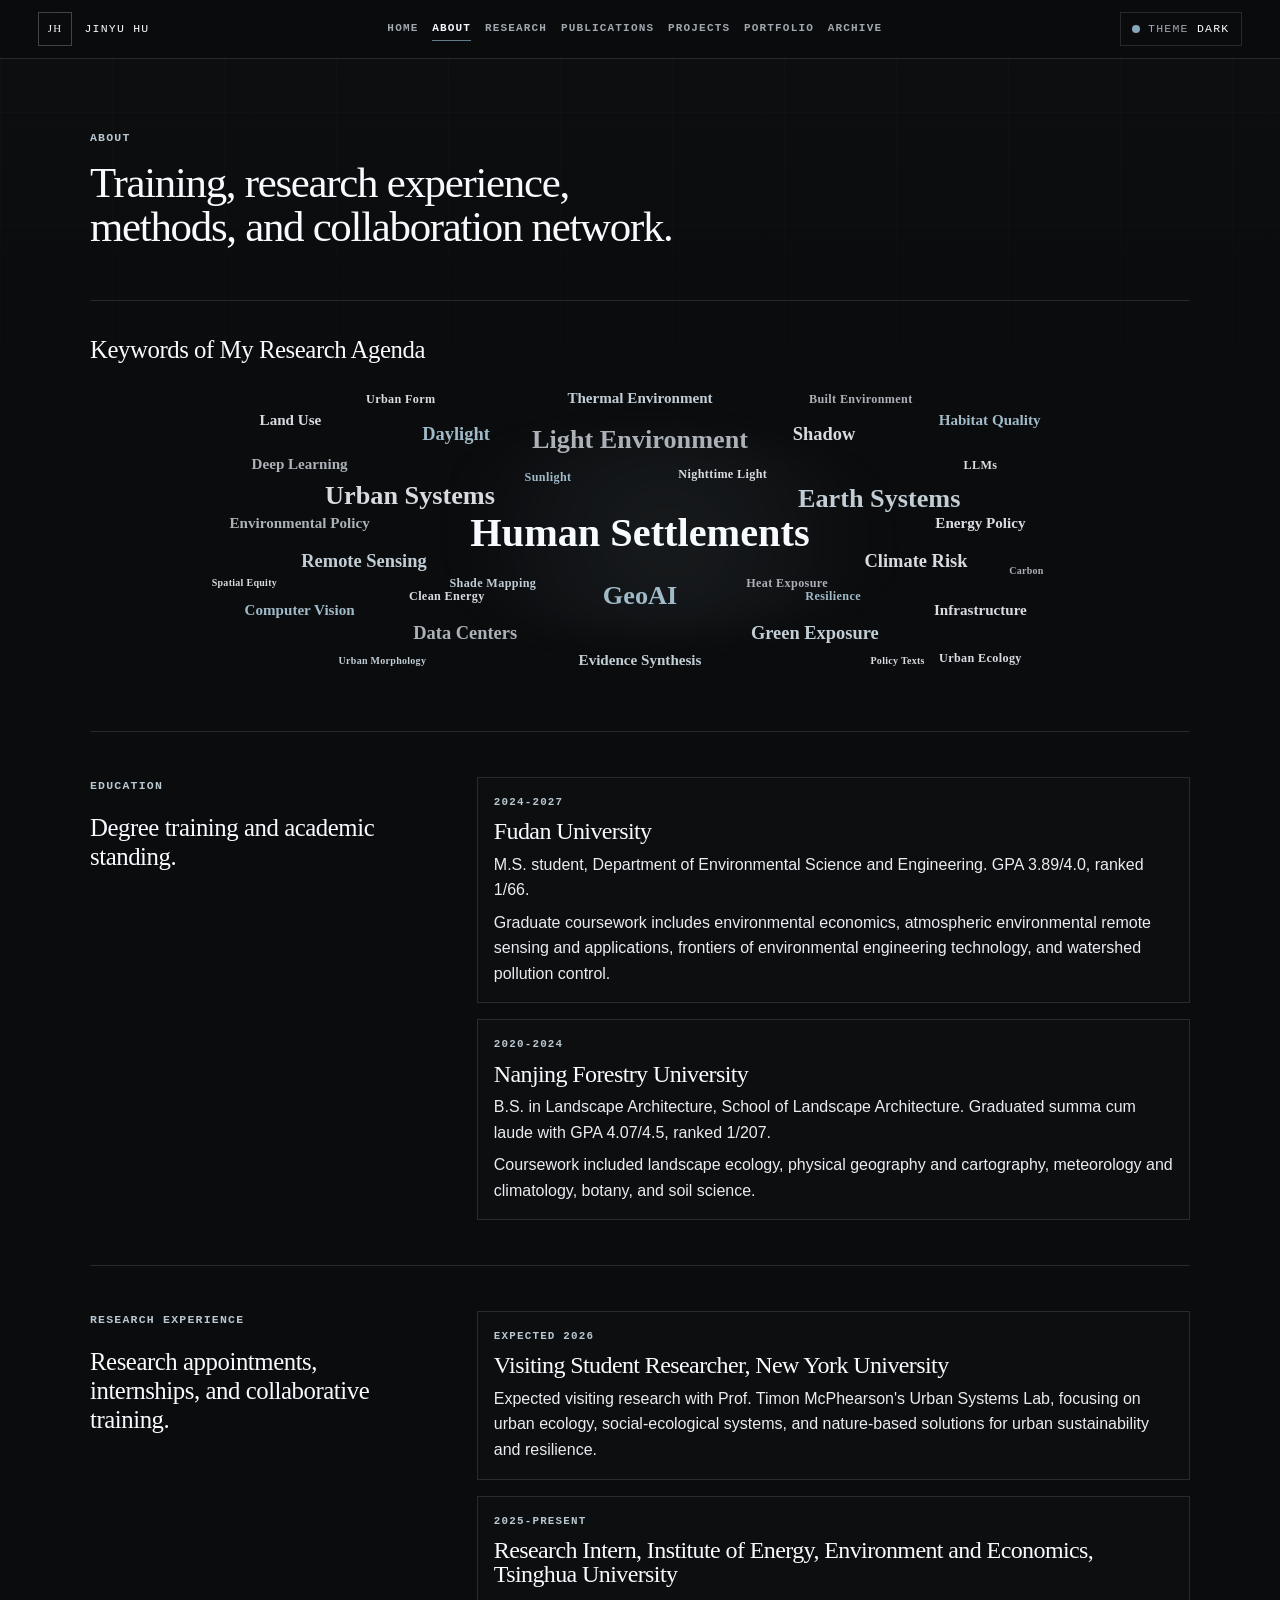
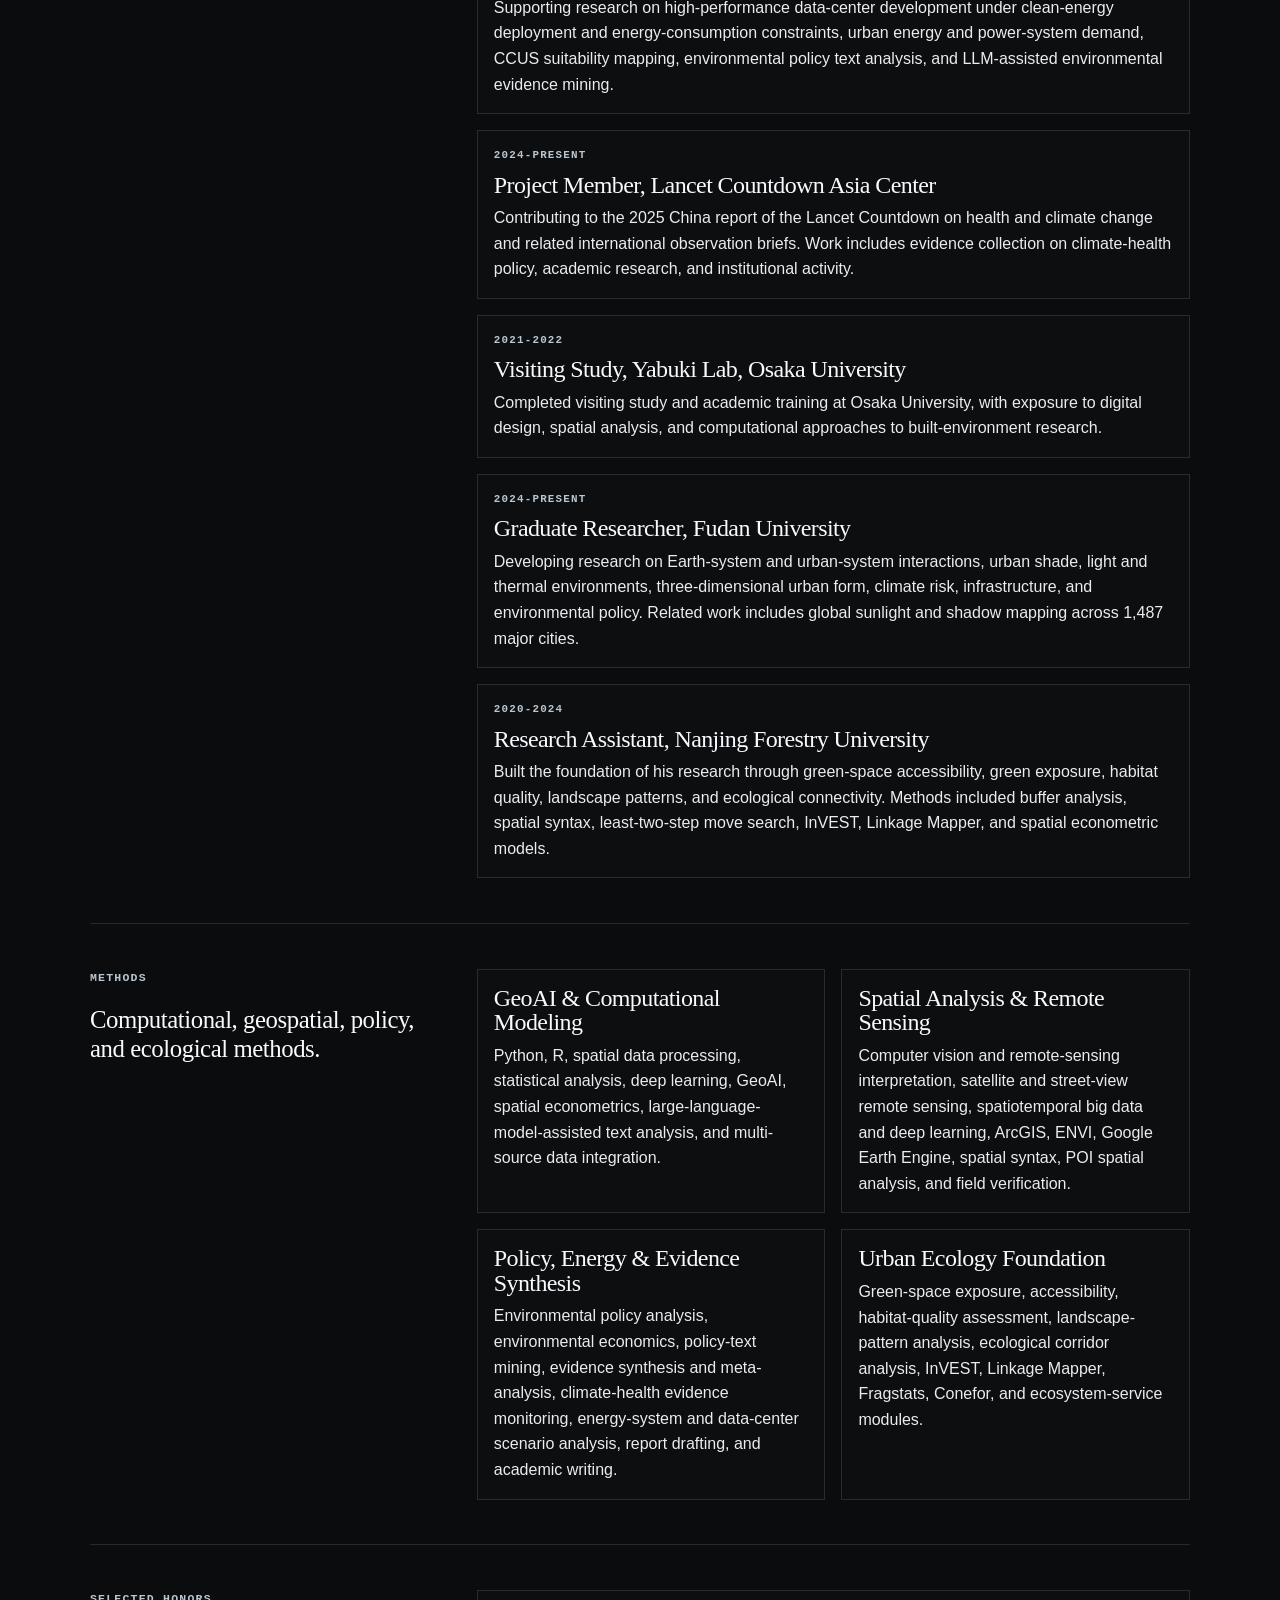
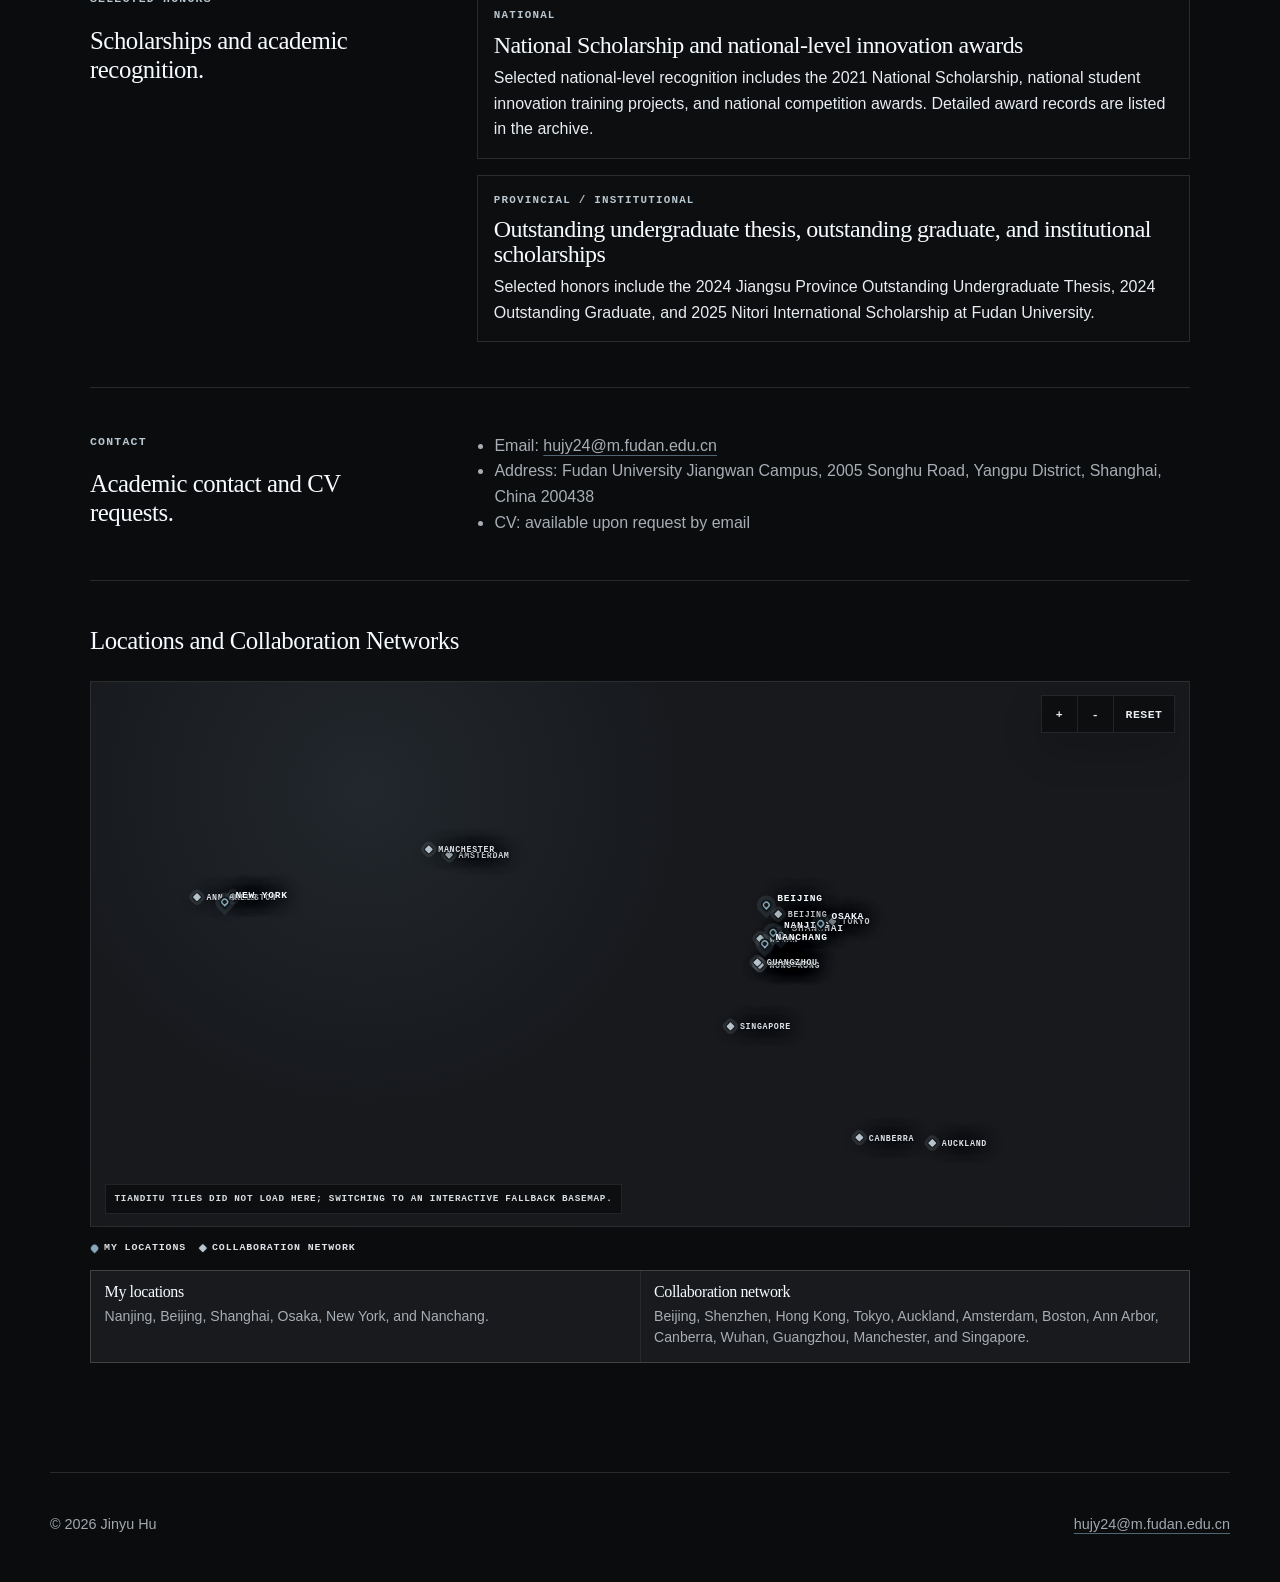
==== about.html @ 228aaa57 "Differentiate map marker shapes" ====
<!doctype html>
<html lang="en">
<head>
  <meta charset="utf-8">
  <meta name="viewport" content="width=device-width, initial-scale=1">
  <title>About | Jinyu Hu</title>
  <meta name="description" content="Education, research experience, methods, honors, and collaboration network for Jinyu Hu.">
  <script>
    (function () {
      try {
        var savedTheme = localStorage.getItem("theme");
        document.documentElement.dataset.theme = savedTheme || "dark";
      } catch (error) {
        document.documentElement.dataset.theme = "dark";
      }
    })();
  </script>
  <link rel="stylesheet" href="styles.css?v=nav-uniform-20260603">
</head>
<body>
  <header class="site-header">
    <a class="brand" href="index.html" aria-label="Home"><span class="brand-mark">JH</span><span class="brand-text">Jinyu Hu</span></a>
    <nav class="nav" aria-label="Main navigation">
      <a href="index.html">Home</a>
      <a class="active" href="about.html">About</a>
      <a href="research.html">Research</a>
      <a href="publications.html">Publications</a>
      <a href="projects.html">Projects</a>
      <a href="portfolio.html">Portfolio</a>
      <a href="archive.html">Archive</a>
    </nav>
    <button class="theme-toggle" type="button" aria-label="Switch to light mode" aria-pressed="true">
      <span class="theme-toggle__label">Theme</span>
      <span class="theme-toggle__state">Dark</span>
    </button>
  </header>

  <main class="page-shell about-page">
    <section class="page-title about-title">
      <p class="eyebrow">About</p>
      <h1>Training, research experience, methods, and collaboration network.</h1>
    </section>

    <section class="about-wordcloud-section" aria-labelledby="about-fields-heading">
      <div class="about-section__heading">
        <h2 id="about-fields-heading">Keywords of My Research Agenda</h2>
      </div>
      <div class="about-section__body">
        <div class="about-word-cloud" aria-label="Research keyword word cloud">
          <span class="word-cloud__term word-cloud__term--xxl" style="--x: 50%; --y: 50%;">Human Settlements</span>
          <span class="word-cloud__term word-cloud__term--xl" style="--x: 25%; --y: 38%;">Urban Systems</span>
          <span class="word-cloud__term word-cloud__term--xl" style="--x: 76%; --y: 39%;">Earth Systems</span>
          <span class="word-cloud__term word-cloud__term--xl" style="--x: 50%; --y: 20%;">Light Environment</span>
          <span class="word-cloud__term word-cloud__term--xl" style="--x: 50%; --y: 70%;">GeoAI</span>
          <span class="word-cloud__term word-cloud__term--lg" style="--x: 20%; --y: 59%;">Remote Sensing</span>
          <span class="word-cloud__term word-cloud__term--lg" style="--x: 80%; --y: 59%;">Climate Risk</span>
          <span class="word-cloud__term word-cloud__term--lg" style="--x: 31%; --y: 82%;">Data Centers</span>
          <span class="word-cloud__term word-cloud__term--lg" style="--x: 69%; --y: 82%;">Green Exposure</span>
          <span class="word-cloud__term word-cloud__term--lg" style="--x: 30%; --y: 18%;">Daylight</span>
          <span class="word-cloud__term word-cloud__term--lg" style="--x: 70%; --y: 18%;">Shadow</span>
          <span class="word-cloud__term word-cloud__term--md" style="--x: 13%; --y: 47%;">Environmental Policy</span>
          <span class="word-cloud__term word-cloud__term--md" style="--x: 87%; --y: 47%;">Energy Policy</span>
          <span class="word-cloud__term word-cloud__term--md" style="--x: 87%; --y: 75%;">Infrastructure</span>
          <span class="word-cloud__term word-cloud__term--md" style="--x: 13%; --y: 75%;">Computer Vision</span>
          <span class="word-cloud__term word-cloud__term--md" style="--x: 13%; --y: 28%;">Deep Learning</span>
          <span class="word-cloud__term word-cloud__term--sm" style="--x: 87%; --y: 28%;">LLMs</span>
          <span class="word-cloud__term word-cloud__term--md" style="--x: 50%; --y: 91%;">Evidence Synthesis</span>
          <span class="word-cloud__term word-cloud__term--md" style="--x: 12%; --y: 14%;">Land Use</span>
          <span class="word-cloud__term word-cloud__term--md" style="--x: 88%; --y: 14%;">Habitat Quality</span>
          <span class="word-cloud__term word-cloud__term--md" style="--x: 50%; --y: 7%;">Thermal Environment</span>
          <span class="word-cloud__term word-cloud__term--sm" style="--x: 87%; --y: 90%;">Urban Ecology</span>
          <span class="word-cloud__term word-cloud__term--sm" style="--x: 24%; --y: 7%;">Urban Form</span>
          <span class="word-cloud__term word-cloud__term--sm" style="--x: 74%; --y: 7%;">Built Environment</span>
          <span class="word-cloud__term word-cloud__term--sm" style="--x: 40%; --y: 32%;">Sunlight</span>
          <span class="word-cloud__term word-cloud__term--sm" style="--x: 59%; --y: 31%;">Nighttime Light</span>
          <span class="word-cloud__term word-cloud__term--sm" style="--x: 34%; --y: 66%;">Shade Mapping</span>
          <span class="word-cloud__term word-cloud__term--sm" style="--x: 66%; --y: 66%;">Heat Exposure</span>
          <span class="word-cloud__term word-cloud__term--sm" style="--x: 29%; --y: 70%;">Clean Energy</span>
          <span class="word-cloud__term word-cloud__term--sm" style="--x: 71%; --y: 70%;">Resilience</span>
          <span class="word-cloud__term word-cloud__term--xs" style="--x: 7%; --y: 66%;">Spatial Equity</span>
          <span class="word-cloud__term word-cloud__term--xs" style="--x: 92%; --y: 62%;">Carbon</span>
          <span class="word-cloud__term word-cloud__term--xs" style="--x: 22%; --y: 91%;">Urban Morphology</span>
          <span class="word-cloud__term word-cloud__term--xs" style="--x: 78%; --y: 91%;">Policy Texts</span>
        </div>
      </div>
    </section>

    <section class="about-section" aria-labelledby="about-education-heading">
      <div class="about-section__heading">
        <p class="eyebrow">Education</p>
        <h2 id="about-education-heading">Degree training and academic standing.</h2>
      </div>
      <div class="about-section__body">
        <div class="timeline-list about-timeline">
          <article>
            <span>2024-2027</span>
            <h3>Fudan University</h3>
            <p>M.S. student, Department of Environmental Science and Engineering. GPA 3.89/4.0, ranked 1/66.</p>
            <p>Graduate coursework includes environmental economics, atmospheric environmental remote sensing and applications, frontiers of environmental engineering technology, and watershed pollution control.</p>
          </article>
          <article>
            <span>2020-2024</span>
            <h3>Nanjing Forestry University</h3>
            <p>B.S. in Landscape Architecture, School of Landscape Architecture. Graduated summa cum laude with GPA 4.07/4.5, ranked 1/207.</p>
            <p>Coursework included landscape ecology, physical geography and cartography, meteorology and climatology, botany, and soil science.</p>
          </article>
        </div>
      </div>
    </section>

    <section class="about-section" aria-labelledby="about-experience-heading">
      <div class="about-section__heading">
        <p class="eyebrow">Research Experience</p>
        <h2 id="about-experience-heading">Research appointments, internships, and collaborative training.</h2>
      </div>
      <div class="about-section__body">
        <div class="timeline-list about-timeline">
          <article>
            <span>Expected 2026</span>
            <h3>Visiting Student Researcher, New York University</h3>
            <p>Expected visiting research with Prof. Timon McPhearson's Urban Systems Lab, focusing on urban ecology, social-ecological systems, and nature-based solutions for urban sustainability and resilience.</p>
          </article>
          <article>
            <span>2025-Present</span>
            <h3>Research Intern, Institute of Energy, Environment and Economics, Tsinghua University</h3>
            <p>Supporting research on high-performance data-center development under clean-energy deployment and energy-consumption constraints, urban energy and power-system demand, CCUS suitability mapping, environmental policy text analysis, and LLM-assisted environmental evidence mining.</p>
          </article>
          <article>
            <span>2024-Present</span>
            <h3>Project Member, Lancet Countdown Asia Center</h3>
            <p>Contributing to the 2025 China report of the Lancet Countdown on health and climate change and related international observation briefs. Work includes evidence collection on climate-health policy, academic research, and institutional activity.</p>
          </article>
          <article>
            <span>2021-2022</span>
            <h3>Visiting Study, Yabuki Lab, Osaka University</h3>
            <p>Completed visiting study and academic training at Osaka University, with exposure to digital design, spatial analysis, and computational approaches to built-environment research.</p>
          </article>
          <article>
            <span>2024-Present</span>
            <h3>Graduate Researcher, Fudan University</h3>
            <p>Developing research on Earth-system and urban-system interactions, urban shade, light and thermal environments, three-dimensional urban form, climate risk, infrastructure, and environmental policy. Related work includes global sunlight and shadow mapping across 1,487 major cities.</p>
          </article>
          <article>
            <span>2020-2024</span>
            <h3>Research Assistant, Nanjing Forestry University</h3>
            <p>Built the foundation of his research through green-space accessibility, green exposure, habitat quality, landscape patterns, and ecological connectivity. Methods included buffer analysis, spatial syntax, least-two-step move search, InVEST, Linkage Mapper, and spatial econometric models.</p>
          </article>
        </div>
      </div>
    </section>

    <section class="about-section" aria-labelledby="about-methods-heading">
      <div class="about-section__heading">
        <p class="eyebrow">Methods</p>
        <h2 id="about-methods-heading">Computational, geospatial, policy, and ecological methods.</h2>
      </div>
      <div class="about-section__body">
        <div class="skill-grid about-skill-grid">
          <section>
            <h3>GeoAI &amp; Computational Modeling</h3>
            <p>Python, R, spatial data processing, statistical analysis, deep learning, GeoAI, spatial econometrics, large-language-model-assisted text analysis, and multi-source data integration.</p>
          </section>
          <section>
            <h3>Spatial Analysis &amp; Remote Sensing</h3>
            <p>Computer vision and remote-sensing interpretation, satellite and street-view remote sensing, spatiotemporal big data and deep learning, ArcGIS, ENVI, Google Earth Engine, spatial syntax, POI spatial analysis, and field verification.</p>
          </section>
          <section>
            <h3>Policy, Energy &amp; Evidence Synthesis</h3>
            <p>Environmental policy analysis, environmental economics, policy-text mining, evidence synthesis and meta-analysis, climate-health evidence monitoring, energy-system and data-center scenario analysis, report drafting, and academic writing.</p>
          </section>
          <section>
            <h3>Urban Ecology Foundation</h3>
            <p>Green-space exposure, accessibility, habitat-quality assessment, landscape-pattern analysis, ecological corridor analysis, InVEST, Linkage Mapper, Fragstats, Conefor, and ecosystem-service modules.</p>
          </section>
        </div>
      </div>
    </section>

    <section class="about-section" aria-labelledby="about-honors-heading">
      <div class="about-section__heading">
        <p class="eyebrow">Selected Honors</p>
        <h2 id="about-honors-heading">Scholarships and academic recognition.</h2>
      </div>
      <div class="about-section__body">
        <div class="timeline-list about-timeline">
          <article>
            <span>National</span>
            <h3>National Scholarship and national-level innovation awards</h3>
            <p>Selected national-level recognition includes the 2021 National Scholarship, national student innovation training projects, and national competition awards. Detailed award records are listed in the archive.</p>
          </article>
          <article>
            <span>Provincial / Institutional</span>
            <h3>Outstanding undergraduate thesis, outstanding graduate, and institutional scholarships</h3>
            <p>Selected honors include the 2024 Jiangsu Province Outstanding Undergraduate Thesis, 2024 Outstanding Graduate, and 2025 Nitori International Scholarship at Fudan University.</p>
          </article>
        </div>
      </div>
    </section>

    <section class="about-section about-section--contact" aria-labelledby="about-contact-heading">
      <div class="about-section__heading">
        <p class="eyebrow">Contact</p>
        <h2 id="about-contact-heading">Academic contact and CV requests.</h2>
      </div>
      <div class="about-section__body">
        <ul class="link-list">
          <li>Email: <a href="mailto:hujy24@m.fudan.edu.cn">hujy24@m.fudan.edu.cn</a></li>
          <li>Address: Fudan University Jiangwan Campus, 2005 Songhu Road, Yangpu District, Shanghai, China 200438</li>
          <li>CV: available upon request by email</li>
        </ul>
      </div>
    </section>

    <section class="about-section about-section--map" aria-labelledby="about-map-heading">
      <div class="about-section__heading">
        <h2 id="about-map-heading">Locations and Collaboration Networks</h2>
      </div>
      <div class="about-section__body">
        <div class="about-map">
          <div class="about-webgis" data-webgis-map data-tdt-token="75f0434f240669f4a2df6359275146d2" aria-label="Interactive map of academic locations and collaboration networks">
            <div class="about-webgis__viewport">
              <div class="about-webgis__tiles" data-webgis-tiles></div>
              <div class="about-webgis__markers" data-webgis-markers></div>
              <div class="about-webgis__controls" aria-label="Map controls">
                <button type="button" data-map-zoom-in aria-label="Zoom in">+</button>
                <button type="button" data-map-zoom-out aria-label="Zoom out">-</button>
                <button type="button" data-map-reset aria-label="Reset map view">Reset</button>
              </div>
            </div>
            <p class="about-webgis__status" data-webgis-status>Loading Tianditu English basemap...</p>
          </div>
          <div class="about-map__meta">
            <div class="about-map__legend" aria-label="Map layers">
              <span><i class="about-map__dot about-map__dot--primary"></i> My locations</span>
              <span><i class="about-map__dot about-map__dot--network"></i> Collaboration network</span>
            </div>
          </div>
          <div class="about-map__lists">
            <section>
              <h3>My locations</h3>
              <p>Nanjing, Beijing, Shanghai, Osaka, New York, and Nanchang.</p>
            </section>
            <section>
              <h3>Collaboration network</h3>
              <p>Beijing, Shenzhen, Hong Kong, Tokyo, Auckland, Amsterdam, Boston, Ann Arbor, Canberra, Wuhan, Guangzhou, Manchester, and Singapore.</p>
            </section>
          </div>
        </div>
      </div>
    </section>
  </main>

  <footer class="site-footer">
    <p>&copy; <span id="year"></span> Jinyu Hu</p>
    <p><a href="mailto:hujy24@m.fudan.edu.cn">hujy24@m.fudan.edu.cn</a></p>
  </footer>
  <script src="script.js?v=marker-shapes-20260603"></script>
</body>
</html>
---- styles.css ----
:root {
  color-scheme: dark light;
  --paper: #0b0c0e;
  --paper-2: #121417;
  --paper-3: #1a1d21;
  --ink: #e9edf1;
  --ink-strong: #f8fbff;
  --muted: #a1a7ae;
  --muted-2: #747c84;
  --line: rgba(230, 235, 240, 0.15);
  --line-strong: rgba(230, 235, 240, 0.30);
  --panel: rgba(15, 17, 20, 0.76);
  --panel-solid: #121417;
  --accent: #86a8ba;
  --accent-2: #b9c7d0;
  --accent-wash: rgba(116, 142, 157, 0.10);
  --shadow: 0 28px 80px rgba(0, 0, 0, 0.42);
  --serif: "Cormorant Garamond", "Baskerville", "Libre Baskerville", Georgia, serif;
  --sans: "Avenir Next", Optima, "Gill Sans", "Trebuchet MS", sans-serif;
  --mono: "Cascadia Mono", "SFMono-Regular", Consolas, monospace;
}

html[data-theme="light"] {
  color-scheme: light dark;
  --paper: #f3eee5;
  --paper-2: #fffaf1;
  --paper-3: #e9e0d3;
  --ink: #171512;
  --ink-strong: #0c0b09;
  --muted: #655f55;
  --muted-2: #8d8274;
  --line: rgba(23, 21, 18, 0.16);
  --line-strong: rgba(23, 21, 18, 0.32);
  --panel: rgba(255, 250, 241, 0.76);
  --panel-solid: #fffaf1;
  --accent: #9b4f2e;
  --accent-2: #5b756d;
  --accent-wash: rgba(155, 79, 46, 0.13);
  --shadow: 0 26px 70px rgba(51, 43, 34, 0.12);
}

* {
  box-sizing: border-box;
}

html {
  scroll-behavior: smooth;
}

body {
  margin: 0;
  overflow-x: hidden;
  min-height: 100vh;
  color: var(--ink);
  background:
    radial-gradient(circle at 78% 8%, rgba(230, 201, 158, 0.16), transparent 28rem),
    radial-gradient(circle at 12% 24%, var(--accent-wash), transparent 34rem),
    linear-gradient(135deg, rgba(255, 255, 255, 0.05) 0, transparent 36%),
    var(--paper);
  font-family: var(--sans);
  line-height: 1.6;
  transition: background-color 240ms ease, color 240ms ease;
}

body::before,
body::after {
  content: "";
  position: fixed;
  inset: 0;
  pointer-events: none;
  z-index: -1;
}

body::before {
  background:
    linear-gradient(90deg, rgba(244, 239, 228, 0.045) 1px, transparent 1px) 0 0 / 88px 88px,
    linear-gradient(180deg, rgba(244, 239, 228, 0.035) 1px, transparent 1px) 0 0 / 88px 88px;
  mask-image: linear-gradient(180deg, black, transparent 86%);
}

html[data-theme="light"] body::before {
  background:
    linear-gradient(90deg, rgba(23, 21, 18, 0.045) 1px, transparent 1px) 0 0 / 88px 88px,
    linear-gradient(180deg, rgba(23, 21, 18, 0.035) 1px, transparent 1px) 0 0 / 88px 88px;
}

body::after {
  background:
    repeating-radial-gradient(circle at 0 0, rgba(232, 236, 240, 0.026) 0 1px, transparent 1px 5px),
    linear-gradient(120deg, transparent 0 54%, rgba(126, 145, 156, 0.045) 54% 54.4%, transparent 54.4% 100%);
  opacity: 0.58;
  mix-blend-mode: screen;
}

html[data-theme="light"] body::after {
  background:
    repeating-radial-gradient(circle at 0 0, rgba(255, 255, 255, 0.035) 0 1px, transparent 1px 5px),
    linear-gradient(120deg, transparent 0 54%, rgba(201, 129, 76, 0.08) 54% 54.4%, transparent 54.4% 100%);
  opacity: 0.28;
  mix-blend-mode: multiply;
}

a {
  color: inherit;
  text-decoration-color: color-mix(in srgb, var(--accent) 58%, transparent);
  text-underline-offset: 0.25em;
}

a:hover {
  color: var(--accent-2);
}

.site-header {
  position: sticky;
  top: 0;
  z-index: 10;
  display: grid;
  grid-template-columns: auto minmax(0, 1fr) auto;
  align-items: center;
  gap: clamp(1rem, 2.5vw, 2.2rem);
  padding: 1rem clamp(1rem, 3vw, 3rem);
  border-bottom: 1px solid var(--line);
  background: color-mix(in srgb, var(--paper) 82%, transparent);
  backdrop-filter: blur(22px) saturate(1.12);
}

.brand {
  display: inline-flex;
  align-items: center;
  gap: 0.78rem;
  text-decoration: none;
}

.brand-mark {
  position: relative;
  display: grid;
  place-items: center;
  width: 2.5rem;
  height: 2.5rem;
  border: 1px solid var(--line-strong);
  color: var(--ink-strong);
  font-family: var(--serif);
  font-size: 0.78rem;
  letter-spacing: 0.12em;
  background: linear-gradient(145deg, var(--panel), color-mix(in srgb, var(--accent) 12%, transparent));
  box-shadow: inset 0 0 0 1px rgba(255, 255, 255, 0.04);
}

.brand-mark::after {
  content: "";
  position: absolute;
  inset: 0.36rem -0.36rem -0.36rem 0.36rem;
  border-right: 1px solid var(--accent);
  border-bottom: 1px solid var(--accent);
  opacity: 0.72;
}

.brand-text,
.nav,
.theme-toggle,
.button,
.eyebrow,
.section-kicker,
.card-number,
.research-block span,
.archive-item span,
.pub-meta {
  font-family: var(--mono);
  font-size: 0.72rem;
  letter-spacing: 0.13em;
  text-transform: uppercase;
}

.brand-text {
  color: var(--ink-strong);
}

.nav {
  display: flex;
  flex-wrap: wrap;
  justify-content: center;
  gap: 0.72rem 1.1rem;
  min-width: 0;
}

.nav a {
  position: relative;
  display: inline-flex;
  align-items: center;
  min-height: 1rem;
  color: var(--muted);
  font-size: 0.69rem;
  font-weight: 700;
  line-height: 1;
  letter-spacing: 0.105em;
  text-decoration: none;
}

.nav a::after {
  content: "";
  position: absolute;
  left: 0;
  right: 0;
  bottom: -0.34rem;
  height: 1px;
  background: var(--accent);
  transform: scaleX(0);
  transform-origin: left;
  transition: transform 180ms ease;
}

.nav a.active,
.nav a:hover {
  color: var(--ink-strong);
}

.nav a.active::after,
.nav a:hover::after {
  transform: scaleX(1);
}

.theme-toggle {
  position: relative;
  display: inline-flex;
  align-items: center;
  gap: 0.52rem;
  min-height: 2.35rem;
  padding: 0 0.82rem;
  color: var(--ink);
  border: 1px solid var(--line-strong);
  background: var(--panel);
  cursor: pointer;
  box-shadow: var(--shadow);
}

.theme-toggle::before {
  content: "";
  width: 0.58rem;
  height: 0.58rem;
  border-radius: 999px;
  background: var(--accent);
  box-shadow: 0 0 22px var(--accent);
}

.theme-toggle__label {
  color: var(--muted);
}

.theme-toggle__state {
  color: var(--ink-strong);
}

main {
  width: min(1180px, calc(100% - 2rem));
  margin: 0 auto;
}

.home-main {
  width: min(1240px, calc(100% - 2rem));
}

.home-dashboard {
  min-height: auto;
  display: grid;
  grid-template-columns: minmax(0, 1.35fr) minmax(290px, 0.65fr);
  grid-template-rows: auto auto;
  gap: clamp(0.9rem, 2vw, 1.35rem);
  padding: clamp(1.3rem, 3vh, 2.2rem) 0;
}

.profile-panel,
.info-card,
.home-strip {
  border: 1px solid var(--line);
  background:
    linear-gradient(145deg, color-mix(in srgb, var(--panel) 92%, transparent), color-mix(in srgb, var(--paper-2) 86%, transparent));
  box-shadow: var(--shadow);
}

.profile-panel {
  position: relative;
  overflow: hidden;
  display: flex;
  flex-direction: column;
  justify-content: flex-start;
  padding: clamp(1.4rem, 4vw, 3rem);
}

.profile-panel::before,
.profile-panel::after {
  content: "";
  position: absolute;
  pointer-events: none;
}

.profile-panel::before {
  inset: 0;
  background:
    linear-gradient(90deg, var(--line) 1px, transparent 1px) 0 0 / 42px 42px,
    linear-gradient(180deg, var(--line) 1px, transparent 1px) 0 0 / 42px 42px;
  opacity: 0.28;
  mask-image: linear-gradient(90deg, black, transparent 78%);
}

.profile-panel::after {
  right: clamp(1rem, 4vw, 3.5rem);
  top: clamp(1rem, 4vw, 3rem);
  width: min(30vw, 280px);
  aspect-ratio: 1;
  border: 1px solid var(--accent);
  transform: rotate(10deg);
  opacity: 0.28;
}

.profile-panel > * {
  position: relative;
  z-index: 1;
}

.identity-line {
  display: flex;
  flex-wrap: wrap;
  gap: 0.45rem;
  margin-bottom: clamp(1.25rem, 4vh, 2rem);
}

.identity-line span,
.tag-list span {
  display: inline-flex;
  align-items: center;
  min-height: 1.85rem;
  padding: 0 0.62rem;
  color: color-mix(in srgb, var(--ink) 76%, var(--muted));
  border: 1px solid var(--line);
  background: color-mix(in srgb, var(--paper-2) 64%, transparent);
  font-family: var(--mono);
  font-size: 0.68rem;
  letter-spacing: 0.08em;
  text-transform: uppercase;
}

.profile-panel h1 {
  max-width: 760px;
  font-size: clamp(4.3rem, 10vw, 8.4rem);
  letter-spacing: -0.082em;
}

.profile-title {
  max-width: 780px;
  margin: 0.8rem 0 0;
  color: var(--ink-strong);
  font-family: var(--serif);
  font-size: clamp(1.45rem, 2.6vw, 2.35rem);
  line-height: 1.18;
}

.profile-summary {
  max-width: 720px;
  margin: 1rem 0 0;
  color: var(--muted);
  font-size: clamp(0.98rem, 1.25vw, 1.08rem);
}

.profile-actions {
  display: flex;
  flex-wrap: wrap;
  gap: 0.62rem;
  margin-top: clamp(1.25rem, 3vh, 1.8rem);
}

.home-aside {
  display: grid;
  gap: clamp(0.75rem, 1.7vw, 1rem);
  min-height: 0;
}

.info-card {
  padding: clamp(1rem, 2vw, 1.35rem);
}

.info-card p {
  margin: 0;
  color: var(--muted);
}

.status-card p:last-child {
  color: color-mix(in srgb, var(--ink) 84%, var(--muted));
  font-family: var(--serif);
  font-size: clamp(1.2rem, 2vw, 1.72rem);
  line-height: 1.18;
}

.card-label {
  margin-bottom: 0.8rem !important;
  color: var(--accent-2) !important;
  font-family: var(--mono);
  font-size: 0.68rem;
  font-weight: 700;
  letter-spacing: 0.13em;
  text-transform: uppercase;
}

.tag-list {
  display: flex;
  flex-wrap: wrap;
  gap: 0.45rem;
}

.quick-card {
  display: grid;
  align-content: start;
  gap: 0.48rem;
}

.quick-card a {
  display: flex;
  justify-content: space-between;
  align-items: center;
  min-height: 2.25rem;
  color: var(--ink);
  border-bottom: 1px solid var(--line);
  text-decoration: none;
}

.quick-card a::after {
  content: "->";
  color: var(--accent);
}

.home-strip {
  grid-column: 1 / -1;
  display: grid;
  grid-template-columns: repeat(4, minmax(0, 1fr));
  gap: 1px;
  overflow: hidden;
  background: var(--line);
}

.home-strip a {
  display: grid;
  gap: 0.25rem;
  min-height: 5.5rem;
  padding: 1rem;
  background: color-mix(in srgb, var(--panel-solid) 88%, transparent);
  text-decoration: none;
}

.home-strip span {
  color: var(--accent-2);
  font-family: var(--mono);
  font-size: 0.68rem;
  letter-spacing: 0.12em;
}

.home-strip strong {
  color: var(--ink-strong);
  font-family: var(--serif);
  font-size: 1.35rem;
  font-weight: 500;
}

.home-strip em {
  color: var(--muted);
  font-size: 0.88rem;
  font-style: normal;
  line-height: 1.35;
}

.home-notes {
  display: grid;
  grid-template-columns: minmax(0, 0.9fr) minmax(280px, 1.1fr);
  gap: clamp(1.4rem, 5vw, 4rem);
  padding-top: clamp(2.6rem, 5vw, 4.5rem);
}

.home-notes h2 {
  font-size: clamp(1.9rem, 3.5vw, 3.3rem);
}

.hero {
  min-height: calc(100vh - 5rem);
  display: flex;
  flex-direction: column;
  justify-content: center;
  padding: clamp(5rem, 9vw, 9rem) 0;
}

.grid-frame {
  position: relative;
}

.grid-frame::before,
.grid-frame::after {
  content: "";
  position: absolute;
  pointer-events: none;
}

.grid-frame::before {
  right: clamp(0rem, 4vw, 4rem);
  top: 18%;
  width: min(32vw, 355px);
  height: min(32vw, 355px);
  border: 1px solid var(--line);
  background:
    linear-gradient(135deg, transparent 0 49.6%, var(--line) 49.6% 50.2%, transparent 50.2% 100%),
    radial-gradient(circle at 78% 24%, var(--accent-wash), transparent 48%),
    color-mix(in srgb, var(--panel) 72%, transparent);
  transform: rotate(9deg);
  opacity: 0.74;
}

.grid-frame::after {
  right: clamp(2rem, 9vw, 8rem);
  top: 28%;
  width: min(20vw, 220px);
  height: min(20vw, 220px);
  border: 1px solid var(--accent);
  transform: rotate(-12deg);
  opacity: 0.48;
}

.eyebrow,
.section-kicker {
  margin: 0 0 1.1rem;
  color: var(--accent-2);
  font-weight: 700;
}

h1,
h2,
h3 {
  margin: 0;
  color: var(--ink-strong);
  font-family: var(--serif);
  font-weight: 500;
  line-height: 1.02;
}

h1 {
  position: relative;
  z-index: 1;
  max-width: 1010px;
  font-size: clamp(3.25rem, 8.5vw, 8.6rem);
  letter-spacing: -0.072em;
}

h2 {
  font-size: clamp(2rem, 4vw, 4rem);
  letter-spacing: -0.045em;
}

h3 {
  font-size: 1.6rem;
  letter-spacing: -0.025em;
}

.lead {
  position: relative;
  z-index: 1;
  max-width: 760px;
  margin: 2rem 0 0;
  color: color-mix(in srgb, var(--ink) 88%, var(--muted));
  font-family: var(--serif);
  font-size: clamp(1.35rem, 2.2vw, 2.05rem);
  line-height: 1.35;
}

.hero-actions {
  position: relative;
  z-index: 1;
  display: flex;
  flex-wrap: wrap;
  gap: 0.8rem;
  margin-top: 2.15rem;
}

.button {
  display: inline-flex;
  align-items: center;
  min-height: 2.8rem;
  padding: 0 1.08rem;
  border: 1px solid var(--line-strong);
  background: color-mix(in srgb, var(--panel) 88%, transparent);
  color: var(--ink);
  text-decoration: none;
  font-weight: 700;
  transition: transform 180ms ease, border-color 180ms ease, background 180ms ease;
}

.button.primary,
.button:hover {
  border-color: var(--accent);
  background: var(--accent);
  color: #130f0b;
  transform: translateY(-2px);
}

html[data-theme="light"] .button.primary,
html[data-theme="light"] .button:hover {
  color: #fffaf1;
}

.section,
.page-title,
.content-grid,
.research-map,
.pub-list,
.portfolio-grid,
.archive-list {
  padding: clamp(4rem, 8vw, 7rem) 0;
  border-top: 1px solid var(--line);
}

.two-column,
.content-grid {
  display: grid;
  grid-template-columns: minmax(0, 0.86fr) minmax(280px, 1.14fr);
  gap: clamp(2rem, 6vw, 6rem);
}

.prose {
  color: color-mix(in srgb, var(--ink) 82%, var(--muted));
  font-size: 1.08rem;
}

.large-prose {
  font-size: 1.15rem;
}

.prose h2 {
  margin: 0 0 1rem;
  font-size: clamp(1.8rem, 3vw, 3rem);
}

.prose h2:not(:first-child) {
  margin-top: 3rem;
}

.section-heading {
  display: flex;
  justify-content: space-between;
  align-items: end;
  gap: 2rem;
  margin-bottom: 1.5rem;
}

.card-grid {
  display: grid;
  grid-template-columns: repeat(4, minmax(0, 1fr));
  gap: 1px;
  background: var(--line);
  border: 1px solid var(--line);
  box-shadow: var(--shadow);
}

.card {
  position: relative;
  min-height: 280px;
  padding: 1.35rem;
  overflow: hidden;
  background: linear-gradient(160deg, var(--panel), color-mix(in srgb, var(--paper-2) 86%, transparent));
  text-decoration: none;
  transition: transform 200ms ease, background 200ms ease;
}

.card::after {
  content: "";
  position: absolute;
  right: -2.8rem;
  bottom: -2.8rem;
  width: 8rem;
  height: 8rem;
  border: 1px solid var(--line-strong);
  transform: rotate(14deg);
  opacity: 0.42;
}

.card:hover {
  transform: translateY(-7px);
  background: linear-gradient(160deg, color-mix(in srgb, var(--panel) 74%, var(--accent-wash)), var(--paper-2));
}

.card-number,
.research-block span,
.archive-item span,
.pub-meta {
  grid-area: meta;
  color: var(--muted);
}

.card h3 {
  margin: 4.6rem 0 1rem;
}

.card p,
.research-block p,
.publication-item p,
.project-content p,
.archive-item p {
  color: var(--muted);
}

.page-shell {
  padding-top: 3rem;
}

.page-title h1 {
  max-width: 980px;
  font-size: clamp(3rem, 7vw, 7rem);
}

.side-note {
  color: var(--muted);
  font-family: var(--serif);
  font-size: 1.25rem;
  line-height: 1.35;
}

.link-list {
  padding-left: 1.1rem;
}

.research-map {
  display: grid;
  grid-template-columns: repeat(2, minmax(0, 1fr));
  gap: 1px;
  background: var(--line);
}

.research-block {
  min-height: 292px;
  padding: clamp(1.25rem, 3vw, 2rem);
  background:
    linear-gradient(160deg, var(--panel), color-mix(in srgb, var(--paper-2) 84%, transparent));
}

.research-block h2 {
  margin: 4rem 0 1rem;
  font-size: clamp(2rem, 3.6vw, 3.6rem);
}

.pub-group {
  display: grid;
  gap: 0.95rem;
  padding: clamp(1.65rem, 3vw, 2.6rem) 0;
  border-top: 1px solid var(--line);
}

.pub-group + .pub-group {
  margin-top: 0.7rem;
}

.pub-group__header {
  display: grid;
  gap: 0.35rem;
  padding: 0 0 clamp(0.9rem, 2vw, 1.25rem);
  border-bottom: 2px solid color-mix(in srgb, var(--accent) 44%, var(--line));
}

.pub-group--primary {
  padding-top: clamp(2rem, 4vw, 3.2rem);
  border-top: 3px solid color-mix(in srgb, var(--accent) 56%, var(--line));
}

.pub-group__label {
  margin: 0 0 0.25rem;
  color: var(--accent-2);
  font-family: var(--mono);
  font-size: 0.68rem;
  font-weight: 700;
  letter-spacing: 0.13em;
  text-transform: uppercase;
}

.pub-group h2 {
  margin: 0;
  font-size: clamp(1.7rem, 3.2vw, 2.85rem);
  line-height: 1.05;
}

.publication-summary {
  max-width: 700px;
  margin: 0.75rem 0 0;
  padding-left: 0.85rem;
  border-left: 3px solid color-mix(in srgb, var(--accent) 64%, var(--line));
  color: var(--muted);
  font-size: 0.95rem;
  line-height: 1.55;
}

.publication-summary a {
  color: var(--ink);
}

.publication-item {
  display: grid;
  grid-template-columns: minmax(0, 1fr) minmax(190px, 27%);
  grid-template-areas:
    "meta figure"
    "title figure"
    "authors figure"
    "venue figure"
    "links figure";
  column-gap: clamp(1rem, 2vw, 1.6rem);
  align-items: center;
  padding: clamp(0.95rem, 2vw, 1.25rem);
  background:
    linear-gradient(135deg, color-mix(in srgb, var(--panel) 96%, transparent), color-mix(in srgb, var(--paper-2) 56%, transparent));
  border: 1px solid var(--line);
  box-shadow: none;
}

.publication-item--text {
  grid-template-columns: 1fr;
  grid-template-areas:
    "meta"
    "title"
    "authors"
    "venue"
    "links";
}

.publication-item h3 {
  grid-area: title;
  max-width: 960px;
  margin: 0.32rem 0 0;
  font-size: clamp(1.08rem, 1.55vw, 1.34rem);
  line-height: 1.25;
  letter-spacing: 0;
}

.publication-item p {
  max-width: 960px;
  margin: 0.42rem 0 0;
  line-height: 1.52;
}

.publication-authors {
  grid-area: authors;
  overflow: hidden;
  color: color-mix(in srgb, var(--ink) 82%, var(--muted));
  font-size: 0.92rem;
  text-overflow: ellipsis;
  white-space: nowrap;
}

.publication-authors strong {
  color: var(--ink-strong);
  text-decoration-line: underline;
  text-decoration-thickness: 1px;
  text-underline-offset: 0.16em;
}

.publication-venue {
  grid-area: venue;
  color: var(--muted);
  font-size: 0.95rem;
}

.publication-figure {
  grid-area: figure;
  align-self: center;
  aspect-ratio: 16 / 9;
  min-height: 0;
  margin: 0;
  overflow: hidden;
  border: 1px solid color-mix(in srgb, var(--line) 78%, transparent);
  background: #fff;
}

.publication-figure img {
  display: block;
  width: 100%;
  height: 100%;
  object-fit: cover;
}

.pub-badge {
  display: inline-flex;
  align-items: center;
  min-height: 1.35rem;
  margin-right: 0.35rem;
  padding: 0 0.38rem;
  border: 1px solid color-mix(in srgb, var(--accent) 58%, var(--line));
  color: var(--accent-2);
  font-family: var(--mono);
  font-size: 0.64rem;
  font-style: normal;
  font-weight: 700;
  letter-spacing: 0.08em;
  text-transform: uppercase;
}

.publication-links {
  grid-area: links;
  display: flex;
  flex-wrap: wrap;
  gap: 0.45rem;
  margin-top: 0.65rem;
}

.publication-links a {
  display: inline-flex;
  align-items: center;
  min-height: 1.85rem;
  padding: 0 0.62rem;
  border: 1px solid var(--line);
  background: color-mix(in srgb, var(--paper-2) 64%, transparent);
  color: color-mix(in srgb, var(--ink) 86%, var(--muted));
  font-family: var(--mono);
  font-size: 0.66rem;
  font-weight: 700;
  letter-spacing: 0.08em;
  text-decoration: none;
  text-transform: uppercase;
}

.publication-links a:hover {
  border-color: color-mix(in srgb, var(--accent) 70%, var(--line));
  color: var(--accent-2);
}

.muted-item {
  background: color-mix(in srgb, var(--panel) 62%, transparent);
}

.portfolio-grid {
  display: grid;
  gap: 1.2rem;
}

.project-card {
  display: grid;
  grid-template-columns: minmax(240px, 0.95fr) minmax(0, 1.05fr);
  gap: 0;
  overflow: hidden;
  border: 1px solid var(--line);
  background: var(--panel);
  box-shadow: var(--shadow);
}

.project-image {
  min-height: 380px;
}

.placeholder-image {
  display: grid;
  place-items: center;
  color: color-mix(in srgb, var(--ink) 62%, var(--muted));
  background:
    linear-gradient(135deg, var(--accent-wash), transparent 35%),
    linear-gradient(90deg, var(--line) 1px, transparent 1px) 0 0 / 28px 28px,
    linear-gradient(180deg, var(--line) 1px, transparent 1px) 0 0 / 28px 28px,
    color-mix(in srgb, var(--paper-3) 82%, var(--paper));
  font-family: var(--mono);
  font-size: 0.72rem;
  font-weight: 700;
  letter-spacing: 0.16em;
  text-transform: uppercase;
}

.project-content {
  padding: clamp(1.4rem, 4vw, 3rem);
}

.project-content h2 {
  margin: 0.6rem 0 1rem;
}

.archive-list {
  display: grid;
  gap: 1rem;
}

.archive-item {
  padding: 1.45rem;
  border: 1px solid var(--line);
  background: var(--panel);
}

.archive-item h2 {
  margin: 0.8rem 0;
  font-size: clamp(1.7rem, 3vw, 3rem);
}

.site-footer {
  width: min(1180px, calc(100% - 2rem));
  margin: 4rem auto 0;
  padding: 1.6rem 0 2rem;
  display: flex;
  justify-content: space-between;
  gap: 1rem;
  border-top: 1px solid var(--line);
  color: var(--muted);
  font-size: 0.9rem;
}

@media (prefers-reduced-motion: no-preference) {
  .hero .eyebrow,
  .hero h1,
  .hero .lead,
  .hero-actions,
  .profile-panel,
  .info-card,
  .home-strip,
  .card,
  .research-block,
  .project-card,
  .publication-item,
  .archive-item {
    animation: rise-in 620ms ease both;
  }

  .hero h1 { animation-delay: 80ms; }
  .hero .lead { animation-delay: 150ms; }
  .hero-actions { animation-delay: 220ms; }
  .card:nth-child(2),
  .research-block:nth-child(2) { animation-delay: 80ms; }
  .card:nth-child(3),
  .research-block:nth-child(3) { animation-delay: 140ms; }
  .card:nth-child(4),
  .research-block:nth-child(4) { animation-delay: 200ms; }

  @keyframes rise-in {
    from {
      opacity: 0;
      transform: translateY(18px);
    }
    to {
      opacity: 1;
      transform: translateY(0);
    }
  }
}

@media (max-width: 980px) {
  .site-header {
    grid-template-columns: auto auto;
    align-items: start;
  }

  .home-dashboard {
    min-height: auto;
    grid-template-columns: 1fr;
  }

  .home-strip {
    grid-template-columns: 1fr 1fr;
  }

  .home-notes {
    grid-template-columns: 1fr;
  }

  .nav {
    grid-column: 1 / -1;
    grid-row: 2;
    justify-content: start;
  }

  .theme-toggle {
    justify-self: end;
  }

  .two-column,
  .content-grid,
  .pub-group,
  .project-card,
  .research-positioning,
  .method-integration {
    grid-template-columns: 1fr;
  }

  .card-grid,
  .research-map {
    grid-template-columns: 1fr 1fr;
  }

  .research-theme {
    grid-template-columns: 1fr;
    gap: 1rem;
  }

  .research-theme__meta {
    position: static;
  }

  .research-theme__meta p {
    max-width: 100%;
  }

  .research-theme__grid {
    grid-template-columns: 1fr;
  }

  .publication-item {
    grid-template-columns: minmax(0, 1fr) minmax(160px, 30%);
  }
}

@media (max-width: 640px) {
  main,
  .site-footer {
    width: min(100% - 1.2rem, 1180px);
  }

  .site-header {
    padding: 0.85rem 0.7rem;
  }

  .brand-text,
  .theme-toggle__label {
    display: none;
  }

  .theme-toggle {
    min-height: 2.25rem;
    padding: 0 0.7rem;
  }

  .nav {
    gap: 0.62rem 0.82rem;
    font-size: 0.66rem;
  }

  h1,
  .page-title h1 {
    font-size: clamp(2.7rem, 16vw, 4.7rem);
  }

  .lead {
    font-size: 1.25rem;
  }

  .home-main {
    width: min(100% - 1.2rem, 1240px);
  }

  .publication-item,
  .publication-item--text {
    grid-template-columns: 1fr;
    grid-template-areas:
      "meta"
      "title"
      "figure"
      "authors"
      "venue"
      "links";
  }

  .publication-authors {
    white-space: normal;
  }

  .publication-figure {
    min-height: 0;
    margin-top: 0.8rem;
  }

  .home-dashboard {
    padding: 1rem 0;
  }

  .profile-panel {
    padding: 1.1rem;
  }

  .profile-panel h1 {
    font-size: clamp(3.6rem, 18vw, 5.6rem);
  }

  .identity-line span,
  .tag-list span {
    font-size: 0.62rem;
  }

  .home-strip {
    grid-template-columns: 1fr;
  }

  .grid-frame::before,
  .grid-frame::after {
    display: none;
  }

  .card-grid,
  .research-map,
  .method-grid {
    grid-template-columns: 1fr;
  }

  .card {
    min-height: 220px;
  }

  .site-footer {
    display: block;
  }
}

/* Academic profile refinement: quieter, text-led, and resume-like. */
body {
  background:
    radial-gradient(circle at 14% 0%, color-mix(in srgb, var(--accent-wash) 42%, transparent), transparent 28rem),
    var(--paper);
}

body::before {
  opacity: 0.32;
}

body::after {
  display: none;
}

.site-header {
  border-bottom-color: var(--line);
  box-shadow: none;
}

.brand-mark {
  background: transparent;
  box-shadow: none;
}

.brand-mark::after {
  display: none;
}

.theme-toggle {
  min-height: 2.1rem;
  padding: 0 0.7rem;
  box-shadow: none;
  background: transparent;
}

.theme-toggle::before {
  width: 0.46rem;
  height: 0.46rem;
  box-shadow: none;
}

.nav {
  gap: 0.65rem 1rem;
}

.button {
  min-height: 2.2rem;
  padding: 0 0.75rem;
  background: transparent;
  box-shadow: none;
}

.button.primary,
.button:hover {
  transform: none;
}

.home-main {
  width: min(1080px, calc(100% - 2rem));
}

.academic-home {
  padding-top: clamp(1.3rem, 3vw, 2.5rem);
}

.academic-profile {
  display: grid;
  grid-template-columns: minmax(230px, 0.34fr) minmax(0, 0.66fr);
  gap: clamp(1.8rem, 5vw, 4.8rem);
  align-items: start;
  min-height: auto;
  padding: clamp(1.5rem, 3.6vw, 3rem) 0 clamp(2rem, 4vw, 3.5rem);
  border-bottom: 1px solid var(--line);
}

.academic-sidebar {
  position: sticky;
  top: 6rem;
  padding-right: clamp(1rem, 3vw, 2rem);
  border-right: 1px solid var(--line);
}

.academic-sidebar .eyebrow {
  margin-bottom: 1rem;
}

.academic-sidebar h1 {
  max-width: 20rem;
  font-size: clamp(2.05rem, 3.6vw, 3.15rem);
  letter-spacing: -0.035em;
}

.academic-sidebar .profile-title {
  max-width: 19rem;
  margin-top: 0.75rem;
  color: color-mix(in srgb, var(--ink) 86%, var(--muted));
  font-family: var(--serif);
  font-size: clamp(1.05rem, 1.6vw, 1.28rem);
  line-height: 1.35;
}

.profile-meta {
  display: grid;
  gap: 0.8rem;
  margin: 1.5rem 0 0;
}

.profile-meta div {
  padding-top: 0.72rem;
  border-top: 1px solid var(--line);
}

.profile-meta dt {
  margin-bottom: 0.18rem;
  color: var(--accent-2);
  font-family: var(--mono);
  font-size: 0.66rem;
  font-weight: 700;
  letter-spacing: 0.12em;
  text-transform: uppercase;
}

.profile-meta dd {
  margin: 0;
  color: var(--muted);
  font-size: 0.94rem;
  line-height: 1.45;
}

.academic-sidebar .profile-actions {
  margin-top: 1.3rem;
}

.academic-intro {
  max-width: 720px;
}

.academic-intro h2,
.home-supplement h2 {
  font-family: var(--serif);
  font-size: clamp(1.65rem, 2.5vw, 2.35rem);
  letter-spacing: -0.025em;
}

.intro-lead {
  margin: 0.75rem 0 1rem;
  color: var(--ink-strong);
  font-family: var(--serif);
  font-size: clamp(1.2rem, 2vw, 1.55rem);
  line-height: 1.42;
}

.academic-intro p {
  color: color-mix(in srgb, var(--ink) 82%, var(--muted));
  font-size: 1rem;
  line-height: 1.72;
}

.academic-columns {
  display: grid;
  grid-template-columns: minmax(0, 1fr) minmax(180px, 0.72fr);
  gap: clamp(1.2rem, 4vw, 3rem);
  margin-top: 1.8rem;
  padding-top: 1.5rem;
  border-top: 1px solid var(--line);
}

.academic-columns h3 {
  margin-bottom: 0.7rem;
  font-family: var(--mono);
  font-size: 0.72rem;
  font-weight: 700;
  letter-spacing: 0.12em;
  text-transform: uppercase;
}

.academic-columns ul {
  margin: 0;
  padding-left: 1.1rem;
  color: var(--muted);
}

.academic-columns li {
  margin: 0.28rem 0;
}

.compact-links {
  list-style: none;
  padding-left: 0 !important;
}

.home-supplement {
  display: grid;
  grid-template-columns: repeat(2, minmax(0, 1fr));
  gap: clamp(1.3rem, 4vw, 4rem);
  padding: clamp(2rem, 5vw, 3.8rem) 0;
  border-bottom: 1px solid var(--line);
}

.home-supplement > div {
  padding-top: 1rem;
  border-top: 1px solid var(--line);
}

.home-supplement p {
  color: var(--muted);
  line-height: 1.65;
}

.page-shell {
  padding-top: 1.6rem;
}

.page-title,
.content-grid,
.research-map,
.pub-list,
.portfolio-grid,
.archive-list,
.section {
  padding: clamp(1.6rem, 3.5vw, 2.8rem) 0;
}

.page-title h1 {
  max-width: 720px;
  font-size: clamp(1.9rem, 3.2vw, 3rem);
  letter-spacing: -0.03em;
}

.page-title .eyebrow {
  margin-bottom: 0.85rem;
}

h2 {
  font-size: clamp(1.6rem, 3vw, 2.7rem);
}

.prose h2,
.pub-group h2,
.research-block h2,
.project-content h2,
.archive-item h2 {
  font-size: clamp(1.35rem, 2.4vw, 2.15rem);
  letter-spacing: -0.025em;
}

.research-block {
  min-height: 220px;
}

.research-block h2 {
  margin-top: 2.2rem;
}

.card,
.publication-item,
.project-card,
.archive-item,
.research-block {
  box-shadow: none;
}

@media (max-width: 900px) {
  .academic-profile,
  .academic-columns,
  .home-supplement {
    grid-template-columns: 1fr;
  }

  .academic-sidebar {
    position: static;
    padding-right: 0;
    padding-bottom: 1.5rem;
    border-right: 0;
    border-bottom: 1px solid var(--line);
  }

  .academic-sidebar h1 {
    max-width: none;
  }
}

@media (max-width: 640px) {
  .academic-home {
    padding-top: 0.8rem;
  }

  .academic-profile {
    gap: 1.2rem;
  }

  .academic-sidebar h1 {
    font-size: clamp(2.15rem, 10vw, 3rem);
  }

  .page-title h1 {
    font-size: clamp(2rem, 10vw, 3.1rem);
  }
}

/* Final personal-site polish: editorial, quiet, and text-first. */
:root {
  --paper: #0b0c0e;
  --paper-2: #121416;
  --paper-3: #1b1f23;
  --ink: #e9edf1;
  --ink-strong: #f7fbff;
  --muted: #a1a7ae;
  --muted-2: #747c84;
  --line: rgba(230, 235, 240, 0.13);
  --line-strong: rgba(230, 235, 240, 0.25);
  --panel: rgba(14, 16, 19, 0.76);
  --panel-solid: #101215;
  --accent: #86a8ba;
  --accent-2: #b9c7d0;
  --accent-wash: rgba(116, 142, 157, 0.10);
  --shadow: none;
}

html[data-theme="light"] {
  --paper: #f5f0e7;
  --paper-2: #fffbf3;
  --paper-3: #e9dfd0;
  --ink: #1b1813;
  --ink-strong: #11100d;
  --muted: #625a4d;
  --muted-2: #8a8071;
  --line: rgba(27, 24, 19, 0.13);
  --line-strong: rgba(27, 24, 19, 0.25);
  --panel: rgba(255, 251, 243, 0.68);
  --panel-solid: #fffbf3;
  --accent: #9c5530;
  --accent-2: #657560;
  --accent-wash: rgba(156, 85, 48, 0.10);
}

html {
  font-size: 16px;
}

body {
  background:
    linear-gradient(180deg, color-mix(in srgb, var(--paper-2) 34%, transparent), transparent 18rem),
    radial-gradient(circle at 85% -10%, color-mix(in srgb, var(--accent-wash) 72%, transparent), transparent 22rem),
    var(--paper);
  font-feature-settings: "kern" 1, "liga" 1, "calt" 1;
  text-rendering: optimizeLegibility;
}

body::before {
  background:
    linear-gradient(90deg, var(--line) 1px, transparent 1px) 0 0 / 112px 112px,
    linear-gradient(180deg, var(--line) 1px, transparent 1px) 0 0 / 112px 112px;
  opacity: 0.18;
}

html[data-theme="dark"] body::after {
  background:
    repeating-radial-gradient(circle at 0 0, rgba(232, 236, 240, 0.026) 0 1px, transparent 1px 5px),
    linear-gradient(120deg, transparent 0 54%, rgba(126, 145, 156, 0.045) 54% 54.4%, transparent 54.4% 100%);
  opacity: 0.48;
  mix-blend-mode: screen;
}

.site-header {
  grid-template-columns: auto minmax(0, 1fr) auto;
  padding-block: 0.8rem;
  background: color-mix(in srgb, var(--paper) 90%, transparent);
}

.brand-mark {
  width: 2.1rem;
  height: 2.1rem;
  border-color: var(--line-strong);
  font-size: 0.68rem;
}

.brand-text,
.nav,
.theme-toggle,
.button,
.eyebrow,
.section-kicker,
.card-number,
.research-block span,
.archive-item span,
.pub-meta,
.pub-group__label,
.profile-meta dt,
.academic-columns h3 {
  letter-spacing: 0.105em;
}

.nav a {
  padding-bottom: 0.1rem;
}

.nav a::after {
  bottom: -0.28rem;
  background: color-mix(in srgb, var(--accent) 72%, transparent);
}

.theme-toggle {
  border-color: var(--line);
  color: var(--muted);
}

.home-main {
  width: min(1060px, calc(100% - 2.25rem));
}

.academic-profile {
  grid-template-columns: minmax(240px, 0.32fr) minmax(0, 0.68fr);
  gap: clamp(2rem, 6vw, 5.6rem);
  padding-top: clamp(2rem, 5vw, 4.2rem);
  padding-bottom: clamp(2.5rem, 6vw, 4.6rem);
}

.academic-sidebar {
  border-right-color: color-mix(in srgb, var(--line) 72%, transparent);
}

.academic-sidebar .eyebrow {
  color: var(--muted-2);
}

.academic-sidebar h1 {
  margin-top: 0.35rem;
  color: var(--ink-strong);
  font-size: clamp(2rem, 3.25vw, 2.85rem);
  line-height: 1.03;
}

.academic-sidebar .profile-title {
  margin-top: 1rem;
  color: color-mix(in srgb, var(--ink) 88%, var(--muted));
  font-size: clamp(1.02rem, 1.45vw, 1.18rem);
}

.profile-meta {
  gap: 0.7rem;
  margin-top: 1.65rem;
}

.profile-meta div {
  padding-top: 0.65rem;
}

.profile-meta dd,
.academic-intro p,
.home-supplement p {
  color: color-mix(in srgb, var(--muted) 92%, var(--ink));
}

.academic-sidebar .profile-actions {
  gap: 0.46rem;
  margin-top: 1.45rem;
}

.button.primary {
  background: color-mix(in srgb, var(--accent) 88%, var(--ink-strong));
  border-color: color-mix(in srgb, var(--accent) 92%, transparent);
}

.button:not(.primary):hover {
  background: color-mix(in srgb, var(--accent-wash) 58%, transparent);
  color: var(--ink-strong);
}

.academic-intro {
  max-width: 700px;
}

.academic-intro h2,
.home-supplement h2,
.page-title h1 {
  font-weight: 500;
}

.academic-intro h2 {
  position: relative;
  display: inline-block;
}

.academic-intro h2::after {
  content: "";
  position: absolute;
  left: calc(100% + 0.8rem);
  top: 56%;
  width: min(12vw, 5rem);
  height: 1px;
  background: var(--line-strong);
}

.intro-lead {
  max-width: 660px;
  margin-top: 0.9rem;
  color: color-mix(in srgb, var(--ink-strong) 96%, var(--accent-2));
  font-size: clamp(1.18rem, 1.85vw, 1.45rem);
}

.academic-intro p {
  max-width: 680px;
  margin: 0.95rem 0;
  line-height: 1.78;
}

.academic-columns {
  gap: clamp(1.6rem, 4vw, 3.6rem);
  margin-top: 2rem;
}

.academic-columns li {
  padding-left: 0.1rem;
  line-height: 1.55;
}

.compact-links a {
  text-decoration-thickness: 1px;
}

.home-supplement {
  grid-template-columns: 1fr 1fr;
  gap: clamp(1.6rem, 5vw, 5rem);
  padding-top: clamp(2.4rem, 5vw, 4.2rem);
}

.home-supplement h2 {
  font-size: clamp(1.18rem, 2vw, 1.55rem);
}

.home-supplement p {
  max-width: 32rem;
  font-size: 0.96rem;
}

.page-shell {
  width: min(1060px, calc(100% - 2.25rem));
}

.page-title {
  border-top: 0;
  border-bottom: 1px solid var(--line);
}

.page-title h1 {
  max-width: 660px;
  font-size: clamp(1.85rem, 2.9vw, 2.65rem);
  line-height: 1.08;
}

.content-grid,
.research-map,
.pub-list,
.portfolio-grid,
.archive-list {
  padding-top: clamp(1.8rem, 4vw, 3.1rem);
}

.research-map,
.card-grid {
  border-color: var(--line);
  background: var(--line);
}

.research-block,
.card,
.publication-item,
.project-card,
.archive-item,
.info-card {
  background: color-mix(in srgb, var(--panel) 82%, transparent);
  border-color: var(--line);
}

.project-card {
  box-shadow: none;
}

.placeholder-image {
  background:
    linear-gradient(135deg, color-mix(in srgb, var(--accent-wash) 64%, transparent), transparent 38%),
    linear-gradient(90deg, var(--line) 1px, transparent 1px) 0 0 / 34px 34px,
    linear-gradient(180deg, var(--line) 1px, transparent 1px) 0 0 / 34px 34px,
    color-mix(in srgb, var(--paper-3) 82%, var(--paper));
}

@media (prefers-reduced-motion: no-preference) {
  .hero .eyebrow,
  .hero h1,
  .hero .lead,
  .hero-actions,
  .profile-panel,
  .info-card,
  .home-strip,
  .card,
  .research-block,
  .project-card,
  .publication-item,
  .archive-item {
    animation: none;
  }

  .academic-sidebar,
  .academic-intro,
  .home-supplement > div {
    animation: soft-in 520ms ease both;
  }

  .academic-intro { animation-delay: 80ms; }
  .home-supplement > div:nth-child(2) { animation-delay: 120ms; }

  @keyframes soft-in {
    from {
      opacity: 0;
      transform: translateY(8px);
    }
    to {
      opacity: 1;
      transform: translateY(0);
    }
  }
}

@media (max-width: 900px) {
  .home-main,
  .page-shell {
    width: min(100% - 1.4rem, 1060px);
  }

  .academic-profile {
    gap: 1.5rem;
  }

  .academic-sidebar {
    top: auto;
  }

  .home-supplement {
    grid-template-columns: 1fr;
  }
}

@media (max-width: 640px) {
  .site-header {
    padding-block: 0.72rem;
  }

  .academic-profile {
    padding-top: 1.4rem;
  }

  .academic-intro h2::after {
    width: 3rem;
  }

  .academic-sidebar .profile-actions {
    gap: 0.4rem;
  }
}

/* Projects page and final edge polish. */
:root {
  --measure: 68ch;
  --profile-media-width: 10.85rem;
}

.site-header {
  column-gap: clamp(0.8rem, 2vw, 1.6rem);
}

.nav {
  gap: 0.58rem 0.86rem;
}

.academic-intro p,
.prose,
.publication-item p,
.project-body p,
.archive-item p {
  max-width: var(--measure);
}

.profile-meta dd a,
.compact-links a,
.quick-card a,
.site-footer a {
  text-decoration-style: solid;
  text-decoration-thickness: 1px;
}

.project-list {
  display: grid;
  gap: 1.2rem;
  padding: clamp(1.8rem, 4vw, 3.1rem) 0;
  border-top: 1px solid var(--line);
}

.project-section-heading {
  padding: clamp(1rem, 2.5vw, 1.45rem) 0 0.25rem;
  border-top: 2px solid color-mix(in srgb, var(--accent) 42%, var(--line));
}

.project-section-heading:first-child {
  padding-top: 0;
  border-top: 0;
}

.project-section-heading .eyebrow {
  margin-bottom: 0.45rem;
}

.project-section-heading h2 {
  max-width: 720px;
  font-size: clamp(1.28rem, 2.2vw, 1.85rem);
  line-height: 1.16;
  letter-spacing: -0.025em;
}

.project-entry {
  display: grid;
  grid-template-columns: minmax(170px, 0.28fr) minmax(0, 0.72fr);
  gap: clamp(1.2rem, 4vw, 3rem);
  padding: clamp(1.2rem, 3vw, 2rem) 0;
  border-bottom: 1px solid var(--line);
}

.project-meta {
  display: grid;
  align-content: start;
  gap: 0.5rem;
  color: var(--muted-2);
  font-family: var(--mono);
  font-size: 0.68rem;
  letter-spacing: 0.105em;
  text-transform: uppercase;
}

.project-body h2 {
  font-size: clamp(1.45rem, 2.4vw, 2.1rem);
  letter-spacing: -0.025em;
}

.project-body p {
  color: color-mix(in srgb, var(--muted) 92%, var(--ink));
  line-height: 1.72;
}

.project-body dl {
  display: grid;
  gap: 0.55rem;
  margin: 1.2rem 0 0;
}

.project-body dl div {
  display: grid;
  grid-template-columns: minmax(90px, 0.22fr) minmax(0, 0.78fr);
  gap: 1rem;
  padding-top: 0.55rem;
  border-top: 1px solid color-mix(in srgb, var(--line) 72%, transparent);
}

.project-body dt {
  color: var(--accent-2);
  font-family: var(--mono);
  font-size: 0.66rem;
  font-weight: 700;
  letter-spacing: 0.105em;
  text-transform: uppercase;
}

.project-body dd {
  margin: 0;
  color: var(--muted);
}

.muted-project {
  opacity: 0.86;
}

.page-title {
  padding-bottom: clamp(1.35rem, 3vw, 2.25rem);
}

.page-title h1 {
  text-wrap: balance;
}

@supports (text-wrap: pretty) {
  .academic-intro p,
  .project-body p,
  .home-supplement p,
  .prose p {
    text-wrap: pretty;
  }
}

@media (max-width: 980px) {
  .site-header {
    grid-template-columns: auto auto;
  }

  .nav {
    font-size: 0.68rem;
  }
}

@media (max-width: 760px) {
  .project-entry,
  .project-body dl div {
    grid-template-columns: 1fr;
  }

  .project-meta {
    display: flex;
    flex-wrap: wrap;
  }
}

/* Image-ready slots: reserved spaces for user-owned photos, figures, and project visuals. */
.media-frame {
  position: relative;
  display: grid;
  overflow: hidden;
  border: 1px solid var(--line);
  background:
    linear-gradient(135deg, color-mix(in srgb, var(--accent-wash) 62%, transparent), transparent 42%),
    linear-gradient(90deg, color-mix(in srgb, var(--line) 68%, transparent) 1px, transparent 1px) 0 0 / 30px 30px,
    linear-gradient(180deg, color-mix(in srgb, var(--line) 68%, transparent) 1px, transparent 1px) 0 0 / 30px 30px,
    color-mix(in srgb, var(--paper-2) 82%, var(--paper));
}

.media-frame img {
  display: block;
  width: 100%;
  height: 100%;
  object-fit: cover;
}

.media-placeholder {
  min-height: 100%;
  display: grid;
  place-items: center;
  padding: 1.2rem;
  color: color-mix(in srgb, var(--muted) 78%, transparent);
  font-family: var(--mono);
  font-size: 0.66rem;
  letter-spacing: 0.12em;
  text-align: center;
  text-transform: uppercase;
}

.media-frame figcaption {
  border-top: 1px solid color-mix(in srgb, var(--line) 74%, transparent);
  padding: 0.58rem 0.7rem;
  color: var(--muted-2);
  background: color-mix(in srgb, var(--paper) 54%, transparent);
  font-size: 0.78rem;
  line-height: 1.4;
}

.media-frame code {
  color: color-mix(in srgb, var(--ink) 84%, var(--accent-2));
  font-family: var(--mono);
  font-size: 0.72em;
}

.portrait-frame {
  width: min(100%, var(--profile-media-width));
  aspect-ratio: 4 / 5;
  margin: 1rem 0 1.05rem;
}

.portrait-frame .media-placeholder {
  min-height: 13rem;
}

.side-media {
  margin-top: 1.2rem;
  min-height: 15rem;
}

.side-facts {
  display: grid;
  gap: 0.8rem;
  margin: 1.35rem 0 0;
  font-family: var(--sans);
  font-size: 0.94rem;
  line-height: 1.45;
}

.side-facts div {
  padding-top: 0.72rem;
  border-top: 1px solid color-mix(in srgb, var(--line) 76%, transparent);
}

.side-facts dt {
  margin-bottom: 0.18rem;
  color: var(--accent-2);
  font-family: var(--mono);
  font-size: 0.66rem;
  font-weight: 700;
  letter-spacing: 0.11em;
  text-transform: uppercase;
}

.side-facts dd {
  margin: 0;
  color: color-mix(in srgb, var(--muted) 90%, var(--ink));
}

.about-page {
  width: min(1100px, calc(100% - 2.25rem));
}

.about-title {
  padding-bottom: clamp(2rem, 4vw, 3.4rem);
}

.about-title h1 {
  max-width: 780px;
  font-size: clamp(1.85rem, 3.35vw, 3.15rem);
  line-height: 1.02;
}

.about-wordcloud-section {
  display: block;
  padding: clamp(1.2rem, 3vw, 2.1rem) 0 clamp(1.5rem, 3.6vw, 2.6rem);
  border-bottom: 1px solid var(--line);
}

.about-wordcloud-section .about-section__heading h2 {
  max-width: none;
}

.about-overview {
  display: grid;
  grid-template-columns: minmax(0, 1.55fr) minmax(260px, 0.75fr);
  gap: clamp(1.6rem, 5vw, 4rem);
  padding: clamp(1.8rem, 4vw, 3.1rem) 0;
  border-bottom: 1px solid var(--line);
}

.about-overview--trajectory {
  grid-template-columns: minmax(0, 0.95fr) minmax(320px, 1.05fr);
  gap: clamp(1.4rem, 3.8vw, 3rem);
  align-items: stretch;
}

.about-overview__bio {
  min-width: 0;
}

.about-overview__bio h2 {
  max-width: 720px;
  margin-bottom: 1rem;
  font-size: clamp(1.75rem, 3.1vw, 2.7rem);
  line-height: 1.08;
}

.about-overview__bio p:not(.eyebrow) {
  max-width: 760px;
  color: color-mix(in srgb, var(--muted) 90%, var(--ink));
  font-size: clamp(1rem, 1.25vw, 1.08rem);
  line-height: 1.76;
}

.about-overview--trajectory .about-overview__bio h2 {
  max-width: 640px;
  font-size: clamp(1.65rem, 2.8vw, 2.35rem);
}

.about-overview--trajectory .about-overview__bio p:not(.eyebrow) {
  max-width: 680px;
  font-size: 0.98rem;
  line-height: 1.68;
}

.about-keyword-panel {
  display: flex;
  flex-direction: column;
  justify-content: space-between;
  min-height: 100%;
  padding: clamp(1rem, 2.3vw, 1.35rem);
  border: 1px solid var(--line);
  background:
    linear-gradient(135deg, color-mix(in srgb, var(--panel) 78%, transparent), color-mix(in srgb, var(--paper-2) 84%, transparent));
}

.keyword-orbit {
  display: flex;
  flex-wrap: wrap;
  align-content: center;
  gap: 0.45rem;
  min-height: 15rem;
  margin-top: 1rem;
}

.keyword-orbit span {
  display: inline-flex;
  align-items: center;
  min-height: 2.05rem;
  padding: 0 0.68rem;
  border: 1px solid color-mix(in srgb, var(--line) 88%, transparent);
  color: color-mix(in srgb, var(--ink) 82%, var(--muted));
  background: color-mix(in srgb, var(--panel) 68%, transparent);
  font-family: var(--mono);
  font-size: 0.68rem;
  font-weight: 700;
  letter-spacing: 0.08em;
  text-transform: uppercase;
}

.keyword-orbit .keyword-orbit__core {
  min-height: 2.7rem;
  border-color: color-mix(in srgb, var(--accent) 54%, var(--line));
  color: var(--accent-2);
  font-size: 0.82rem;
}

.about-word-cloud {
  position: relative;
  min-height: clamp(15.5rem, 28vw, 19.5rem);
  max-width: 920px;
  margin: clamp(0.35rem, 1.4vw, 0.85rem) auto 0;
  overflow: hidden;
}

.about-word-cloud::before {
  content: "";
  position: absolute;
  inset: 18% 16%;
  border-radius: 50%;
  background:
    radial-gradient(circle, color-mix(in srgb, var(--accent) 9%, transparent), transparent 64%),
    radial-gradient(circle at 58% 58%, color-mix(in srgb, var(--accent-2) 9%, transparent), transparent 58%);
  filter: blur(18px);
  opacity: 0.55;
  pointer-events: none;
}

.word-cloud__term {
  position: absolute;
  left: var(--x);
  top: var(--y);
  z-index: 1;
  display: inline-block;
  translate: -50% -50%;
  color: color-mix(in srgb, var(--ink) 76%, var(--muted));
  font-family: var(--serif);
  font-weight: 600;
  line-height: 1;
  white-space: nowrap;
}

.word-cloud__term:nth-child(3n) {
  color: color-mix(in srgb, var(--accent-2) 82%, var(--ink));
}

.word-cloud__term:nth-child(4n) {
  color: color-mix(in srgb, var(--muted) 86%, var(--ink));
}

.word-cloud__term:nth-child(5n) {
  color: color-mix(in srgb, var(--accent) 74%, var(--ink));
}

.word-cloud__term--xxl {
  font-size: clamp(1.55rem, 3.15vw, 2.72rem);
  color: var(--ink-strong);
}

.word-cloud__term--xl {
  font-size: clamp(1.08rem, 2.05vw, 1.75rem);
}

.word-cloud__term--lg {
  font-size: clamp(0.88rem, 1.44vw, 1.2rem);
}

.word-cloud__term--md {
  font-size: clamp(0.76rem, 1.18vw, 0.98rem);
}

.word-cloud__term--sm {
  font-size: clamp(0.66rem, 0.95vw, 0.8rem);
  letter-spacing: 0.03em;
}

.word-cloud__term--xs {
  font-size: clamp(0.58rem, 0.78vw, 0.7rem);
  letter-spacing: 0.03em;
}

.about-overview__facts {
  align-self: start;
  padding: clamp(1rem, 2.5vw, 1.35rem);
  border: 1px solid var(--line);
  background: color-mix(in srgb, var(--panel) 76%, transparent);
}

.about-overview__facts dl {
  display: grid;
  gap: 0.86rem;
  margin: 0;
}

.about-overview__facts div {
  padding-top: 0.75rem;
  border-top: 1px solid color-mix(in srgb, var(--line) 76%, transparent);
}

.about-overview__facts div:first-child {
  padding-top: 0;
  border-top: 0;
}

.about-overview__facts dt,
.about-section__heading .eyebrow {
  color: var(--accent-2);
}

.about-overview__facts dt {
  margin-bottom: 0.2rem;
  font-family: var(--mono);
  font-size: 0.66rem;
  font-weight: 700;
  letter-spacing: 0.11em;
  text-transform: uppercase;
}

.about-overview__facts dd {
  margin: 0;
  color: color-mix(in srgb, var(--muted) 90%, var(--ink));
  font-size: 0.92rem;
  line-height: 1.5;
}

.about-section {
  display: grid;
  grid-template-columns: minmax(210px, 0.32fr) minmax(0, 0.68fr);
  gap: clamp(1.4rem, 4vw, 3.2rem);
  padding: clamp(1.65rem, 3.8vw, 2.8rem) 0;
  border-bottom: 1px solid var(--line);
}

.about-section__heading {
  align-self: start;
}

.about-section__heading h2 {
  max-width: 330px;
  font-size: clamp(1.18rem, 2vw, 1.55rem);
  line-height: 1.18;
  letter-spacing: -0.018em;
}

.about-section__body {
  min-width: 0;
}

.about-timeline {
  gap: 0.85rem;
}

.about-timeline article,
.about-skill-grid section {
  background: color-mix(in srgb, var(--panel) 70%, transparent);
}

.about-section--contact .link-list {
  margin: 0;
  color: color-mix(in srgb, var(--muted) 90%, var(--ink));
}

.about-section--map {
  display: block;
  border-bottom: 0;
}

.about-section--map .about-section__heading h2 {
  max-width: none;
}

.about-section--map .about-section__body {
  margin-top: clamp(1rem, 2.6vw, 1.6rem);
}

.about-map {
  display: grid;
  gap: 0.85rem;
}

.about-webgis {
  position: relative;
  overflow: hidden;
  border: 1px solid var(--line);
  background:
    linear-gradient(135deg, color-mix(in srgb, var(--panel) 82%, transparent), color-mix(in srgb, var(--paper-2) 88%, transparent));
}

.about-webgis__viewport {
  position: relative;
  height: clamp(21rem, 50vw, 34rem);
  min-height: 21rem;
  overflow: hidden;
  background:
    radial-gradient(circle at 25% 20%, color-mix(in srgb, var(--accent) 10%, transparent), transparent 34%),
    color-mix(in srgb, var(--paper-3) 68%, var(--panel));
  cursor: grab;
  touch-action: none;
  user-select: none;
}

.about-webgis__viewport.is-dragging {
  cursor: grabbing;
}

.about-webgis__tiles,
.about-webgis__markers {
  position: absolute;
  inset: 0;
}

.about-webgis__tiles {
  pointer-events: none;
}

.about-webgis__markers {
  pointer-events: none;
}

.about-webgis__tile {
  position: absolute;
  width: 256px;
  height: 256px;
  max-width: none;
  user-select: none;
  -webkit-user-drag: none;
}

html[data-theme="dark"] .about-webgis__tile {
  filter: saturate(0.86) contrast(0.92) brightness(0.72);
}

.about-webgis__marker {
  position: absolute;
  left: 0;
  top: 0;
  z-index: 2;
  width: max-content;
  display: inline-flex;
  align-items: center;
  gap: 0.34rem;
  min-width: 0;
  padding: 0;
  border: 0;
  color: var(--ink-strong);
  background: transparent;
  font-family: var(--mono);
  font-size: 0.6rem;
  font-weight: 800;
  letter-spacing: 0.08em;
  text-transform: uppercase;
  white-space: nowrap;
  translate: -0.34rem calc(-100% + 0.24rem);
  text-shadow:
    0 1px 0 var(--paper),
    0 0 9px var(--paper),
    0 0 18px var(--paper);
  cursor: default;
  pointer-events: auto;
}

.about-webgis__symbol {
  position: relative;
  flex: 0 0 auto;
  width: 0.68rem;
  height: 0.68rem;
  border: 2px solid color-mix(in srgb, var(--paper) 92%, transparent);
  border-radius: 50% 50% 50% 0;
  background: var(--accent);
  transform: rotate(-45deg);
  box-shadow:
    0 0 0 0.25rem color-mix(in srgb, var(--accent) 14%, transparent),
    0 4px 14px color-mix(in srgb, #000 24%, transparent);
}

.about-webgis__symbol::after {
  content: "";
  position: absolute;
  left: 50%;
  top: 50%;
  width: 0.2rem;
  height: 0.2rem;
  border-radius: 50%;
  background: color-mix(in srgb, var(--paper) 92%, transparent);
  transform: translate(-50%, -50%);
}

.about-webgis__label {
  display: inline-block;
  transform: translateY(-0.42rem);
}

.about-webgis__marker[data-type="network"] {
  z-index: 1;
  color: color-mix(in srgb, var(--ink) 82%, var(--muted));
  font-size: 0.52rem;
  font-weight: 700;
  translate: -0.25rem -50%;
}

.about-webgis__marker[data-type="network"] .about-webgis__symbol {
  width: 0.5rem;
  height: 0.5rem;
  border-width: 1px;
  border-radius: 0.12rem;
  background: var(--accent-2);
  transform: rotate(45deg);
  box-shadow:
    0 0 0 0.18rem color-mix(in srgb, var(--accent-2) 13%, transparent),
    0 4px 12px color-mix(in srgb, #000 20%, transparent);
}

.about-webgis__marker[data-type="network"] .about-webgis__symbol::after {
  display: none;
}

.about-webgis__marker[data-type="network"] .about-webgis__label {
  transform: translateY(0);
}

.about-webgis__controls {
  position: absolute;
  right: 0.85rem;
  top: 0.85rem;
  z-index: 5;
  display: flex;
  overflow: hidden;
  border: 1px solid color-mix(in srgb, var(--line) 82%, transparent);
  background: color-mix(in srgb, var(--paper) 86%, transparent);
  box-shadow: 0 16px 40px color-mix(in srgb, #000 18%, transparent);
}

.about-webgis__controls button {
  min-width: 2.25rem;
  height: 2.25rem;
  border: 0;
  border-right: 1px solid color-mix(in srgb, var(--line) 82%, transparent);
  color: var(--ink);
  background: transparent;
  font-family: var(--mono);
  font-size: 0.72rem;
  font-weight: 800;
  cursor: pointer;
}

.about-webgis__controls button:last-child {
  min-width: 3.8rem;
  border-right: 0;
  letter-spacing: 0.04em;
  text-transform: uppercase;
}

.about-webgis__controls button:hover {
  background: color-mix(in srgb, var(--accent) 12%, transparent);
}

.about-webgis__status {
  position: absolute;
  left: 0.85rem;
  bottom: 0.72rem;
  z-index: 5;
  max-width: min(34rem, calc(100% - 1.7rem));
  margin: 0;
  padding: 0.42rem 0.56rem;
  border: 1px solid color-mix(in srgb, var(--line) 74%, transparent);
  color: color-mix(in srgb, var(--ink) 78%, var(--muted));
  background: color-mix(in srgb, var(--paper) 84%, transparent);
  font-family: var(--mono);
  font-size: 0.58rem;
  font-weight: 700;
  letter-spacing: 0.08em;
  text-transform: uppercase;
}

.about-map__meta {
  display: grid;
  grid-template-columns: minmax(0, auto) minmax(0, 1fr);
  align-items: center;
  gap: 0.8rem 1rem;
  color: color-mix(in srgb, var(--muted) 88%, var(--ink));
  font-size: 0.84rem;
}

.about-map__legend {
  display: flex;
  flex-wrap: wrap;
  gap: 0.48rem 0.8rem;
  color: color-mix(in srgb, var(--ink) 86%, var(--muted));
  font-family: var(--mono);
  font-size: 0.62rem;
  font-weight: 700;
  letter-spacing: 0.09em;
  text-transform: uppercase;
}

.about-map__legend span {
  display: inline-flex;
  align-items: center;
  gap: 0.34rem;
}

.about-map__dot {
  display: inline-block;
  width: 0.54rem;
  height: 0.54rem;
  border: 1px solid color-mix(in srgb, var(--paper) 88%, transparent);
  border-radius: 50% 50% 50% 0;
  background: var(--accent);
  transform: rotate(-45deg);
}

.about-map__dot--network {
  width: 0.48rem;
  height: 0.48rem;
  border-radius: 0.12rem;
  background: var(--accent-2);
  transform: rotate(45deg);
}

.about-map__lists {
  display: grid;
  grid-template-columns: repeat(2, minmax(0, 1fr));
  gap: 1px;
  background: var(--line);
  border: 1px solid var(--line);
}

.about-map__lists section {
  padding: 0.85rem;
  background: color-mix(in srgb, var(--panel) 72%, transparent);
}

.about-map__lists h3 {
  margin: 0 0 0.35rem;
  font-size: 1rem;
}

.about-map__lists p {
  margin: 0;
  color: color-mix(in srgb, var(--muted) 90%, var(--ink));
  font-size: 0.88rem;
  line-height: 1.5;
}

.timeline-list {
  display: grid;
  gap: 1rem;
}

.timeline-list article,
.skill-grid section,
.research-detail article {
  padding: 1rem;
  border: 1px solid var(--line);
  background: color-mix(in srgb, var(--panel) 76%, transparent);
}

.timeline-list span {
  display: block;
  margin-bottom: 0.5rem;
  color: var(--accent-2);
  font-family: var(--mono);
  font-size: 0.68rem;
  font-weight: 700;
  letter-spacing: 0.11em;
  text-transform: uppercase;
}

.timeline-list h3,
.skill-grid h3 {
  margin-bottom: 0.5rem;
  font-size: clamp(1.18rem, 2vw, 1.5rem);
}

.timeline-list p,
.skill-grid p {
  margin: 0.42rem 0 0;
}

.skill-grid,
.research-detail {
  display: grid;
  grid-template-columns: repeat(2, minmax(0, 1fr));
  gap: 1rem;
}

.research-detail {
  padding: clamp(1.8rem, 4vw, 3.1rem) 0;
  border-top: 1px solid var(--line);
}

.research-detail h2 {
  margin-bottom: 0.8rem;
  font-size: clamp(1.45rem, 2.4vw, 2.1rem);
}

.research-detail ul {
  margin: 0;
  padding-left: 1.1rem;
  color: color-mix(in srgb, var(--muted) 92%, var(--ink));
}

.research-detail li {
  margin: 0.48rem 0;
  line-height: 1.62;
}

.wide-media {
  min-height: clamp(13rem, 28vw, 21rem);
}

.visual-note {
  padding: clamp(1.4rem, 3.5vw, 2.4rem) 0;
  border-top: 1px solid var(--line);
}

.research-visual + .research-map {
  border-top: 0;
}

.research-title {
  padding: clamp(2.4rem, 5vw, 4rem) 0 clamp(1.8rem, 4vw, 3rem);
}

.research-title h1 {
  max-width: 900px;
  font-size: clamp(2.35rem, 4.4vw, 4.25rem);
  line-height: 0.98;
}

.page-lead {
  max-width: 760px;
  margin: 1rem 0 0;
  color: color-mix(in srgb, var(--ink) 76%, var(--muted));
  font-family: var(--serif);
  font-size: clamp(1.02rem, 1.7vw, 1.28rem);
  line-height: 1.42;
}

.research-positioning {
  display: grid;
  grid-template-columns: minmax(0, 1.1fr) minmax(260px, 0.9fr);
  gap: clamp(1rem, 2.6vw, 2rem);
  padding: clamp(1.9rem, 4vw, 3rem) 0;
  border-top: 1px solid var(--line);
}

.research-positioning__main h2,
.method-integration__intro h2 {
  max-width: 780px;
  margin: 0 0 0.75rem;
  font-size: clamp(1.6rem, 3vw, 3rem);
  line-height: 1.03;
}

.research-positioning__main p,
.research-positioning__aside p,
.research-theme__body p,
.method-integration__intro p,
  .method-grid p {
  color: color-mix(in srgb, var(--muted) 90%, var(--ink));
  line-height: 1.58;
}

.research-positioning__main p {
  max-width: 800px;
  margin: 0.75rem 0 0;
  font-size: 0.98rem;
}

.research-positioning__aside {
  padding: clamp(0.9rem, 1.8vw, 1.25rem);
  border: 1px solid var(--line);
  background: color-mix(in srgb, var(--panel) 72%, transparent);
}

.research-positioning__aside h2 {
  margin: 0 0 0.55rem;
  font-size: clamp(1.18rem, 1.8vw, 1.55rem);
}

.research-positioning__aside p {
  margin: 0;
  font-size: 0.93rem;
}

.research-positioning__aside dl {
  display: grid;
  grid-template-columns: repeat(3, minmax(0, 1fr));
  gap: 1px;
  margin: 0.9rem 0 0;
  background: var(--line);
  border: 1px solid var(--line);
}

.research-positioning__aside div {
  padding: 0.65rem;
  border-top: 0;
  background: color-mix(in srgb, var(--panel) 80%, transparent);
}

.research-positioning__aside dt {
  margin-bottom: 0.25rem;
  color: var(--accent-2);
  font-family: var(--mono);
  font-size: 0.68rem;
  font-weight: 700;
  letter-spacing: 0.11em;
  text-transform: uppercase;
}

.research-positioning__aside dd {
  margin: 0;
  color: color-mix(in srgb, var(--ink) 84%, var(--muted));
  font-size: 0.86rem;
  line-height: 1.35;
}

.research-theme-list {
  display: grid;
  grid-template-columns: repeat(2, minmax(0, 1fr));
  gap: 1px;
  padding: clamp(1.4rem, 3.4vw, 2.5rem) 0;
  background: var(--line);
  border-top: 1px solid var(--line);
  border-bottom: 1px solid var(--line);
}

.research-theme {
  display: grid;
  grid-template-columns: 1fr;
  gap: 1rem;
  min-height: 100%;
  padding: clamp(1rem, 2vw, 1.35rem);
  border-bottom: 0;
  background: color-mix(in srgb, var(--panel) 74%, transparent);
}

.research-theme--primary,
.research-theme--wide {
  grid-column: 1 / -1;
  grid-template-columns: minmax(140px, 0.22fr) minmax(0, 1fr);
  padding: clamp(1.15rem, 2.5vw, 1.7rem);
}

.research-theme__meta {
  position: static;
  align-self: start;
}

.research-theme__meta span {
  display: inline-flex;
  align-items: center;
  min-height: 2rem;
  padding: 0 0.55rem;
  border: 1px solid color-mix(in srgb, var(--accent) 48%, var(--line));
  color: var(--accent-2);
  font-family: var(--mono);
  font-size: 0.68rem;
  font-weight: 700;
  letter-spacing: 0.1em;
  text-transform: uppercase;
}

.research-theme__meta p {
  max-width: 13.5rem;
  margin: 0.6rem 0 0;
  color: var(--muted);
  font-size: 0.8rem;
  line-height: 1.45;
}

.research-theme__body h2 {
  max-width: 820px;
  margin: 0 0 0.7rem;
  font-size: clamp(1.35rem, 2.3vw, 2.25rem);
  line-height: 1.08;
}

.research-theme--primary .research-theme__body h2 {
  font-size: clamp(1.65rem, 3vw, 2.85rem);
}

.research-theme--wide .research-theme__body h2 {
  font-size: clamp(1.45rem, 2.6vw, 2.55rem);
}

.research-theme__body > p {
  max-width: 780px;
  margin: 0.55rem 0 0;
  font-size: 0.94rem;
}

.research-theme__grid {
  display: grid;
  grid-template-columns: repeat(3, minmax(0, 1fr));
  gap: 1px;
  margin-top: 1rem;
  background: var(--line);
  border: 1px solid var(--line);
}

.research-theme__grid section {
  min-height: 126px;
  padding: 0.75rem;
  background: color-mix(in srgb, var(--panel) 72%, transparent);
}

.research-theme__grid h3,
.method-grid h3 {
  margin: 0 0 0.6rem;
  font-size: clamp(1.05rem, 1.8vw, 1.35rem);
}

.research-theme__grid p {
  margin: 0;
  font-size: 0.84rem;
  line-height: 1.5;
}

.method-integration {
  display: grid;
  grid-template-columns: minmax(0, 0.72fr) minmax(0, 1.28fr);
  gap: clamp(1rem, 2.8vw, 2rem);
  padding: clamp(1.9rem, 4vw, 3rem) 0;
  border-bottom: 1px solid var(--line);
}

.method-integration__intro p {
  max-width: 640px;
  margin: 0.7rem 0 0;
  font-size: 0.94rem;
}

.method-grid {
  display: grid;
  grid-template-columns: repeat(2, minmax(0, 1fr));
  gap: 1px;
  align-self: start;
  background: var(--line);
  border: 1px solid var(--line);
}

.method-grid article {
  min-height: 132px;
  padding: 0.8rem;
  background: color-mix(in srgb, var(--panel) 72%, transparent);
}

.method-grid p {
  margin: 0;
  font-size: 0.84rem;
  line-height: 1.5;
}

@media (max-width: 980px) {
  .research-positioning,
  .method-integration {
    grid-template-columns: 1fr;
  }

  .research-theme,
  .research-theme--primary,
  .research-theme--wide {
    grid-template-columns: 1fr;
    gap: 1rem;
  }

  .research-theme__meta {
    position: static;
  }

  .research-theme__meta p {
    max-width: 100%;
  }

  .research-theme__grid {
    grid-template-columns: 1fr;
  }

  .research-positioning__aside dl,
  .research-theme-list {
    grid-template-columns: 1fr;
  }
}

@media (max-width: 640px) {
  .method-grid {
    grid-template-columns: 1fr;
  }

  .research-positioning,
  .method-integration,
  .research-theme {
    padding-block: clamp(2rem, 9vw, 3.2rem);
  }
}

.project-inline-media {
  min-height: clamp(11rem, 24vw, 17rem);
  margin: 0.9rem 0 1rem;
}

.portfolio-media {
  margin: 0;
  min-height: 360px;
  border: 0;
}

.portfolio-media figcaption {
  border-top-color: var(--line);
}

.archive-media-grid {
  display: grid;
  grid-template-columns: repeat(2, minmax(0, 1fr));
  gap: 1rem;
  padding: clamp(1.4rem, 3.5vw, 2.4rem) 0;
  border-top: 1px solid var(--line);
}

.archive-media {
  min-height: 13rem;
}

@media (max-width: 760px) {
  .archive-media-grid {
    grid-template-columns: 1fr;
  }

  .about-wordcloud-section,
  .about-overview,
  .about-section {
    grid-template-columns: 1fr;
  }

  .about-section__heading h2 {
    max-width: none;
  }

  .keyword-orbit {
    min-height: 0;
  }

  .about-word-cloud {
    display: flex;
    flex-wrap: wrap;
    align-content: center;
    justify-content: center;
    gap: 0.28rem 0.72rem;
    min-height: 0;
    padding-block: 0.55rem;
  }

  .about-word-cloud::before {
    inset: 8% 6%;
  }

  .word-cloud__term {
    position: relative;
    left: auto;
    top: auto;
    translate: none;
  }

  .about-map__meta,
  .about-map__lists {
    grid-template-columns: 1fr;
  }

  .about-webgis__viewport {
    height: clamp(18rem, 82vw, 24rem);
    min-height: 18rem;
  }

  .about-webgis__marker {
    gap: 0;
  }

  .about-webgis__label {
    display: none;
  }

  .skill-grid,
  .research-detail {
    grid-template-columns: 1fr;
  }

  :root {
    --profile-media-width: 16rem;
  }
}

/* Viewport refinement: keep the homepage readable on shorter laptops and calm on mobile. */
.site-header {
  padding-block: clamp(0.62rem, 1.2vw, 0.76rem);
}

.home-main {
  width: min(1040px, calc(100% - 2rem));
}

.academic-home {
  padding-top: clamp(0.65rem, 1.8vw, 1.45rem);
}

.academic-profile {
  grid-template-columns: minmax(220px, 0.31fr) minmax(0, 0.69fr);
  gap: clamp(1.65rem, 4.8vw, 4.6rem);
  padding-top: clamp(0.9rem, 2.2vw, 1.85rem);
}

.academic-sidebar {
  top: 4.8rem;
}

.academic-sidebar .eyebrow {
  margin-bottom: 0.72rem;
}

.academic-sidebar h1 {
  margin-top: 0.18rem;
  font-size: clamp(1.86rem, 2.8vw, 2.52rem);
}

.portrait-frame {
  margin: 0.72rem 0 0.78rem;
}

.portrait-frame figcaption {
  display: none;
}

.portrait-frame .media-placeholder {
  min-height: 11rem;
  padding: 0.85rem;
}

.academic-sidebar .profile-title {
  margin-top: 0.72rem;
  font-size: clamp(0.98rem, 1.25vw, 1.1rem);
}

.profile-meta {
  gap: 0.56rem;
  margin-top: 1.05rem;
}

.profile-meta div {
  padding-top: 0.5rem;
}

.profile-meta dd {
  font-size: 0.9rem;
  line-height: 1.38;
}

.academic-sidebar .profile-actions {
  gap: 0.42rem;
  margin-top: 1.05rem;
}

.academic-sidebar .button {
  min-height: 2.04rem;
  padding-inline: 0.68rem;
}

.academic-intro h2 {
  font-size: clamp(1.48rem, 2.1vw, 2.05rem);
}

.intro-lead {
  margin-top: 0.7rem;
  font-size: clamp(1.12rem, 1.58vw, 1.32rem);
}

.academic-intro p {
  margin: 0.78rem 0;
  line-height: 1.68;
}

.academic-columns {
  margin-top: 1.45rem;
  padding-top: 1.15rem;
}

@media (min-width: 901px) and (max-height: 800px) {
  .site-header {
    padding-block: 0.55rem;
  }

  .brand-mark {
    width: 1.9rem;
    height: 1.9rem;
  }

  .academic-home {
    padding-top: 0.45rem;
  }

  .academic-profile {
    gap: clamp(1.4rem, 4vw, 3.8rem);
    padding-top: 0.72rem;
    padding-bottom: 1.8rem;
  }

  .academic-sidebar h1 {
    font-size: clamp(1.78rem, 2.45vw, 2.28rem);
  }

  :root {
    --profile-media-width: 9.6rem;
  }

  .portrait-frame {
    margin-block: 0.55rem 0.62rem;
  }

  .portrait-frame .media-placeholder {
    min-height: 9.8rem;
  }

  .academic-sidebar .profile-title {
    margin-top: 0.58rem;
    line-height: 1.28;
  }

  .profile-meta {
    gap: 0.42rem;
    margin-top: 0.82rem;
  }

  .profile-meta div {
    padding-top: 0.38rem;
  }

  .profile-meta dt {
    margin-bottom: 0.1rem;
  }

  .profile-meta dd {
    line-height: 1.3;
  }

  .academic-sidebar .profile-actions {
    margin-top: 0.82rem;
  }

  .academic-intro p {
    line-height: 1.6;
  }

  .academic-columns {
    margin-top: 1.1rem;
    padding-top: 0.95rem;
  }
}

@media (min-width: 901px) and (max-height: 700px) {
  .site-header {
    padding-block: 0.48rem;
  }

  .academic-profile {
    padding-top: 0.55rem;
  }

  .academic-sidebar .eyebrow {
    margin-bottom: 0.58rem;
  }

  .academic-sidebar h1 {
    font-size: clamp(1.68rem, 2.25vw, 2.12rem);
  }

  :root {
    --profile-media-width: 8.9rem;
  }

  .portrait-frame {
    margin-block: 0.45rem 0.52rem;
  }

  .portrait-frame .media-placeholder {
    min-height: 8.9rem;
  }

  .academic-sidebar .profile-title {
    margin-top: 0.45rem;
    font-size: 0.95rem;
    line-height: 1.22;
  }

  .profile-meta {
    gap: 0.34rem;
    margin-top: 0.66rem;
  }

  .profile-meta div {
    padding-top: 0.3rem;
  }

  .profile-meta dt {
    font-size: 0.62rem;
  }

  .profile-meta dd {
    font-size: 0.86rem;
    line-height: 1.24;
  }

  .academic-sidebar .profile-actions {
    margin-top: 0.62rem;
  }

  .academic-sidebar .button {
    min-height: 1.92rem;
  }
}

@media (max-width: 900px) {
  .academic-home {
    padding-top: 0.75rem;
  }

  .academic-profile {
    grid-template-columns: 1fr;
    gap: 1.35rem;
    padding-top: 1rem;
  }

  .academic-sidebar {
    position: static;
  }

  :root {
    --profile-media-width: 12.5rem;
  }
}

@media (max-width: 760px) {
  .site-header {
    align-items: center;
  }

  .nav {
    flex-wrap: nowrap;
    justify-content: start;
    overflow-x: auto;
    padding-bottom: 0.22rem;
    scrollbar-width: none;
  }

  .nav::-webkit-scrollbar {
    display: none;
  }

  .nav a {
    flex: 0 0 auto;
  }

  :root {
    --profile-media-width: 11.25rem;
  }
}

@media (max-width: 520px) {
  .home-main,
  .page-shell {
    width: min(100% - 1.1rem, 1060px);
  }

  .academic-profile {
    padding-top: 0.75rem;
  }

  .academic-sidebar h1 {
    font-size: clamp(1.9rem, 11vw, 2.6rem);
  }

  .academic-columns {
    gap: 1rem;
  }
}

.profile-photo-image {
  grid-area: 1 / 1;
}

.portrait-frame.has-profile-photo .media-placeholder {
  display: none;
}

.profile-link-panel {
  display: grid;
  gap: 0.58rem;
  width: min(100%, var(--profile-media-width));
  margin: 0.15rem 0 0.88rem;
}

.profile-social-links {
  display: grid;
  grid-template-columns: repeat(4, minmax(0, 1fr));
  gap: 0.42rem;
  width: 100%;
}

.profile-social-link,
.profile-email-link {
  color: var(--ink);
  text-decoration: none;
}

.profile-social-link {
  display: inline-grid;
  place-items: center;
  width: 100%;
  height: 2.2rem;
  border: 1px solid var(--line);
  background: color-mix(in srgb, var(--panel-solid) 78%, transparent);
  transition: border-color 180ms ease, background 180ms ease, color 180ms ease, transform 180ms ease;
}

.profile-social-link:hover,
.profile-email-link:hover {
  color: var(--accent-2);
}

.profile-social-link:hover {
  border-color: color-mix(in srgb, var(--accent) 70%, var(--line));
  background: color-mix(in srgb, var(--accent-wash) 78%, var(--panel-solid));
  transform: translateY(-1px);
}

.profile-social-link svg {
  width: 1.08rem;
  height: 1.08rem;
  fill: currentColor;
}

.profile-social-link--text {
  font-family: var(--mono);
  font-size: 0.68rem;
  font-weight: 700;
  letter-spacing: 0.02em;
}

.profile-social-link--pending {
  cursor: default;
  opacity: 0.72;
}

.profile-social-link--pending:hover {
  border-color: var(--line);
  background: color-mix(in srgb, var(--panel-solid) 78%, transparent);
  color: var(--ink);
  transform: none;
}

.profile-email-link {
  display: inline-flex;
  align-items: center;
  gap: 0.48rem;
  width: fit-content;
  max-width: 100%;
  color: var(--muted);
  font-family: var(--mono);
  font-size: clamp(0.66rem, 1.6vw, 0.72rem);
  letter-spacing: 0.04em;
  white-space: nowrap;
}

.profile-email-link svg {
  flex: 0 0 auto;
  width: 1rem;
  height: 1rem;
  fill: currentColor;
}

.profile-email-link span {
  overflow: hidden;
  text-overflow: ellipsis;
}

.photo-tool-shell {
  width: min(1160px, calc(100% - 2rem));
}

.photo-tool {
  display: grid;
  grid-template-columns: minmax(320px, 0.65fr) minmax(260px, 0.35fr);
  gap: clamp(1.2rem, 4vw, 3rem);
  align-items: start;
  padding: clamp(1rem, 3vw, 2.4rem) 0 clamp(2.4rem, 5vw, 4rem);
  border-top: 1px solid var(--line);
}

.crop-panel,
.crop-controls {
  min-width: 0;
}

.crop-stage {
  position: relative;
  width: min(100%, 32rem);
  aspect-ratio: 4 / 5;
  overflow: hidden;
  border: 1px solid var(--line-strong);
  background:
    linear-gradient(135deg, color-mix(in srgb, var(--accent-wash) 72%, transparent), transparent 42%),
    color-mix(in srgb, var(--paper-2) 84%, var(--paper));
  cursor: grab;
  box-shadow: var(--shadow);
}

.crop-stage:active {
  cursor: grabbing;
}

.crop-canvas {
  display: block;
  width: 100%;
  height: 100%;
}

.crop-grid {
  position: absolute;
  inset: 0;
  pointer-events: none;
  border: 2px solid color-mix(in srgb, var(--accent-2) 78%, transparent);
  box-shadow: inset 0 0 0 1px color-mix(in srgb, var(--paper) 50%, transparent);
}

.crop-grid::before,
.crop-grid::after {
  content: "";
  position: absolute;
  inset: 0;
}

.crop-grid::before {
  background:
    linear-gradient(90deg, transparent 33.333%, color-mix(in srgb, var(--accent-2) 48%, transparent) 33.333% calc(33.333% + 1px), transparent calc(33.333% + 1px) 66.666%, color-mix(in srgb, var(--accent-2) 48%, transparent) 66.666% calc(66.666% + 1px), transparent calc(66.666% + 1px)),
    linear-gradient(180deg, transparent 33.333%, color-mix(in srgb, var(--accent-2) 48%, transparent) 33.333% calc(33.333% + 1px), transparent calc(33.333% + 1px) 66.666%, color-mix(in srgb, var(--accent-2) 48%, transparent) 66.666% calc(66.666% + 1px), transparent calc(66.666% + 1px));
}

.crop-grid::after {
  background: radial-gradient(circle at 50% 39%, transparent 0 5.5rem, rgba(0, 0, 0, 0.12) 5.55rem, transparent 5.65rem);
  opacity: 0.55;
}

.crop-empty {
  position: absolute;
  inset: 0;
  display: grid;
  place-items: center;
  color: color-mix(in srgb, var(--muted) 78%, transparent);
  font-family: var(--mono);
  font-size: 0.72rem;
  letter-spacing: 0.13em;
  text-transform: uppercase;
}

.crop-empty[hidden] {
  display: none;
}

.crop-status {
  width: min(100%, 32rem);
  margin: 0.85rem 0 0;
  color: var(--muted);
  font-family: var(--mono);
  font-size: 0.72rem;
  letter-spacing: 0.08em;
  text-transform: uppercase;
}

.crop-controls {
  display: grid;
  gap: 1rem;
}

.file-button {
  justify-content: center;
  cursor: pointer;
}

.file-button input {
  position: absolute;
  width: 1px;
  height: 1px;
  opacity: 0;
  pointer-events: none;
}

.crop-control {
  display: grid;
  gap: 0.55rem;
  padding-top: 0.9rem;
  border-top: 1px solid var(--line);
  color: var(--muted);
  font-family: var(--mono);
  font-size: 0.72rem;
  font-weight: 700;
  letter-spacing: 0.12em;
  text-transform: uppercase;
}

.crop-control input[type="range"] {
  accent-color: var(--accent);
}

.crop-actions {
  display: grid;
  grid-template-columns: repeat(2, minmax(0, 1fr));
  gap: 0.6rem;
}

.crop-actions .button,
.crop-controls .button {
  width: 100%;
}

.crop-actions .button:disabled,
.crop-control input:disabled {
  cursor: not-allowed;
  opacity: 0.46;
}

.crop-preview-frame {
  width: min(100%, 10.85rem);
  margin: 0.4rem 0 0;
}

.crop-preview-frame img {
  grid-area: 1 / 1;
}

.crop-note {
  padding-top: 1rem;
  border-top: 1px solid var(--line);
}

.crop-note h2 {
  margin-bottom: 0.5rem;
  font-family: var(--mono);
  font-size: 0.72rem;
  letter-spacing: 0.12em;
  text-transform: uppercase;
}

.crop-note p {
  margin: 0;
  color: var(--muted);
  font-size: 0.92rem;
  line-height: 1.62;
}

@media (max-width: 860px) {
  .photo-tool {
    grid-template-columns: 1fr;
  }

  .crop-stage,
  .crop-status {
    width: min(100%, 24rem);
  }
}

@media (max-width: 520px) {
  .photo-tool-shell {
    width: min(100% - 1.1rem, 1160px);
  }

  .crop-actions {
    grid-template-columns: 1fr;
  }
}

/* Portfolio page: web-first presentation of design boards and spatial visual work. */
.portfolio-page {
  width: min(1140px, calc(100% - 2.25rem));
  overflow-x: hidden;
}

.portfolio-title {
  display: grid;
  gap: 0.85rem;
}

.portfolio-lead {
  max-width: 780px;
  margin: 0;
  color: color-mix(in srgb, var(--muted) 92%, var(--ink));
  font-size: clamp(1rem, 1.4vw, 1.12rem);
  line-height: 1.72;
  overflow-wrap: anywhere;
}

.portfolio-overview {
  display: grid;
  grid-template-columns: repeat(4, minmax(0, 1fr));
  gap: 1px;
  margin: clamp(1.35rem, 3vw, 2rem) 0 0;
  border: 1px solid var(--line);
  background: var(--line);
}

.portfolio-overview div {
  min-height: 7rem;
  padding: 1rem;
  background: color-mix(in srgb, var(--panel) 80%, transparent);
}

.portfolio-overview span {
  display: block;
  margin-bottom: 0.45rem;
  color: var(--accent-2);
  font-family: var(--serif);
  font-size: clamp(1.6rem, 3vw, 2.35rem);
  line-height: 1;
}

.portfolio-overview p {
  margin: 0;
  color: var(--muted);
  font-family: var(--mono);
  font-size: 0.66rem;
  letter-spacing: 0.1em;
  line-height: 1.45;
  text-transform: uppercase;
}

.portfolio-projects {
  display: grid;
  gap: clamp(1.35rem, 3vw, 2rem);
  padding: clamp(1.8rem, 4vw, 3rem) 0;
  border-top: 1px solid var(--line);
}

.portfolio-project {
  display: grid;
  grid-template-columns: minmax(270px, 0.38fr) minmax(0, 0.62fr);
  gap: clamp(1rem, 2.6vw, 1.8rem);
  align-items: start;
  padding: clamp(1rem, 2.5vw, 1.45rem);
  border: 1px solid var(--line);
  background: color-mix(in srgb, var(--panel) 78%, transparent);
}

.portfolio-project--featured {
  border-color: color-mix(in srgb, var(--accent) 40%, var(--line));
  background:
    linear-gradient(135deg, color-mix(in srgb, var(--accent-wash) 42%, transparent), transparent 42%),
    color-mix(in srgb, var(--panel) 80%, transparent);
}

.portfolio-project__text {
  min-width: 0;
}

.portfolio-project__text h2 {
  margin: 0.45rem 0 0;
  font-size: clamp(1.7rem, 3.1vw, 2.55rem);
  letter-spacing: -0.035em;
}

.portfolio-project__subtitle {
  margin: 0.45rem 0 1rem;
  color: var(--accent-2);
  font-family: var(--serif);
  font-size: clamp(1.02rem, 1.35vw, 1.18rem);
  line-height: 1.35;
  overflow-wrap: anywhere;
}

.portfolio-project__text > p:not(.pub-meta):not(.portfolio-project__subtitle) {
  max-width: 36rem;
  margin: 1rem 0 0;
  color: color-mix(in srgb, var(--muted) 92%, var(--ink));
  line-height: 1.7;
  overflow-wrap: anywhere;
}

.portfolio-facts {
  display: grid;
  gap: 0.58rem;
  margin: 1.25rem 0 0;
}

.portfolio-facts div {
  display: grid;
  grid-template-columns: minmax(4.5rem, 0.24fr) minmax(0, 0.76fr);
  gap: 0.8rem;
  padding-top: 0.55rem;
  border-top: 1px solid color-mix(in srgb, var(--line) 76%, transparent);
}

.portfolio-facts dt {
  color: var(--accent-2);
  font-family: var(--mono);
  font-size: 0.64rem;
  font-weight: 700;
  letter-spacing: 0.105em;
  text-transform: uppercase;
}

.portfolio-facts dd {
  margin: 0;
  color: var(--muted);
  font-size: 0.92rem;
  line-height: 1.5;
}

.portfolio-project__media {
  display: grid;
  gap: 0.75rem;
  min-width: 0;
}

.portfolio-hero-image,
.portfolio-gallery figure,
.portfolio-other__grid figure {
  margin: 0;
  overflow: hidden;
  border: 1px solid color-mix(in srgb, var(--line) 86%, transparent);
  background: #fff;
}

.portfolio-hero-image img {
  display: block;
  width: 100%;
  height: auto;
}

.portfolio-gallery {
  display: grid;
  grid-template-columns: repeat(3, minmax(0, 1fr));
  gap: 0.75rem;
}

.portfolio-gallery figure {
  aspect-ratio: 4 / 5;
}

.portfolio-gallery img,
.portfolio-other__grid img {
  display: block;
  width: 100%;
  height: 100%;
  object-fit: cover;
}

.portfolio-other {
  display: grid;
  grid-template-columns: minmax(240px, 0.32fr) minmax(0, 0.68fr);
  gap: clamp(1.3rem, 4vw, 3rem);
  padding: clamp(1.8rem, 4vw, 3rem) 0;
  border-top: 1px solid var(--line);
}

.portfolio-other__heading h2 {
  max-width: 420px;
  font-size: clamp(1.45rem, 2.5vw, 2.05rem);
  letter-spacing: -0.025em;
}

.portfolio-other__heading p:not(.eyebrow) {
  max-width: 34rem;
  color: var(--muted);
  line-height: 1.65;
}

.portfolio-other__grid {
  display: grid;
  grid-template-columns: repeat(3, minmax(0, 1fr));
  gap: 0.75rem;
}

.portfolio-other__grid figure {
  display: grid;
  grid-template-rows: minmax(0, 1fr) auto;
  min-height: 19rem;
}

.portfolio-other__grid figcaption {
  padding: 0.62rem 0.7rem;
  color: var(--muted);
  border-top: 1px solid color-mix(in srgb, var(--line) 76%, transparent);
  background: color-mix(in srgb, var(--paper) 58%, transparent);
  font-size: 0.8rem;
  line-height: 1.35;
}

.portfolio-note {
  padding: 1.1rem 0 0;
  border-top: 1px solid var(--line);
}

.portfolio-note p {
  max-width: 760px;
  margin: 0;
  color: var(--muted-2);
  font-family: var(--mono);
  font-size: 0.72rem;
  letter-spacing: 0.06em;
  line-height: 1.7;
  text-transform: uppercase;
}

@media (max-width: 980px) {
  .portfolio-overview,
  .portfolio-other__grid {
    grid-template-columns: repeat(2, minmax(0, 1fr));
  }

  .portfolio-project,
  .portfolio-other {
    grid-template-columns: 1fr;
  }

  .portfolio-project__text > p:not(.pub-meta):not(.portfolio-project__subtitle) {
    max-width: 48rem;
  }
}

@media (max-width: 640px) {
  .portfolio-page {
    width: min(100% - 1.1rem, 1140px);
  }

  .portfolio-overview,
  .portfolio-gallery,
  .portfolio-other__grid,
  .portfolio-facts div {
    grid-template-columns: 1fr;
  }

  .portfolio-gallery figure {
    aspect-ratio: auto;
  }

  .portfolio-gallery img {
    height: auto;
    object-fit: contain;
  }

  .portfolio-other__grid figure {
    min-height: 0;
  }
}

/* Portfolio board viewer refinement. Kept last so it overrides the earlier card-like layout. */
.portfolio-page--viewer {
  width: min(1200px, calc(100% - 2.25rem));
}

.portfolio-workbench {
  display: grid;
  gap: clamp(1.55rem, 4vw, 2.8rem);
  padding: clamp(1.8rem, 4vw, 3rem) 0;
  border-top: 1px solid var(--line);
}

.portfolio-page--viewer .portfolio-project,
.portfolio-page--viewer .portfolio-other {
  display: grid;
  grid-template-columns: 1fr;
  gap: clamp(0.75rem, 1.8vw, 1.05rem);
  padding: clamp(0.95rem, 2vw, 1.3rem);
  border: 1px solid var(--line);
  background:
    linear-gradient(135deg, color-mix(in srgb, var(--accent-wash) 28%, transparent), transparent 44%),
    color-mix(in srgb, var(--panel) 78%, transparent);
}

.portfolio-page--viewer .portfolio-other {
  margin: 0;
}

.portfolio-info {
  display: grid;
  grid-template-columns: minmax(0, 1fr);
  gap: clamp(0.85rem, 2vw, 1.2rem);
  align-items: start;
  padding-bottom: clamp(0.8rem, 1.8vw, 1rem);
  border-bottom: 1px solid color-mix(in srgb, var(--line) 86%, transparent);
}

.portfolio-info__main {
  min-width: 0;
}

.portfolio-info__main .pub-meta,
.portfolio-info__main .eyebrow {
  margin: 0 0 0.35rem;
}

.portfolio-info__main h2 {
  margin: 0;
  font-size: clamp(1.65rem, 3vw, 2.55rem);
  letter-spacing: -0.035em;
  overflow-wrap: anywhere;
}

.portfolio-info__main .portfolio-project__subtitle {
  margin: 0.35rem 0 0;
  overflow-wrap: anywhere;
}

.portfolio-info__main p:not(.pub-meta):not(.portfolio-project__subtitle):not(.eyebrow) {
  max-width: 820px;
  margin: 0.78rem 0 0;
  color: color-mix(in srgb, var(--muted) 92%, var(--ink));
  line-height: 1.62;
}

.portfolio-page--viewer .portfolio-facts {
  align-self: stretch;
  grid-template-columns: minmax(8rem, 0.16fr) minmax(15rem, 0.25fr) minmax(6rem, 0.12fr) minmax(0, 0.47fr);
  gap: 1px;
  margin: 0;
  border: 1px solid color-mix(in srgb, var(--line) 84%, transparent);
  background: color-mix(in srgb, var(--line) 84%, transparent);
}

.portfolio-page--viewer .portfolio-facts div {
  display: block;
  min-width: 0;
  padding: 0.72rem 0.82rem;
  border-top: 0;
  background: color-mix(in srgb, var(--panel-solid) 72%, transparent);
}

.portfolio-board-frame {
  display: grid;
  gap: 0.65rem;
  padding: clamp(0.72rem, 1.5vw, 0.95rem);
  border: 1px solid color-mix(in srgb, var(--line) 86%, transparent);
  background:
    linear-gradient(90deg, color-mix(in srgb, var(--line) 42%, transparent) 1px, transparent 1px) 0 0 / 34px 34px,
    linear-gradient(180deg, color-mix(in srgb, var(--line) 36%, transparent) 1px, transparent 1px) 0 0 / 34px 34px,
    color-mix(in srgb, var(--paper) 68%, transparent);
}

.portfolio-board-toolbar {
  display: flex;
  align-items: center;
  justify-content: space-between;
  gap: 1rem;
  min-height: 2.25rem;
}

.portfolio-board-toolbar > div:first-child {
  display: flex;
  flex-wrap: wrap;
  align-items: baseline;
  gap: 0.5rem 0.75rem;
  min-width: 0;
}

.portfolio-board-count,
.portfolio-board-open,
.portfolio-board-button,
.portfolio-slide-tabs button {
  font-family: var(--mono);
  font-size: 0.66rem;
  font-weight: 700;
  letter-spacing: 0.1em;
  text-transform: uppercase;
}

.portfolio-board-count {
  color: var(--accent-2);
}

.portfolio-board-toolbar strong {
  color: color-mix(in srgb, var(--ink) 90%, var(--muted));
  font-family: var(--serif);
  font-size: clamp(1rem, 1.4vw, 1.18rem);
  font-weight: 500;
  line-height: 1.2;
}

.portfolio-board-actions {
  display: inline-flex;
  align-items: center;
  gap: 0.45rem;
  flex: 0 0 auto;
}

.portfolio-board-open,
.portfolio-board-button,
.portfolio-slide-tabs button {
  display: inline-grid;
  place-items: center;
  min-height: 2.15rem;
  border: 1px solid var(--line);
  background: color-mix(in srgb, var(--panel-solid) 82%, transparent);
  color: var(--ink);
  cursor: pointer;
  text-decoration: none;
  transition: border-color 180ms ease, color 180ms ease, background 180ms ease, transform 180ms ease;
}

.portfolio-board-open {
  padding: 0 0.65rem;
}

.portfolio-board-button {
  width: 2.15rem;
}

.portfolio-board-open:hover,
.portfolio-board-button:hover,
.portfolio-slide-tabs button:hover,
.portfolio-slide-tabs button.is-active {
  border-color: color-mix(in srgb, var(--accent) 70%, var(--line));
  background: color-mix(in srgb, var(--accent-wash) 78%, var(--panel-solid));
  color: var(--accent-2);
}

.portfolio-board-open:hover,
.portfolio-board-button:hover {
  transform: translateY(-1px);
}

.portfolio-slides {
  display: grid;
  border: 1px solid color-mix(in srgb, var(--line) 88%, transparent);
  background: #fff;
  box-shadow: 0 18px 52px rgba(0, 0, 0, 0.18);
}

.portfolio-slide {
  position: relative;
  margin: 0;
  min-width: 0;
}

.portfolio-slide[hidden] {
  display: none;
}

.portfolio-slide a {
  display: block;
  background: #fff;
}

.portfolio-slide img {
  display: block;
  width: 100%;
  height: auto;
}

.portfolio-slide figcaption {
  padding: 0.65rem 0.85rem;
  color: #5d6268;
  border-top: 1px solid rgba(0, 0, 0, 0.08);
  background: #fff;
  font-size: 0.86rem;
  line-height: 1.45;
}

.portfolio-slide-tabs {
  display: flex;
  flex-wrap: wrap;
  gap: 0.45rem;
  padding-top: 0.1rem;
}

.portfolio-slide-tabs button {
  min-width: 2.4rem;
  padding: 0 0.58rem;
}

@media (max-width: 900px) {
  .portfolio-page--viewer .portfolio-facts {
    grid-template-columns: repeat(2, minmax(0, 1fr));
  }

  .portfolio-page--viewer .portfolio-facts div:last-child {
    grid-column: span 2;
  }
}

@media (max-width: 640px) {
  .portfolio-page,
  .portfolio-page--viewer {
    width: min(100% - 1.1rem, 1200px);
  }

  .portfolio-page--viewer .portfolio-project,
  .portfolio-page--viewer .portfolio-other {
    padding: 0.82rem;
    max-width: 100%;
    min-width: 0;
  }

  .portfolio-page--viewer .portfolio-facts {
    grid-template-columns: 1fr;
  }

  .portfolio-page--viewer .portfolio-facts div:last-child {
    grid-column: auto;
  }

  .portfolio-info,
  .portfolio-board-frame,
  .portfolio-slides,
  .portfolio-slide,
  .portfolio-slide a,
  .portfolio-slide img {
    max-width: 100%;
    min-width: 0;
  }

  .portfolio-lead,
  .portfolio-info__main p,
  .portfolio-board-toolbar strong,
  .portfolio-slide figcaption {
    overflow-wrap: anywhere;
  }

  .portfolio-board-toolbar {
    align-items: stretch;
    flex-direction: column;
  }

  .portfolio-board-actions {
    width: 100%;
  }

  .portfolio-board-open {
    flex: 1 1 auto;
  }

  .portfolio-slide figcaption {
    font-size: 0.78rem;
  }
}

/* Portfolio spread readers. */
.portfolio-page--reader {
  width: min(1040px, calc(100% - 2.25rem));
}

.portfolio-title--compact {
  max-width: 980px;
  padding-bottom: clamp(1rem, 2vw, 1.55rem);
}

.portfolio-title--compact h1 {
  max-width: 980px;
}

.portfolio-title--compact .portfolio-lead {
  max-width: 720px;
}

.portfolio-reader-shell {
  display: grid;
  gap: clamp(0.85rem, 1.8vw, 1.15rem);
}

.portfolio-workbench--readers {
  display: grid;
  gap: clamp(2.3rem, 5vw, 4.3rem);
  padding: clamp(1.25rem, 3.5vw, 2.4rem) 0 0;
  border-top: 0;
}

.portfolio-project-reader {
  display: grid;
  gap: clamp(0.8rem, 1.6vw, 1.05rem);
  padding: clamp(0.85rem, 1.7vw, 1.18rem);
  border: 1px solid var(--line);
  background:
    linear-gradient(135deg, color-mix(in srgb, var(--accent-wash) 24%, transparent), transparent 46%),
    color-mix(in srgb, var(--panel) 74%, transparent);
}

.portfolio-reader-info {
  display: grid;
  grid-template-columns: minmax(0, 1fr) minmax(24rem, 0.72fr);
  gap: clamp(1rem, 2.5vw, 1.5rem);
  align-items: end;
  padding: clamp(1rem, 2vw, 1.35rem);
  border: 1px solid var(--line);
  background:
    linear-gradient(135deg, color-mix(in srgb, var(--accent-wash) 28%, transparent), transparent 48%),
    color-mix(in srgb, var(--panel) 80%, transparent);
}

.portfolio-reader-info--project {
  padding: 0;
  border: 0;
  background: transparent;
}

.portfolio-reader-info__text {
  min-width: 0;
}

.portfolio-reader-info__text .pub-meta {
  margin: 0 0 0.3rem;
}

.portfolio-reader-info__text h2 {
  margin: 0;
  font-size: clamp(1.85rem, 3vw, 3rem);
  letter-spacing: 0;
}

.portfolio-reader-info__text p:not(.pub-meta) {
  max-width: 830px;
  margin: 0.58rem 0 0;
  color: color-mix(in srgb, var(--muted) 92%, var(--ink));
  line-height: 1.58;
}

.portfolio-reader-facts {
  display: grid;
  grid-template-columns: repeat(2, minmax(0, 1fr));
  gap: 1px;
  margin: 0;
  border: 1px solid color-mix(in srgb, var(--line) 86%, transparent);
  background: color-mix(in srgb, var(--line) 86%, transparent);
}

.portfolio-reader-facts div {
  min-width: 0;
  padding: 0.72rem 0.82rem;
  background: color-mix(in srgb, var(--panel-solid) 78%, transparent);
}

.portfolio-reader-facts dt {
  color: var(--muted-2);
  font-family: var(--mono);
  font-size: 0.65rem;
  font-weight: 700;
  letter-spacing: 0.1em;
  text-transform: uppercase;
}

.portfolio-reader-facts dd {
  margin: 0.16rem 0 0;
  color: var(--ink);
  font-size: 0.9rem;
  line-height: 1.35;
}

.portfolio-board-frame--reader {
  gap: clamp(0.65rem, 1.4vw, 0.9rem);
  padding: clamp(0.65rem, 1.4vw, 0.95rem);
}

.portfolio-board-frame--reader .portfolio-board-toolbar {
  padding: 0 0.1rem;
}

.portfolio-board-frame--reader .portfolio-board-open {
  min-width: max-content;
}

.portfolio-stage {
  position: relative;
  display: grid;
  min-width: 0;
}

.portfolio-slides--spreads {
  overflow: hidden;
  border-color: color-mix(in srgb, var(--line) 72%, transparent);
  background: #f7f7f5;
  box-shadow: 0 24px 68px rgba(0, 0, 0, 0.24);
}

.portfolio-slides--spreads .portfolio-slide a {
  position: relative;
  background: #f7f7f5;
}

.portfolio-slides--spreads .portfolio-slide img {
  aspect-ratio: 2978 / 2105;
  object-fit: contain;
  background: #f7f7f5;
}

.portfolio-slides--spreads .portfolio-slide figcaption {
  position: absolute;
  left: clamp(0.65rem, 1.4vw, 1rem);
  bottom: clamp(0.65rem, 1.4vw, 1rem);
  z-index: 1;
  max-width: min(38rem, calc(100% - 2rem));
  padding: 0.5rem 0.65rem;
  border: 1px solid rgba(255, 255, 255, 0.24);
  background: rgba(11, 12, 14, 0.68);
  color: #fff;
  font-size: clamp(0.68rem, 1.05vw, 0.82rem);
  line-height: 1.35;
  backdrop-filter: blur(10px);
}

.portfolio-side-nav {
  position: absolute;
  top: 50%;
  z-index: 2;
  display: grid;
  place-items: center;
  width: clamp(2.35rem, 4.3vw, 3.35rem);
  height: clamp(4.2rem, 10vw, 6.5rem);
  border: 1px solid rgba(255, 255, 255, 0.38);
  background: rgba(12, 14, 16, 0.52);
  color: #fff;
  cursor: pointer;
  transform: translateY(-50%);
  transition: background 180ms ease, border-color 180ms ease, transform 180ms ease;
}

.portfolio-side-nav span {
  font-family: var(--mono);
  font-size: clamp(1.25rem, 2vw, 1.75rem);
  line-height: 1;
}

.portfolio-side-nav--prev {
  left: clamp(0.45rem, 1.2vw, 0.85rem);
}

.portfolio-side-nav--next {
  right: clamp(0.45rem, 1.2vw, 0.85rem);
}

.portfolio-side-nav:hover {
  border-color: rgba(255, 255, 255, 0.72);
  background: rgba(12, 14, 16, 0.76);
}

.portfolio-side-nav--prev:hover {
  transform: translate(-2px, -50%);
}

.portfolio-side-nav--next:hover {
  transform: translate(2px, -50%);
}

.portfolio-slide-tabs--spreads {
  justify-content: center;
  gap: 0.35rem;
}

.portfolio-slide-tabs--spreads button {
  min-width: 2.25rem;
  min-height: 2rem;
  padding: 0 0.48rem;
}

@media (max-width: 980px) {
  .portfolio-reader-info {
    grid-template-columns: 1fr;
    align-items: start;
  }

  .portfolio-reader-facts {
    grid-template-columns: repeat(4, minmax(0, 1fr));
  }
}

@media (max-width: 720px) {
  .portfolio-page--reader {
    width: min(100% - 1.1rem, 1040px);
  }

  .portfolio-title--compact {
    padding: 0.9rem 0 0.75rem;
  }

  .portfolio-title--compact h1 {
    max-width: 22rem;
    font-size: clamp(1.75rem, 8.5vw, 2.28rem);
    line-height: 1.02;
  }

  .portfolio-title--compact .portfolio-lead {
    max-width: 21rem;
    margin-top: 0.62rem;
    font-size: 0.92rem;
    line-height: 1.45;
  }

  .portfolio-reader-info {
    gap: 0.75rem;
  }

  .portfolio-reader-info,
  .portfolio-board-frame--reader {
    padding: 0.82rem;
  }

  .portfolio-reader-info--project {
    padding: 0;
  }

  .portfolio-reader-info__text h2 {
    font-size: 1.36rem;
  }

  .portfolio-reader-info__text p:not(.pub-meta) {
    display: none;
  }

  .portfolio-reader-facts {
    grid-template-columns: repeat(2, minmax(0, 1fr));
  }

  .portfolio-board-frame--reader .portfolio-board-toolbar {
    align-items: stretch;
    flex-direction: column;
  }

  .portfolio-board-frame--reader .portfolio-board-open {
    width: 100%;
  }

  .portfolio-side-nav {
    width: 2rem;
    height: 3.4rem;
    border-color: rgba(255, 255, 255, 0.32);
  }

  .portfolio-side-nav--prev {
    left: 0.2rem;
  }

  .portfolio-side-nav--next {
    right: 0.2rem;
  }

  .portfolio-workbench--readers {
    gap: 1.35rem;
    padding-top: 0.95rem;
  }

  .portfolio-project-reader {
    padding: 0.78rem;
  }

  .portfolio-slides--spreads .portfolio-slide figcaption {
    left: 0.5rem;
    bottom: 0.5rem;
    max-width: calc(100% - 1rem);
    padding: 0.38rem 0.48rem;
    font-size: 0.64rem;
  }
}

@media (max-width: 460px) {
  .portfolio-reader-facts {
    grid-template-columns: repeat(2, minmax(0, 1fr));
  }

  .portfolio-slide-tabs--spreads button {
    min-width: 2rem;
    min-height: 1.85rem;
    font-size: 0.6rem;
  }
}
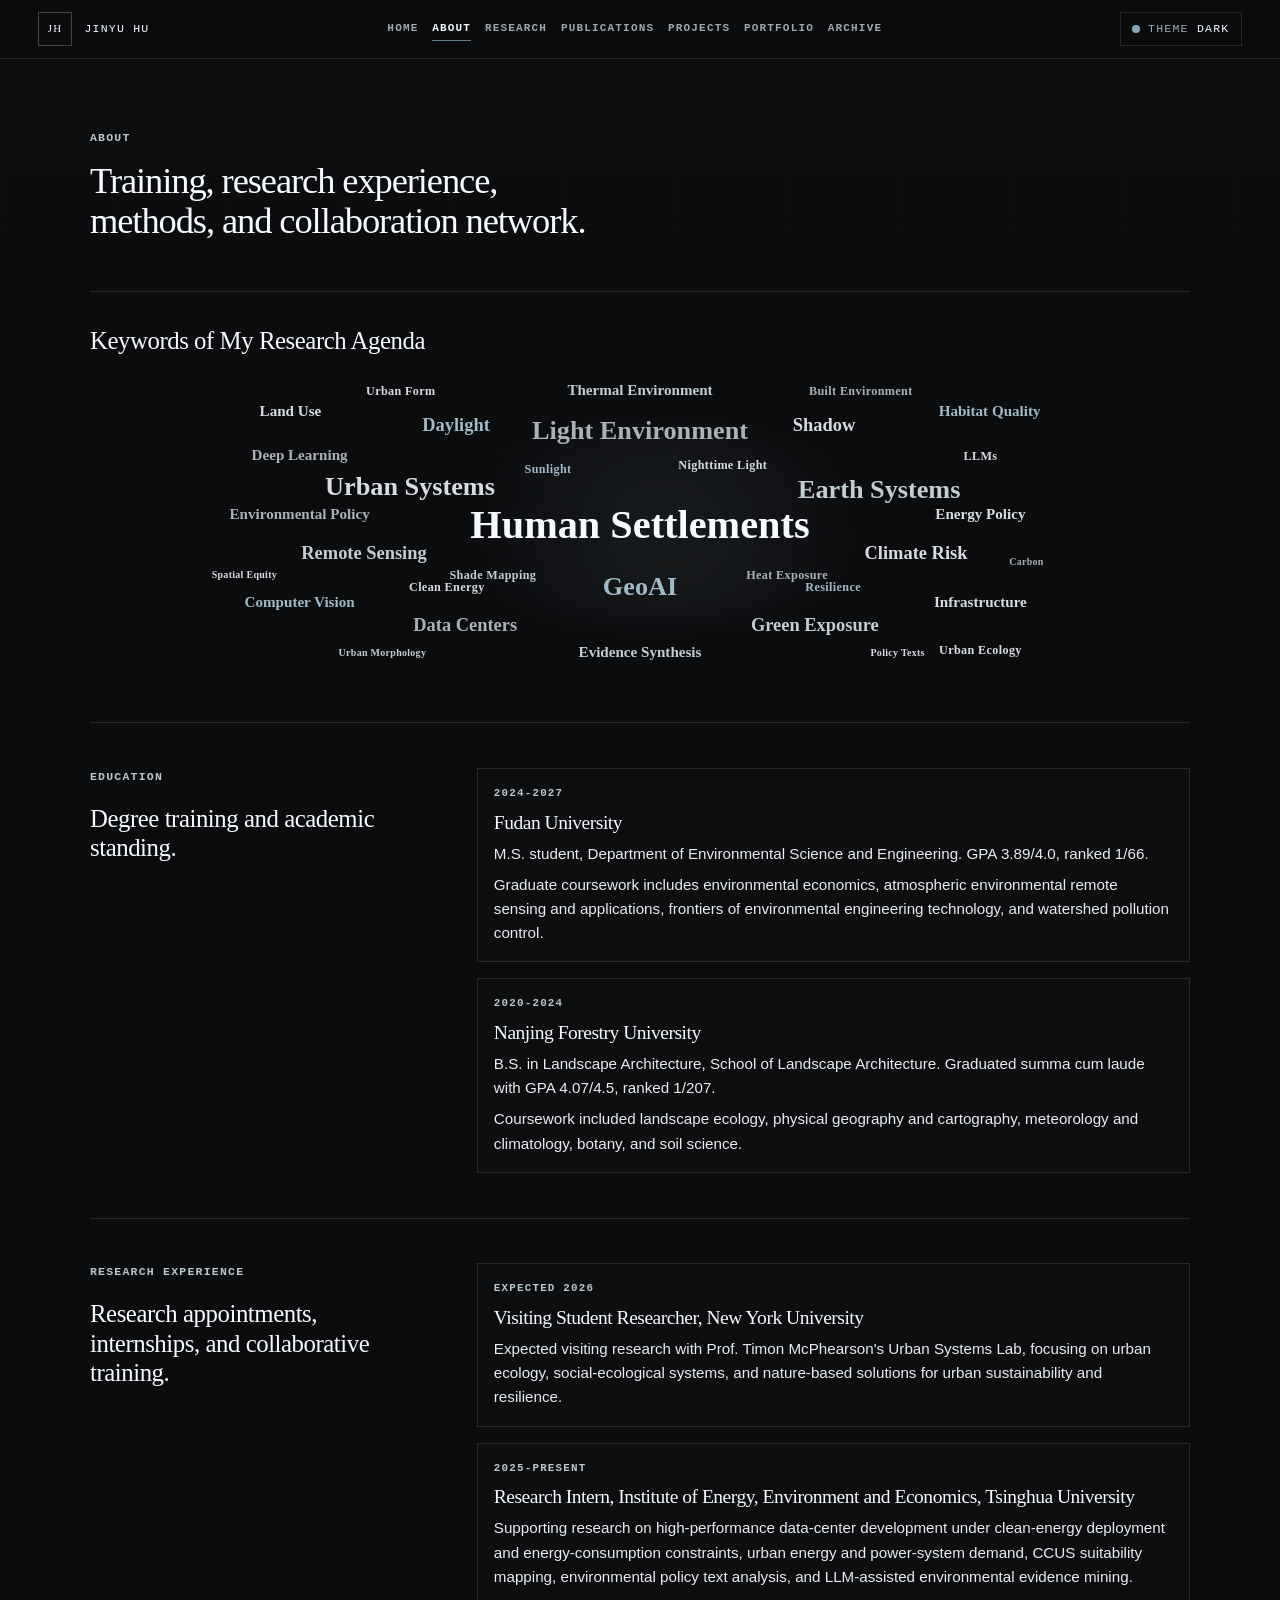
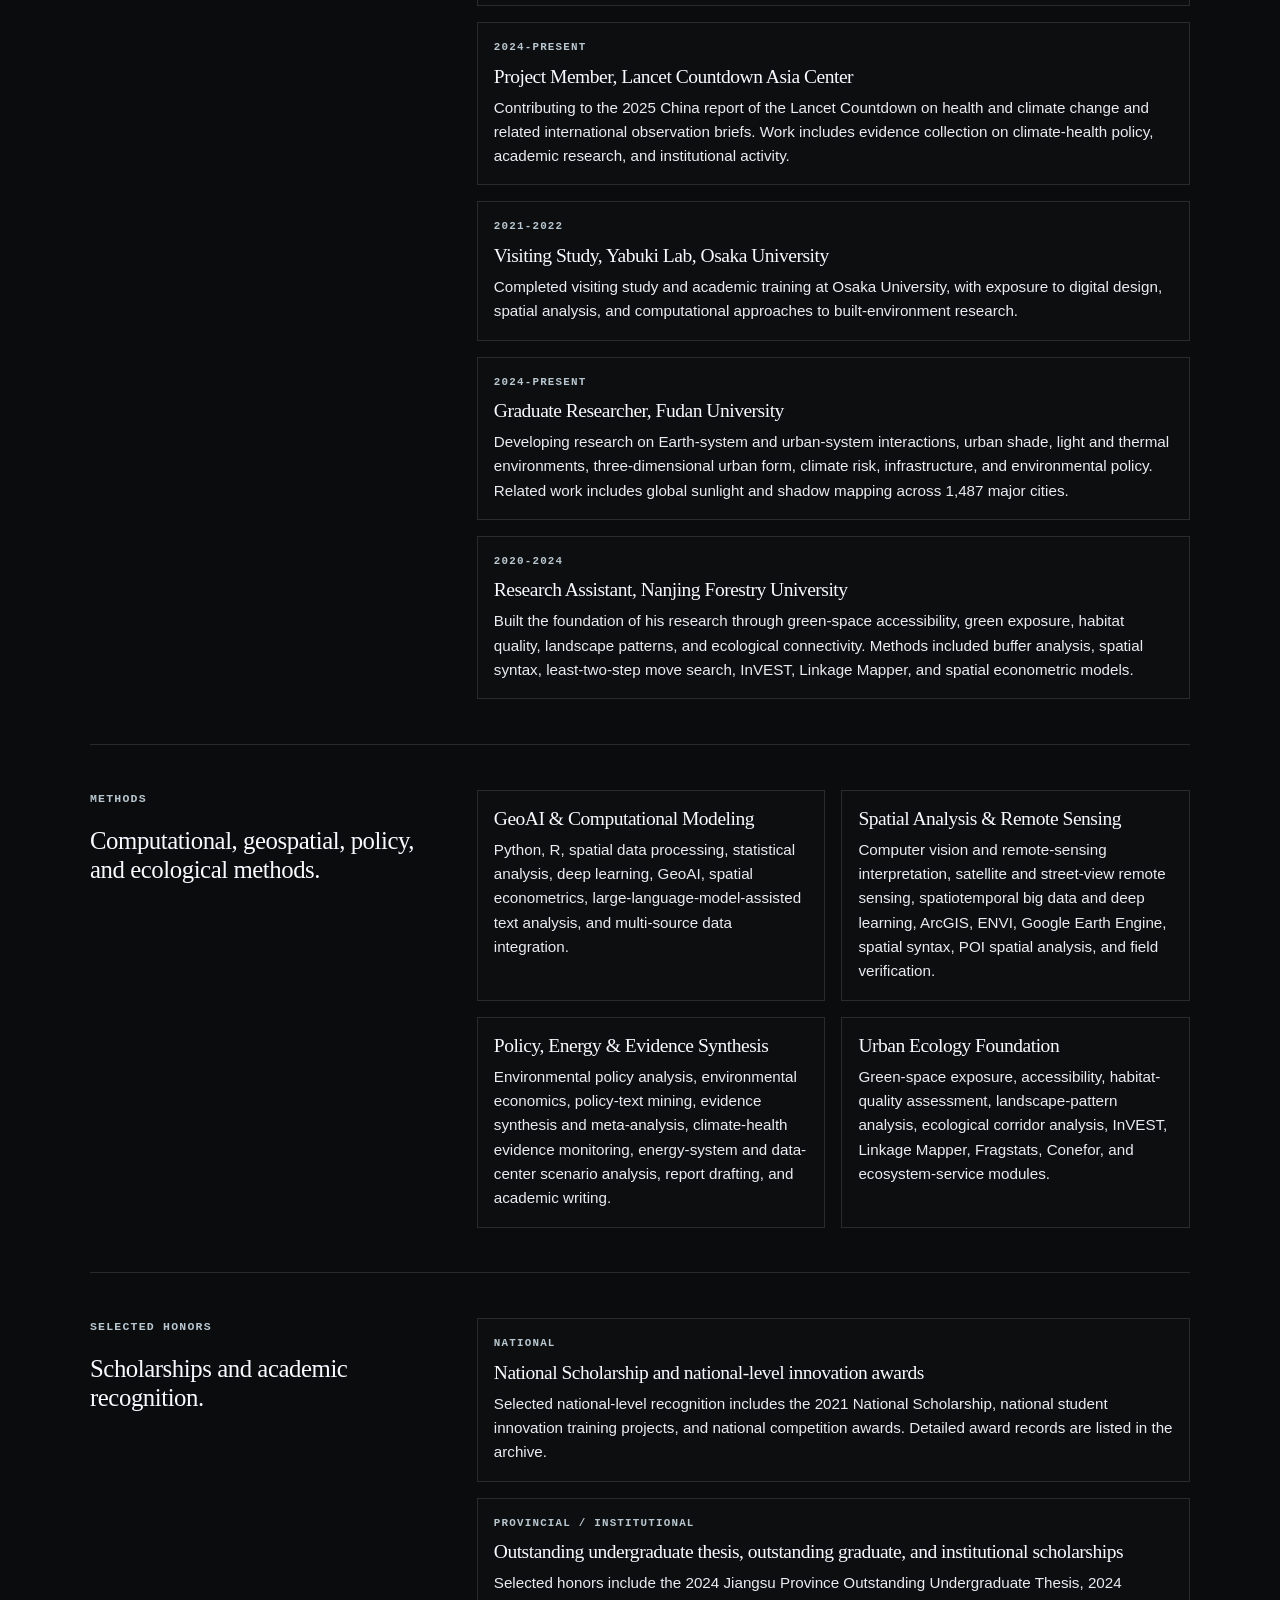
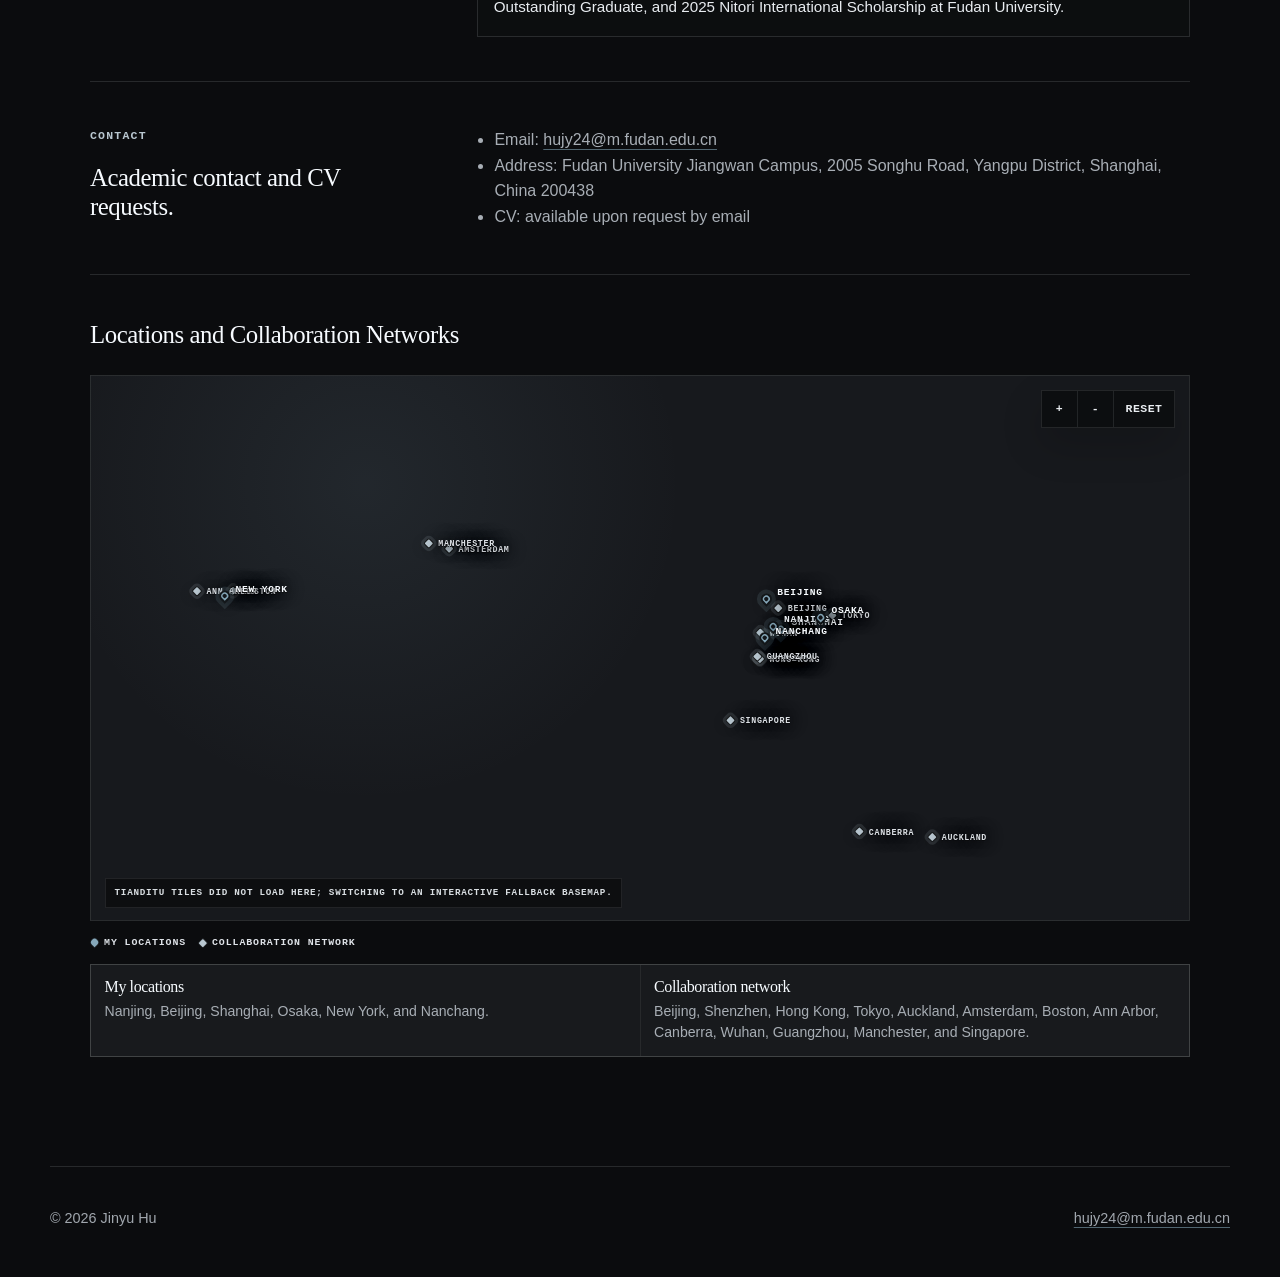
==== commit b35c6610: "Normalize about and research typography" ====
--- a/about.html
+++ b/about.html
@@ -15,7 +15,7 @@
       }
     })();
   </script>
-  <link rel="stylesheet" href="styles.css?v=nav-uniform-20260603">
+  <link rel="stylesheet" href="styles.css?v=research-about-type-20260603">
 </head>
 <body>
   <header class="site-header">
--- a/styles.css
+++ b/styles.css
@@ -2120,9 +2120,9 @@
 }
 
 .about-title h1 {
-  max-width: 780px;
-  font-size: clamp(1.85rem, 3.35vw, 3.15rem);
-  line-height: 1.02;
+  max-width: 720px;
+  font-size: clamp(1.72rem, 2.85vw, 2.55rem);
+  line-height: 1.08;
 }
 
 .about-wordcloud-section {
@@ -2368,6 +2368,18 @@
 .about-timeline article,
 .about-skill-grid section {
   background: color-mix(in srgb, var(--panel) 70%, transparent);
+}
+
+.about-page .about-timeline h3,
+.about-page .about-skill-grid h3 {
+  font-size: clamp(1.04rem, 1.55vw, 1.22rem);
+  line-height: 1.18;
+}
+
+.about-page .about-timeline p,
+.about-page .about-skill-grid p {
+  font-size: 0.95rem;
+  line-height: 1.6;
 }
 
 .about-section--contact .link-list {
@@ -2734,13 +2746,13 @@
 }
 
 .research-title {
-  padding: clamp(2.4rem, 5vw, 4rem) 0 clamp(1.8rem, 4vw, 3rem);
+  padding: clamp(2rem, 4.2vw, 3.2rem) 0 clamp(1.45rem, 3.2vw, 2.35rem);
 }
 
 .research-title h1 {
-  max-width: 900px;
-  font-size: clamp(2.35rem, 4.4vw, 4.25rem);
-  line-height: 0.98;
+  max-width: 780px;
+  font-size: clamp(1.85rem, 3vw, 2.7rem);
+  line-height: 1.08;
 }
 
 .page-lead {
@@ -2748,15 +2760,15 @@
   margin: 1rem 0 0;
   color: color-mix(in srgb, var(--ink) 76%, var(--muted));
   font-family: var(--serif);
-  font-size: clamp(1.02rem, 1.7vw, 1.28rem);
-  line-height: 1.42;
+  font-size: clamp(0.98rem, 1.35vw, 1.12rem);
+  line-height: 1.5;
 }
 
 .research-positioning {
   display: grid;
   grid-template-columns: minmax(0, 1.1fr) minmax(260px, 0.9fr);
   gap: clamp(1rem, 2.6vw, 2rem);
-  padding: clamp(1.9rem, 4vw, 3rem) 0;
+  padding: clamp(1.55rem, 3.4vw, 2.45rem) 0;
   border-top: 1px solid var(--line);
 }
 
@@ -2764,8 +2776,8 @@
 .method-integration__intro h2 {
   max-width: 780px;
   margin: 0 0 0.75rem;
-  font-size: clamp(1.6rem, 3vw, 3rem);
-  line-height: 1.03;
+  font-size: clamp(1.28rem, 2.1vw, 1.85rem);
+  line-height: 1.14;
 }
 
 .research-positioning__main p,
@@ -2774,7 +2786,7 @@
 .method-integration__intro p,
   .method-grid p {
   color: color-mix(in srgb, var(--muted) 90%, var(--ink));
-  line-height: 1.58;
+  line-height: 1.55;
 }
 
 .research-positioning__main p {
@@ -2835,7 +2847,7 @@
   display: grid;
   grid-template-columns: repeat(2, minmax(0, 1fr));
   gap: 1px;
-  padding: clamp(1.4rem, 3.4vw, 2.5rem) 0;
+  padding: clamp(1.25rem, 3vw, 2.15rem) 0;
   background: var(--line);
   border-top: 1px solid var(--line);
   border-bottom: 1px solid var(--line);
@@ -2846,7 +2858,7 @@
   grid-template-columns: 1fr;
   gap: 1rem;
   min-height: 100%;
-  padding: clamp(1rem, 2vw, 1.35rem);
+  padding: clamp(0.9rem, 1.8vw, 1.2rem);
   border-bottom: 0;
   background: color-mix(in srgb, var(--panel) 74%, transparent);
 }
@@ -2855,7 +2867,7 @@
 .research-theme--wide {
   grid-column: 1 / -1;
   grid-template-columns: minmax(140px, 0.22fr) minmax(0, 1fr);
-  padding: clamp(1.15rem, 2.5vw, 1.7rem);
+  padding: clamp(1rem, 2.1vw, 1.45rem);
 }
 
 .research-theme__meta {
@@ -2887,49 +2899,49 @@
 
 .research-theme__body h2 {
   max-width: 820px;
-  margin: 0 0 0.7rem;
-  font-size: clamp(1.35rem, 2.3vw, 2.25rem);
-  line-height: 1.08;
+  margin: 0 0 0.58rem;
+  font-size: clamp(1.18rem, 1.8vw, 1.55rem);
+  line-height: 1.16;
 }
 
 .research-theme--primary .research-theme__body h2 {
-  font-size: clamp(1.65rem, 3vw, 2.85rem);
+  font-size: clamp(1.34rem, 2.25vw, 2rem);
 }
 
 .research-theme--wide .research-theme__body h2 {
-  font-size: clamp(1.45rem, 2.6vw, 2.55rem);
+  font-size: clamp(1.24rem, 2vw, 1.78rem);
 }
 
 .research-theme__body > p {
   max-width: 780px;
-  margin: 0.55rem 0 0;
-  font-size: 0.94rem;
+  margin: 0.48rem 0 0;
+  font-size: 0.91rem;
 }
 
 .research-theme__grid {
   display: grid;
   grid-template-columns: repeat(3, minmax(0, 1fr));
   gap: 1px;
-  margin-top: 1rem;
+  margin-top: 0.85rem;
   background: var(--line);
   border: 1px solid var(--line);
 }
 
 .research-theme__grid section {
-  min-height: 126px;
-  padding: 0.75rem;
+  min-height: 112px;
+  padding: 0.68rem;
   background: color-mix(in srgb, var(--panel) 72%, transparent);
 }
 
 .research-theme__grid h3,
 .method-grid h3 {
   margin: 0 0 0.6rem;
-  font-size: clamp(1.05rem, 1.8vw, 1.35rem);
+  font-size: clamp(0.96rem, 1.35vw, 1.12rem);
 }
 
 .research-theme__grid p {
   margin: 0;
-  font-size: 0.84rem;
+  font-size: 0.82rem;
   line-height: 1.5;
 }
 
@@ -2937,14 +2949,14 @@
   display: grid;
   grid-template-columns: minmax(0, 0.72fr) minmax(0, 1.28fr);
   gap: clamp(1rem, 2.8vw, 2rem);
-  padding: clamp(1.9rem, 4vw, 3rem) 0;
+  padding: clamp(1.55rem, 3.4vw, 2.45rem) 0;
   border-bottom: 1px solid var(--line);
 }
 
 .method-integration__intro p {
   max-width: 640px;
-  margin: 0.7rem 0 0;
-  font-size: 0.94rem;
+  margin: 0.62rem 0 0;
+  font-size: 0.91rem;
 }
 
 .method-grid {
@@ -2957,14 +2969,14 @@
 }
 
 .method-grid article {
-  min-height: 132px;
-  padding: 0.8rem;
+  min-height: 116px;
+  padding: 0.72rem;
   background: color-mix(in srgb, var(--panel) 72%, transparent);
 }
 
 .method-grid p {
   margin: 0;
-  font-size: 0.84rem;
+  font-size: 0.82rem;
   line-height: 1.5;
 }
 
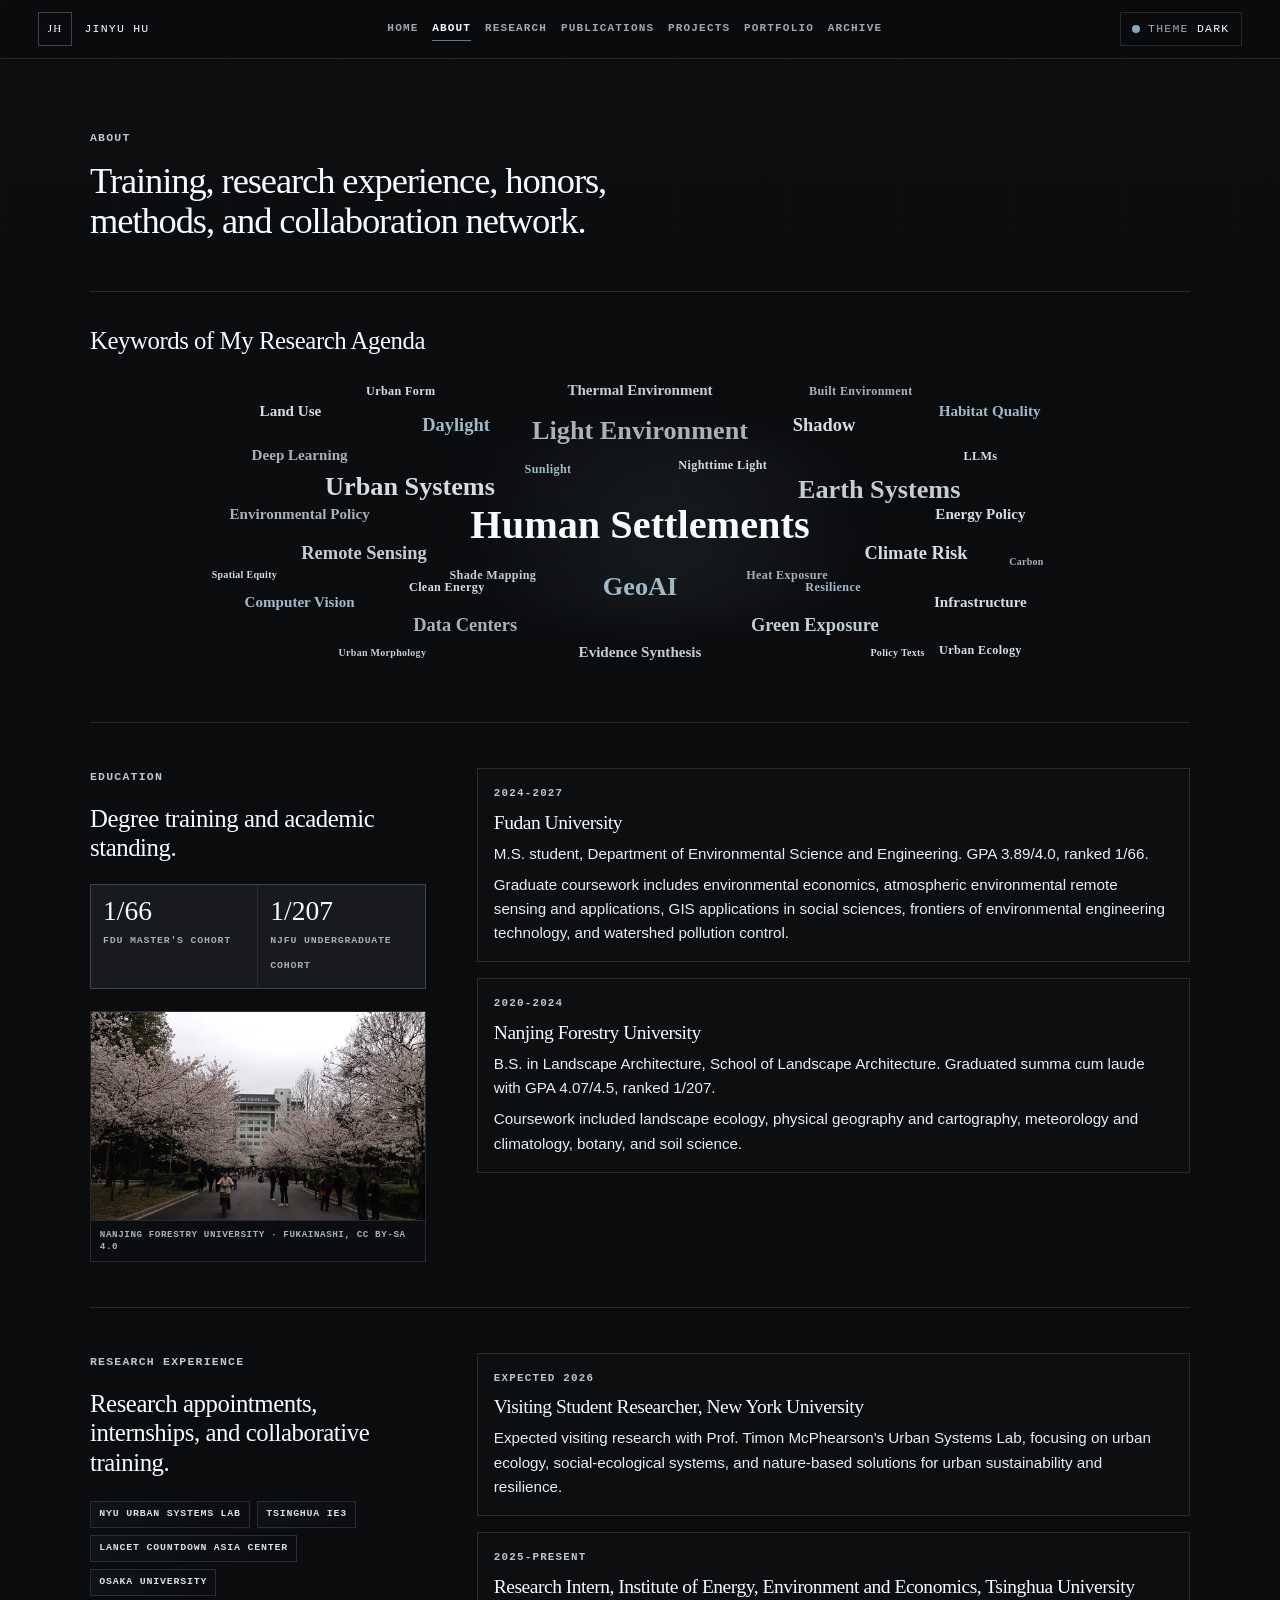
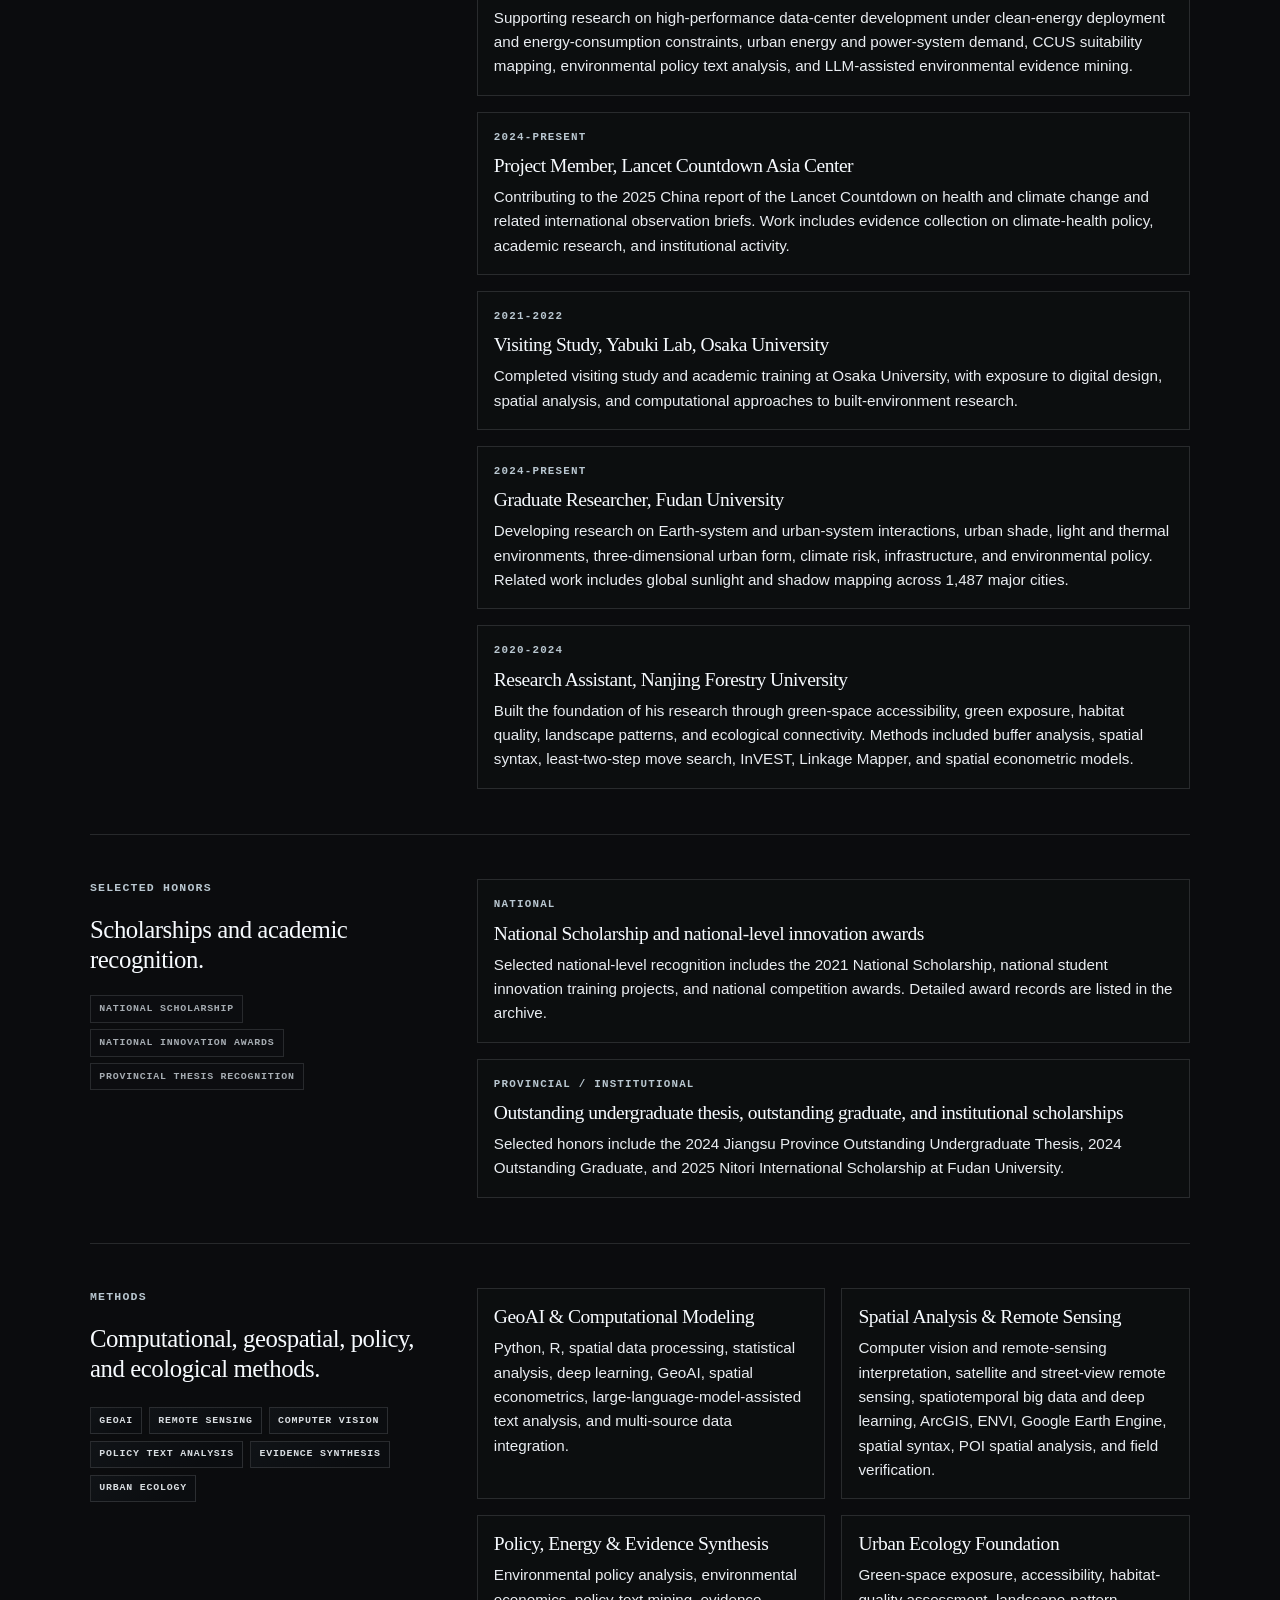
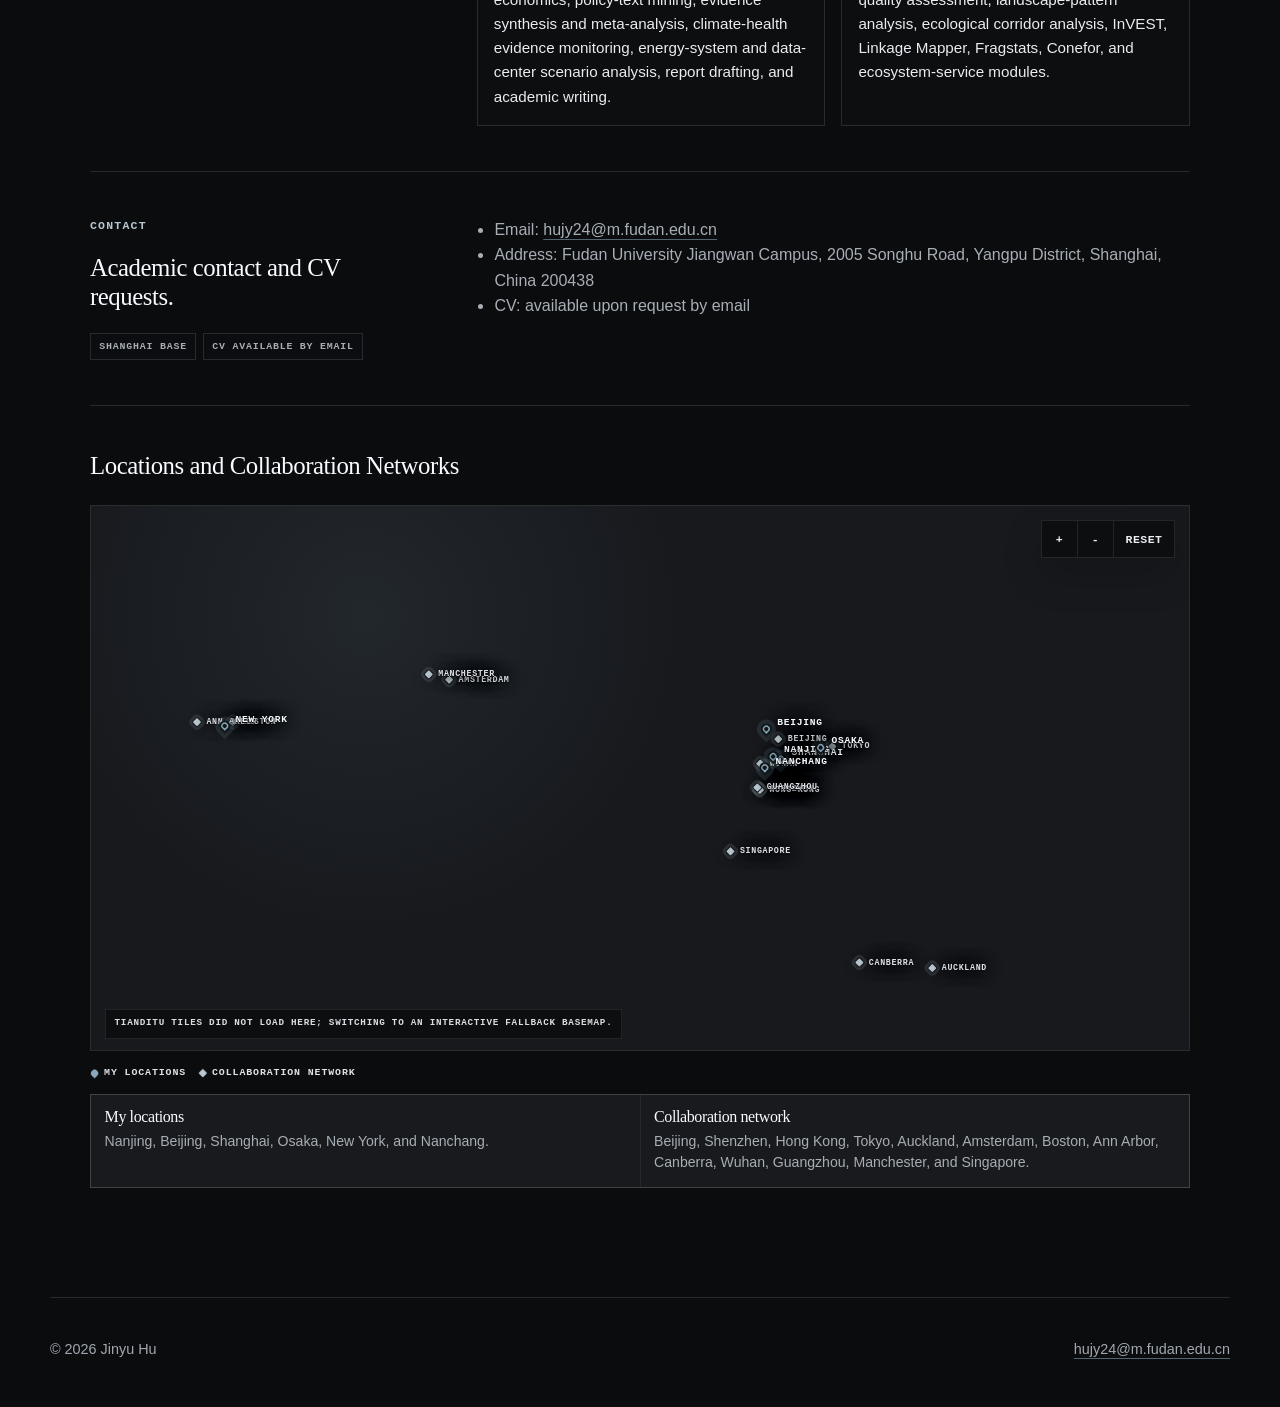
==== commit b5c47d1e: "Refine about content hierarchy and reviewed visual" ====
--- a/about.html
+++ b/about.html
@@ -4,7 +4,7 @@
   <meta charset="utf-8">
   <meta name="viewport" content="width=device-width, initial-scale=1">
   <title>About | Jinyu Hu</title>
-  <meta name="description" content="Education, research experience, methods, honors, and collaboration network for Jinyu Hu.">
+  <meta name="description" content="Education, research experience, honors, methods, and collaboration network for Jinyu Hu.">
   <script>
     (function () {
       try {
@@ -15,7 +15,7 @@
       }
     })();
   </script>
-  <link rel="stylesheet" href="styles.css?v=research-about-type-20260603">
+  <link rel="stylesheet" href="styles.css?v=about-visual-depth-20260603">
 </head>
 <body>
   <header class="site-header">
@@ -38,7 +38,7 @@
   <main class="page-shell about-page">
     <section class="page-title about-title">
       <p class="eyebrow">About</p>
-      <h1>Training, research experience, methods, and collaboration network.</h1>
+      <h1>Training, research experience, honors, methods, and collaboration network.</h1>
     </section>
 
     <section class="about-wordcloud-section" aria-labelledby="about-fields-heading">
@@ -89,6 +89,22 @@
       <div class="about-section__heading">
         <p class="eyebrow">Education</p>
         <h2 id="about-education-heading">Degree training and academic standing.</h2>
+        <div class="about-heading-support about-heading-stats" aria-label="Academic standing highlights">
+          <div>
+            <strong>1/66</strong>
+            <span>FDU master's cohort</span>
+          </div>
+          <div>
+            <strong>1/207</strong>
+            <span>NJFU undergraduate cohort</span>
+          </div>
+        </div>
+        <div class="about-heading-media about-heading-media--single" aria-label="Education visual reference">
+          <figure>
+            <img src="assets/about/njfu-cherry-blossom-avenue.jpg" alt="Cherry Blossom Avenue at Nanjing Forestry University">
+            <figcaption><a href="https://commons.wikimedia.org/wiki/File:Cherry_Blossom_Avenue.jpg">Nanjing Forestry University · FukaiNashi</a>, <a href="https://creativecommons.org/licenses/by-sa/4.0/">CC BY-SA 4.0</a></figcaption>
+          </figure>
+        </div>
       </div>
       <div class="about-section__body">
         <div class="timeline-list about-timeline">
@@ -96,7 +112,7 @@
             <span>2024-2027</span>
             <h3>Fudan University</h3>
             <p>M.S. student, Department of Environmental Science and Engineering. GPA 3.89/4.0, ranked 1/66.</p>
-            <p>Graduate coursework includes environmental economics, atmospheric environmental remote sensing and applications, frontiers of environmental engineering technology, and watershed pollution control.</p>
+            <p>Graduate coursework includes environmental economics, atmospheric environmental remote sensing and applications, GIS applications in social sciences, frontiers of environmental engineering technology, and watershed pollution control.</p>
           </article>
           <article>
             <span>2020-2024</span>
@@ -112,6 +128,12 @@
       <div class="about-section__heading">
         <p class="eyebrow">Research Experience</p>
         <h2 id="about-experience-heading">Research appointments, internships, and collaborative training.</h2>
+        <div class="about-heading-support about-heading-mini-list" aria-label="Research experience anchors">
+          <span>NYU Urban Systems Lab</span>
+          <span>Tsinghua IE3</span>
+          <span>Lancet Countdown Asia Center</span>
+          <span>Osaka University</span>
+        </div>
       </div>
       <div class="about-section__body">
         <div class="timeline-list about-timeline">
@@ -149,37 +171,15 @@
       </div>
     </section>
 
-    <section class="about-section" aria-labelledby="about-methods-heading">
-      <div class="about-section__heading">
-        <p class="eyebrow">Methods</p>
-        <h2 id="about-methods-heading">Computational, geospatial, policy, and ecological methods.</h2>
-      </div>
-      <div class="about-section__body">
-        <div class="skill-grid about-skill-grid">
-          <section>
-            <h3>GeoAI &amp; Computational Modeling</h3>
-            <p>Python, R, spatial data processing, statistical analysis, deep learning, GeoAI, spatial econometrics, large-language-model-assisted text analysis, and multi-source data integration.</p>
-          </section>
-          <section>
-            <h3>Spatial Analysis &amp; Remote Sensing</h3>
-            <p>Computer vision and remote-sensing interpretation, satellite and street-view remote sensing, spatiotemporal big data and deep learning, ArcGIS, ENVI, Google Earth Engine, spatial syntax, POI spatial analysis, and field verification.</p>
-          </section>
-          <section>
-            <h3>Policy, Energy &amp; Evidence Synthesis</h3>
-            <p>Environmental policy analysis, environmental economics, policy-text mining, evidence synthesis and meta-analysis, climate-health evidence monitoring, energy-system and data-center scenario analysis, report drafting, and academic writing.</p>
-          </section>
-          <section>
-            <h3>Urban Ecology Foundation</h3>
-            <p>Green-space exposure, accessibility, habitat-quality assessment, landscape-pattern analysis, ecological corridor analysis, InVEST, Linkage Mapper, Fragstats, Conefor, and ecosystem-service modules.</p>
-          </section>
-        </div>
-      </div>
-    </section>
-
     <section class="about-section" aria-labelledby="about-honors-heading">
       <div class="about-section__heading">
         <p class="eyebrow">Selected Honors</p>
         <h2 id="about-honors-heading">Scholarships and academic recognition.</h2>
+        <div class="about-heading-support about-heading-tags" aria-label="Honor categories">
+          <span>National Scholarship</span>
+          <span>National innovation awards</span>
+          <span>Provincial thesis recognition</span>
+        </div>
       </div>
       <div class="about-section__body">
         <div class="timeline-list about-timeline">
@@ -197,10 +197,49 @@
       </div>
     </section>
 
+    <section class="about-section" aria-labelledby="about-methods-heading">
+      <div class="about-section__heading">
+        <p class="eyebrow">Methods</p>
+        <h2 id="about-methods-heading">Computational, geospatial, policy, and ecological methods.</h2>
+        <div class="about-heading-support about-heading-mini-list" aria-label="Method clusters">
+          <span>GeoAI</span>
+          <span>Remote sensing</span>
+          <span>Computer vision</span>
+          <span>Policy text analysis</span>
+          <span>Evidence synthesis</span>
+          <span>Urban ecology</span>
+        </div>
+      </div>
+      <div class="about-section__body">
+        <div class="skill-grid about-skill-grid">
+          <section>
+            <h3>GeoAI &amp; Computational Modeling</h3>
+            <p>Python, R, spatial data processing, statistical analysis, deep learning, GeoAI, spatial econometrics, large-language-model-assisted text analysis, and multi-source data integration.</p>
+          </section>
+          <section>
+            <h3>Spatial Analysis &amp; Remote Sensing</h3>
+            <p>Computer vision and remote-sensing interpretation, satellite and street-view remote sensing, spatiotemporal big data and deep learning, ArcGIS, ENVI, Google Earth Engine, spatial syntax, POI spatial analysis, and field verification.</p>
+          </section>
+          <section>
+            <h3>Policy, Energy &amp; Evidence Synthesis</h3>
+            <p>Environmental policy analysis, environmental economics, policy-text mining, evidence synthesis and meta-analysis, climate-health evidence monitoring, energy-system and data-center scenario analysis, report drafting, and academic writing.</p>
+          </section>
+          <section>
+            <h3>Urban Ecology Foundation</h3>
+            <p>Green-space exposure, accessibility, habitat-quality assessment, landscape-pattern analysis, ecological corridor analysis, InVEST, Linkage Mapper, Fragstats, Conefor, and ecosystem-service modules.</p>
+          </section>
+        </div>
+      </div>
+    </section>
+
     <section class="about-section about-section--contact" aria-labelledby="about-contact-heading">
       <div class="about-section__heading">
         <p class="eyebrow">Contact</p>
         <h2 id="about-contact-heading">Academic contact and CV requests.</h2>
+        <div class="about-heading-support about-heading-contact" aria-label="Contact summary">
+          <span>Shanghai base</span>
+          <span>CV available by email</span>
+        </div>
       </div>
       <div class="about-section__body">
         <ul class="link-list">
--- a/styles.css
+++ b/styles.css
@@ -2355,6 +2355,129 @@
   font-size: clamp(1.18rem, 2vw, 1.55rem);
   line-height: 1.18;
   letter-spacing: -0.018em;
+}
+
+.about-heading-support,
+.about-heading-media {
+  margin-top: clamp(0.95rem, 2.2vw, 1.35rem);
+}
+
+.about-heading-stats {
+  display: grid;
+  grid-template-columns: repeat(2, minmax(0, 1fr));
+  gap: 1px;
+  border: 1px solid var(--line);
+  background: var(--line);
+}
+
+.about-heading-stats div {
+  min-width: 0;
+  padding: 0.75rem;
+  background: color-mix(in srgb, var(--panel) 72%, transparent);
+}
+
+.about-heading-stats strong {
+  display: block;
+  color: var(--ink-strong);
+  font-family: var(--serif);
+  font-size: clamp(1.18rem, 2.2vw, 1.72rem);
+  font-weight: 500;
+  line-height: 1;
+}
+
+.about-heading-stats span,
+.about-heading-tags span,
+.about-heading-contact span,
+.about-heading-mini-list span {
+  color: color-mix(in srgb, var(--muted) 92%, var(--ink));
+  font-family: var(--mono);
+  font-size: 0.62rem;
+  font-weight: 700;
+  letter-spacing: 0.08em;
+  line-height: 1.38;
+  text-transform: uppercase;
+}
+
+.about-heading-media {
+  display: grid;
+  grid-template-columns: repeat(2, minmax(0, 1fr));
+  gap: 0.62rem;
+}
+
+.about-heading-media--single {
+  grid-template-columns: 1fr;
+  max-width: 22rem;
+}
+
+.about-heading-media figure {
+  display: grid;
+  grid-template-rows: minmax(4.8rem, 1fr) auto;
+  min-width: 0;
+  margin: 0;
+  overflow: hidden;
+  border: 1px solid var(--line);
+  background: color-mix(in srgb, var(--panel) 72%, transparent);
+}
+
+.about-heading-media img {
+  display: block;
+  width: 100%;
+  height: 100%;
+  aspect-ratio: 4 / 3;
+  object-fit: cover;
+  object-position: center 42%;
+  filter: saturate(0.9) contrast(1.04) brightness(1.08);
+}
+
+.about-heading-media--single img {
+  aspect-ratio: 16 / 10;
+}
+
+.about-heading-media figcaption {
+  padding: 0.48rem 0.55rem;
+  color: color-mix(in srgb, var(--muted) 88%, var(--ink));
+  border-top: 1px solid var(--line);
+  font-family: var(--mono);
+  font-size: 0.58rem;
+  font-weight: 700;
+  letter-spacing: 0.06em;
+  line-height: 1.35;
+  text-transform: uppercase;
+}
+
+.about-heading-media figcaption a {
+  text-decoration: none;
+}
+
+.about-heading-tags,
+.about-heading-contact,
+.about-heading-mini-list {
+  display: flex;
+  flex-wrap: wrap;
+  gap: 0.42rem;
+}
+
+.about-heading-tags span,
+.about-heading-contact span,
+.about-heading-mini-list span {
+  display: inline-flex;
+  align-items: center;
+  min-height: 1.7rem;
+  padding: 0 0.52rem;
+  border: 1px solid var(--line);
+  background: color-mix(in srgb, var(--panel) 70%, transparent);
+}
+
+.about-heading-mini-list {
+  align-content: start;
+  padding-top: 0.15rem;
+}
+
+.about-heading-mini-list span {
+  color: color-mix(in srgb, var(--ink) 78%, var(--muted));
+  background:
+    linear-gradient(135deg, color-mix(in srgb, var(--accent-wash) 42%, transparent), transparent 76%),
+    color-mix(in srgb, var(--panel) 72%, transparent);
 }
 
 .about-section__body {
@@ -3065,6 +3188,19 @@
     max-width: none;
   }
 
+  .about-heading-media {
+    grid-template-columns: repeat(2, minmax(0, 1fr));
+  }
+
+  .about-heading-media--single {
+    grid-template-columns: 1fr;
+    max-width: none;
+  }
+
+  .about-heading-media figure {
+    grid-template-rows: minmax(5.8rem, 1fr) auto;
+  }
+
   .keyword-orbit {
     min-height: 0;
   }
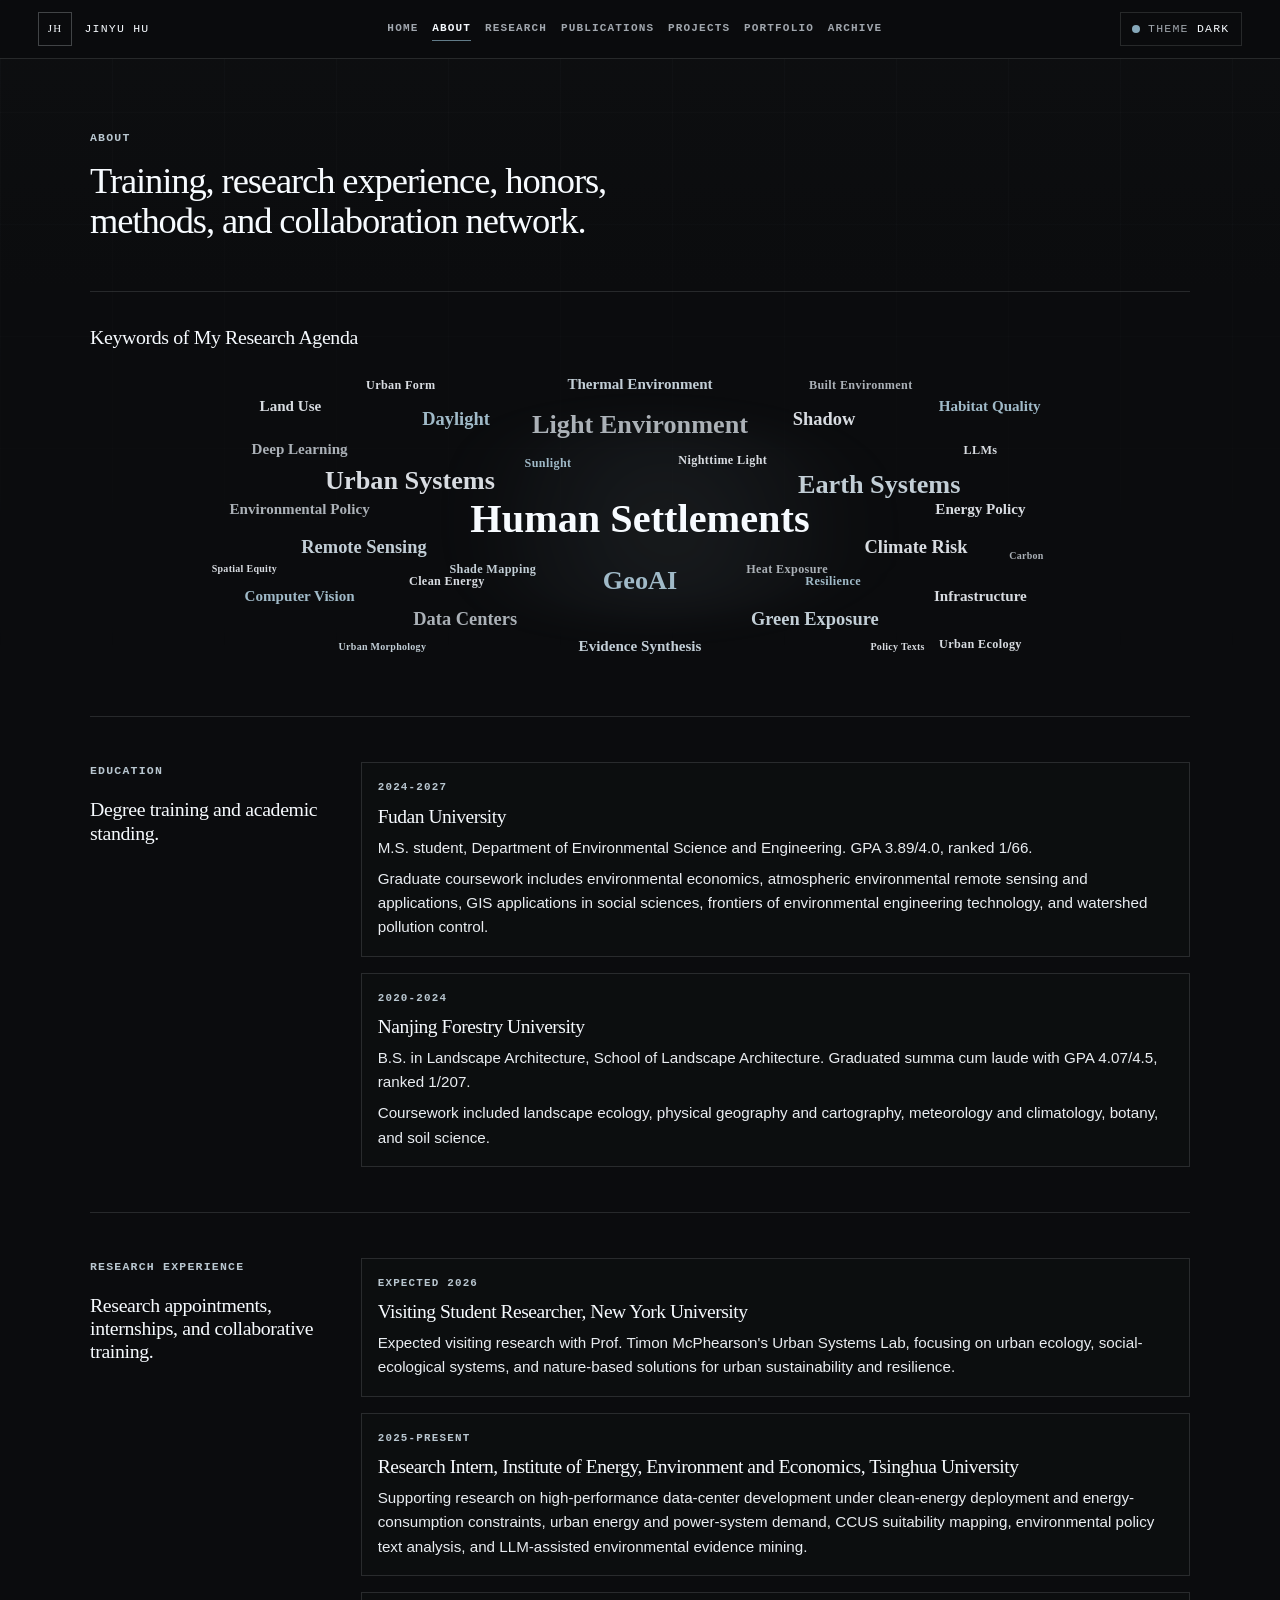
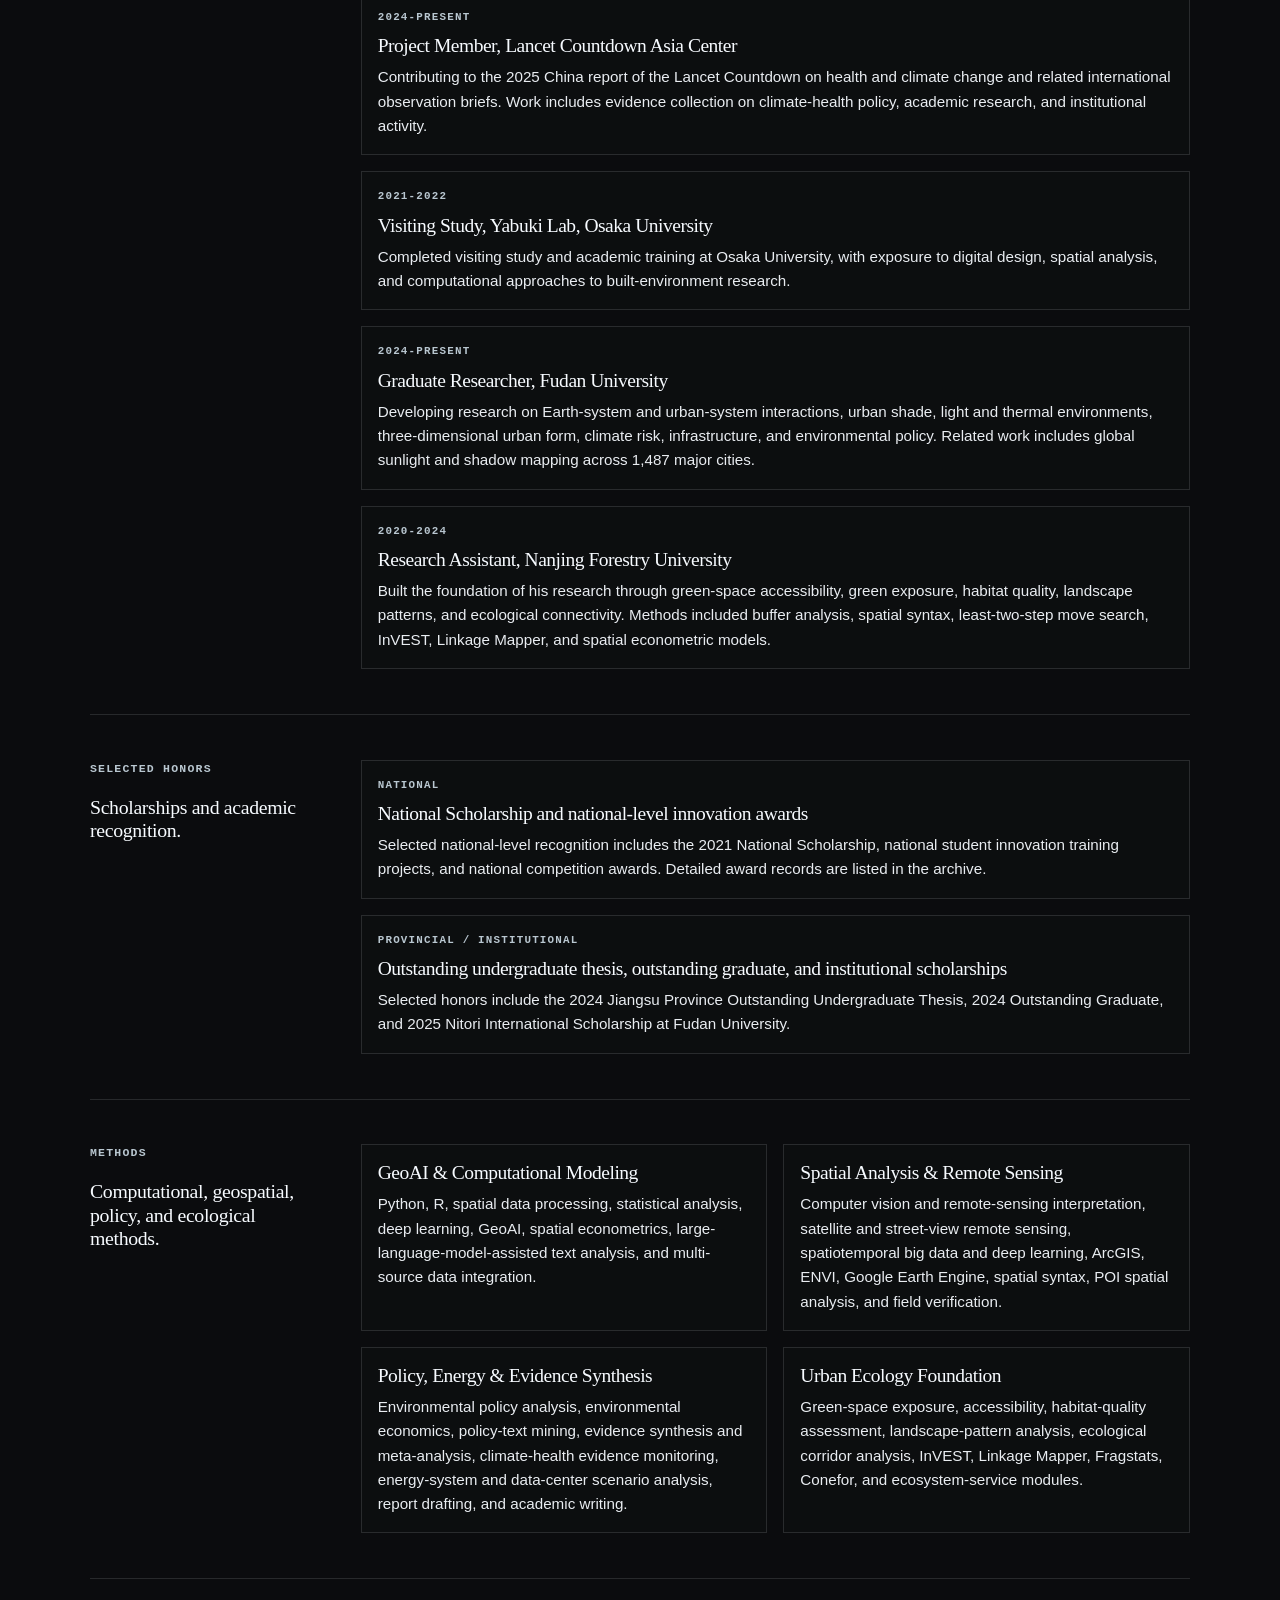
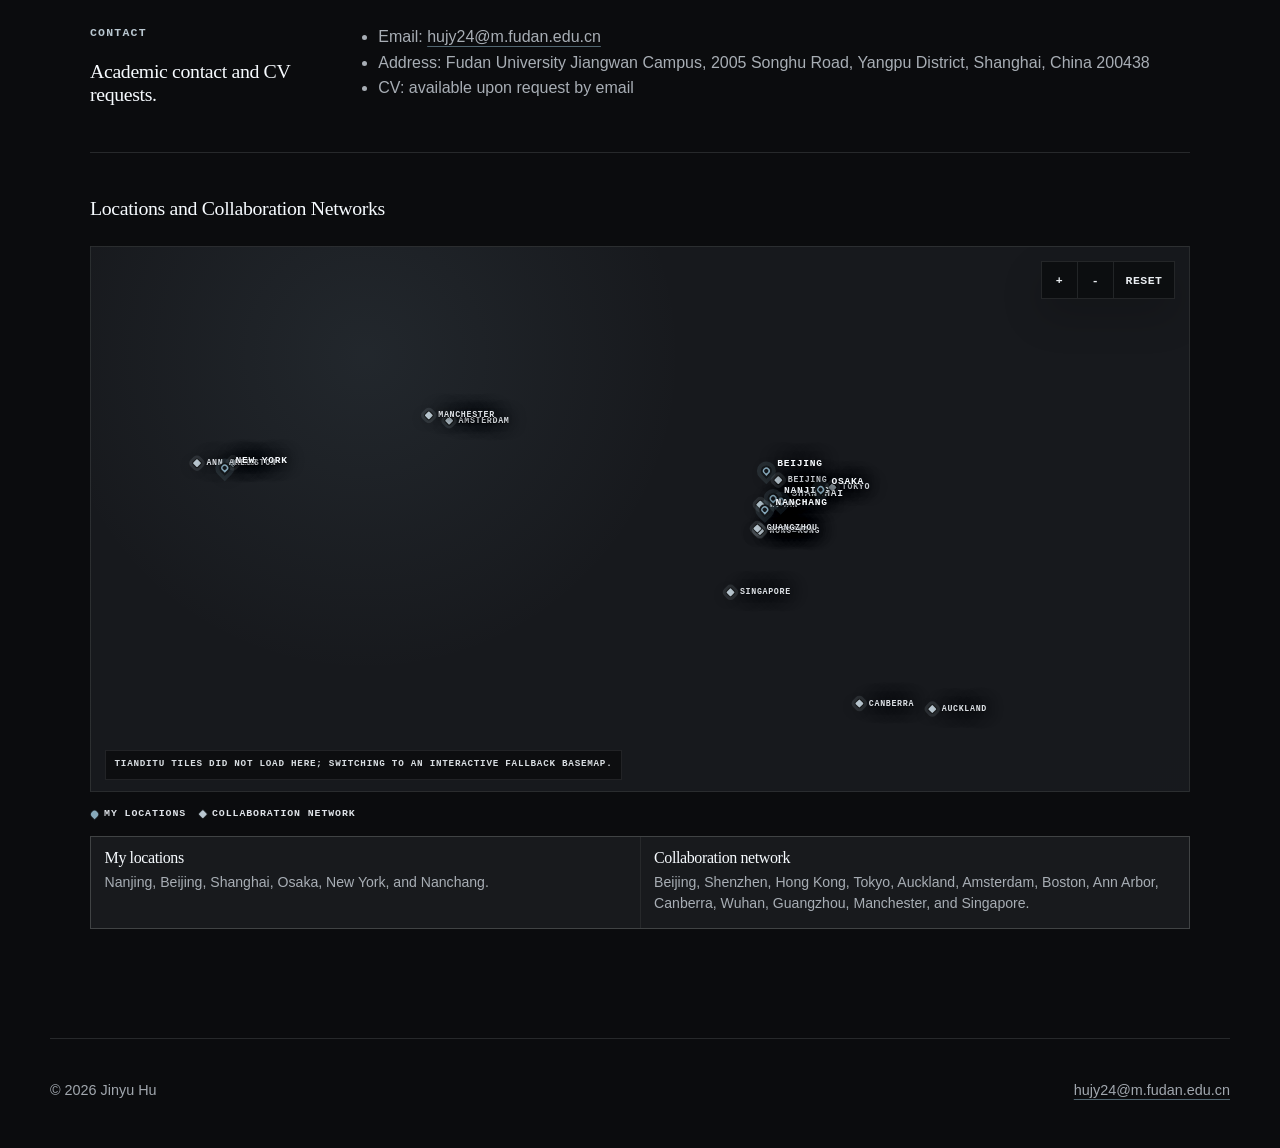
==== commit c61acb16: "Simplify about layout structure" ====
--- a/about.html
+++ b/about.html
@@ -15,7 +15,7 @@
       }
     })();
   </script>
-  <link rel="stylesheet" href="styles.css?v=about-visual-depth-20260603">
+  <link rel="stylesheet" href="styles.css?v=about-lean-20260604">
 </head>
 <body>
   <header class="site-header">
@@ -89,22 +89,6 @@
       <div class="about-section__heading">
         <p class="eyebrow">Education</p>
         <h2 id="about-education-heading">Degree training and academic standing.</h2>
-        <div class="about-heading-support about-heading-stats" aria-label="Academic standing highlights">
-          <div>
-            <strong>1/66</strong>
-            <span>FDU master's cohort</span>
-          </div>
-          <div>
-            <strong>1/207</strong>
-            <span>NJFU undergraduate cohort</span>
-          </div>
-        </div>
-        <div class="about-heading-media about-heading-media--single" aria-label="Education visual reference">
-          <figure>
-            <img src="assets/about/njfu-cherry-blossom-avenue.jpg" alt="Cherry Blossom Avenue at Nanjing Forestry University">
-            <figcaption><a href="https://commons.wikimedia.org/wiki/File:Cherry_Blossom_Avenue.jpg">Nanjing Forestry University · FukaiNashi</a>, <a href="https://creativecommons.org/licenses/by-sa/4.0/">CC BY-SA 4.0</a></figcaption>
-          </figure>
-        </div>
       </div>
       <div class="about-section__body">
         <div class="timeline-list about-timeline">
@@ -128,12 +112,6 @@
       <div class="about-section__heading">
         <p class="eyebrow">Research Experience</p>
         <h2 id="about-experience-heading">Research appointments, internships, and collaborative training.</h2>
-        <div class="about-heading-support about-heading-mini-list" aria-label="Research experience anchors">
-          <span>NYU Urban Systems Lab</span>
-          <span>Tsinghua IE3</span>
-          <span>Lancet Countdown Asia Center</span>
-          <span>Osaka University</span>
-        </div>
       </div>
       <div class="about-section__body">
         <div class="timeline-list about-timeline">
@@ -175,11 +153,6 @@
       <div class="about-section__heading">
         <p class="eyebrow">Selected Honors</p>
         <h2 id="about-honors-heading">Scholarships and academic recognition.</h2>
-        <div class="about-heading-support about-heading-tags" aria-label="Honor categories">
-          <span>National Scholarship</span>
-          <span>National innovation awards</span>
-          <span>Provincial thesis recognition</span>
-        </div>
       </div>
       <div class="about-section__body">
         <div class="timeline-list about-timeline">
@@ -201,14 +174,6 @@
       <div class="about-section__heading">
         <p class="eyebrow">Methods</p>
         <h2 id="about-methods-heading">Computational, geospatial, policy, and ecological methods.</h2>
-        <div class="about-heading-support about-heading-mini-list" aria-label="Method clusters">
-          <span>GeoAI</span>
-          <span>Remote sensing</span>
-          <span>Computer vision</span>
-          <span>Policy text analysis</span>
-          <span>Evidence synthesis</span>
-          <span>Urban ecology</span>
-        </div>
       </div>
       <div class="about-section__body">
         <div class="skill-grid about-skill-grid">
@@ -236,10 +201,6 @@
       <div class="about-section__heading">
         <p class="eyebrow">Contact</p>
         <h2 id="about-contact-heading">Academic contact and CV requests.</h2>
-        <div class="about-heading-support about-heading-contact" aria-label="Contact summary">
-          <span>Shanghai base</span>
-          <span>CV available by email</span>
-        </div>
       </div>
       <div class="about-section__body">
         <ul class="link-list">
--- a/styles.css
+++ b/styles.css
@@ -2340,8 +2340,8 @@
 
 .about-section {
   display: grid;
-  grid-template-columns: minmax(210px, 0.32fr) minmax(0, 0.68fr);
-  gap: clamp(1.4rem, 4vw, 3.2rem);
+  grid-template-columns: minmax(150px, 0.22fr) minmax(0, 0.78fr);
+  gap: clamp(1.2rem, 3.2vw, 2.3rem);
   padding: clamp(1.65rem, 3.8vw, 2.8rem) 0;
   border-bottom: 1px solid var(--line);
 }
@@ -2351,133 +2351,10 @@
 }
 
 .about-section__heading h2 {
-  max-width: 330px;
-  font-size: clamp(1.18rem, 2vw, 1.55rem);
+  max-width: 240px;
+  font-size: clamp(1.02rem, 1.55vw, 1.28rem);
   line-height: 1.18;
   letter-spacing: -0.018em;
-}
-
-.about-heading-support,
-.about-heading-media {
-  margin-top: clamp(0.95rem, 2.2vw, 1.35rem);
-}
-
-.about-heading-stats {
-  display: grid;
-  grid-template-columns: repeat(2, minmax(0, 1fr));
-  gap: 1px;
-  border: 1px solid var(--line);
-  background: var(--line);
-}
-
-.about-heading-stats div {
-  min-width: 0;
-  padding: 0.75rem;
-  background: color-mix(in srgb, var(--panel) 72%, transparent);
-}
-
-.about-heading-stats strong {
-  display: block;
-  color: var(--ink-strong);
-  font-family: var(--serif);
-  font-size: clamp(1.18rem, 2.2vw, 1.72rem);
-  font-weight: 500;
-  line-height: 1;
-}
-
-.about-heading-stats span,
-.about-heading-tags span,
-.about-heading-contact span,
-.about-heading-mini-list span {
-  color: color-mix(in srgb, var(--muted) 92%, var(--ink));
-  font-family: var(--mono);
-  font-size: 0.62rem;
-  font-weight: 700;
-  letter-spacing: 0.08em;
-  line-height: 1.38;
-  text-transform: uppercase;
-}
-
-.about-heading-media {
-  display: grid;
-  grid-template-columns: repeat(2, minmax(0, 1fr));
-  gap: 0.62rem;
-}
-
-.about-heading-media--single {
-  grid-template-columns: 1fr;
-  max-width: 22rem;
-}
-
-.about-heading-media figure {
-  display: grid;
-  grid-template-rows: minmax(4.8rem, 1fr) auto;
-  min-width: 0;
-  margin: 0;
-  overflow: hidden;
-  border: 1px solid var(--line);
-  background: color-mix(in srgb, var(--panel) 72%, transparent);
-}
-
-.about-heading-media img {
-  display: block;
-  width: 100%;
-  height: 100%;
-  aspect-ratio: 4 / 3;
-  object-fit: cover;
-  object-position: center 42%;
-  filter: saturate(0.9) contrast(1.04) brightness(1.08);
-}
-
-.about-heading-media--single img {
-  aspect-ratio: 16 / 10;
-}
-
-.about-heading-media figcaption {
-  padding: 0.48rem 0.55rem;
-  color: color-mix(in srgb, var(--muted) 88%, var(--ink));
-  border-top: 1px solid var(--line);
-  font-family: var(--mono);
-  font-size: 0.58rem;
-  font-weight: 700;
-  letter-spacing: 0.06em;
-  line-height: 1.35;
-  text-transform: uppercase;
-}
-
-.about-heading-media figcaption a {
-  text-decoration: none;
-}
-
-.about-heading-tags,
-.about-heading-contact,
-.about-heading-mini-list {
-  display: flex;
-  flex-wrap: wrap;
-  gap: 0.42rem;
-}
-
-.about-heading-tags span,
-.about-heading-contact span,
-.about-heading-mini-list span {
-  display: inline-flex;
-  align-items: center;
-  min-height: 1.7rem;
-  padding: 0 0.52rem;
-  border: 1px solid var(--line);
-  background: color-mix(in srgb, var(--panel) 70%, transparent);
-}
-
-.about-heading-mini-list {
-  align-content: start;
-  padding-top: 0.15rem;
-}
-
-.about-heading-mini-list span {
-  color: color-mix(in srgb, var(--ink) 78%, var(--muted));
-  background:
-    linear-gradient(135deg, color-mix(in srgb, var(--accent-wash) 42%, transparent), transparent 76%),
-    color-mix(in srgb, var(--panel) 72%, transparent);
 }
 
 .about-section__body {
@@ -3188,19 +3065,6 @@
     max-width: none;
   }
 
-  .about-heading-media {
-    grid-template-columns: repeat(2, minmax(0, 1fr));
-  }
-
-  .about-heading-media--single {
-    grid-template-columns: 1fr;
-    max-width: none;
-  }
-
-  .about-heading-media figure {
-    grid-template-rows: minmax(5.8rem, 1fr) auto;
-  }
-
   .keyword-orbit {
     min-height: 0;
   }
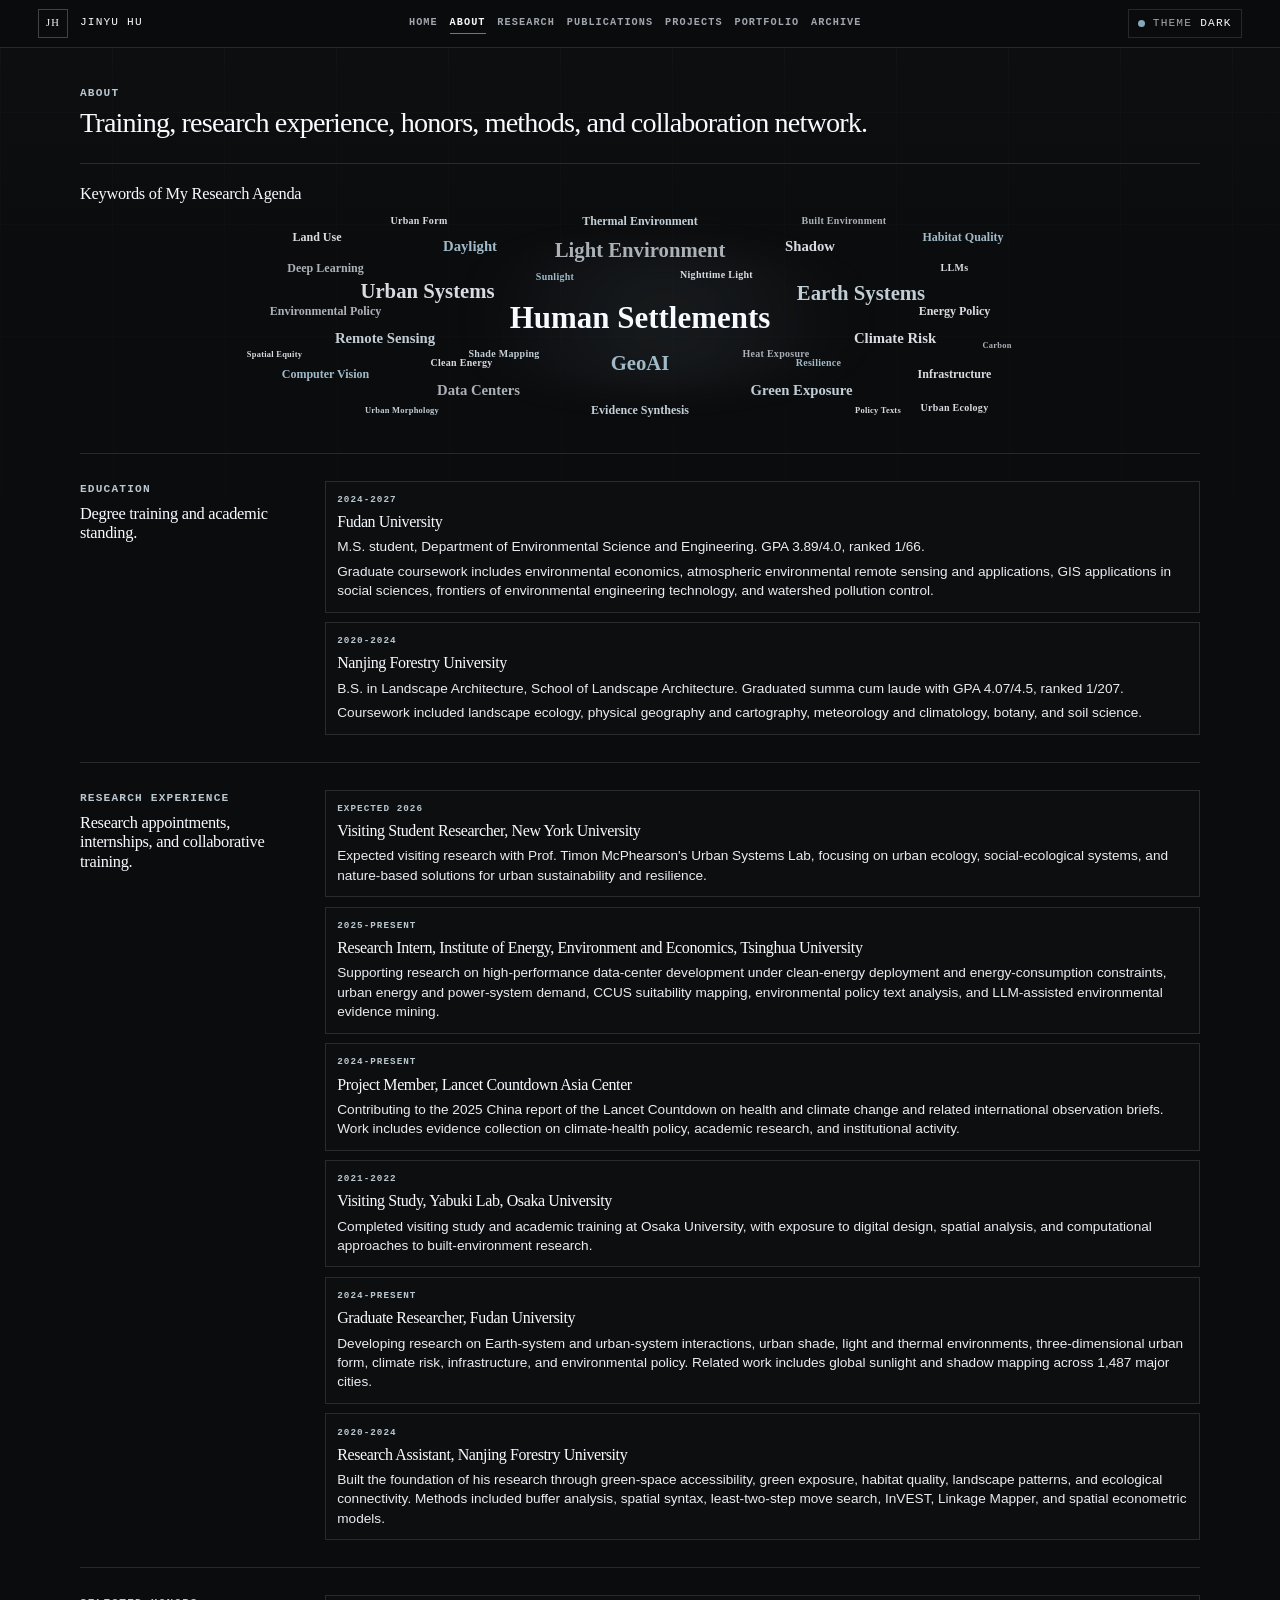
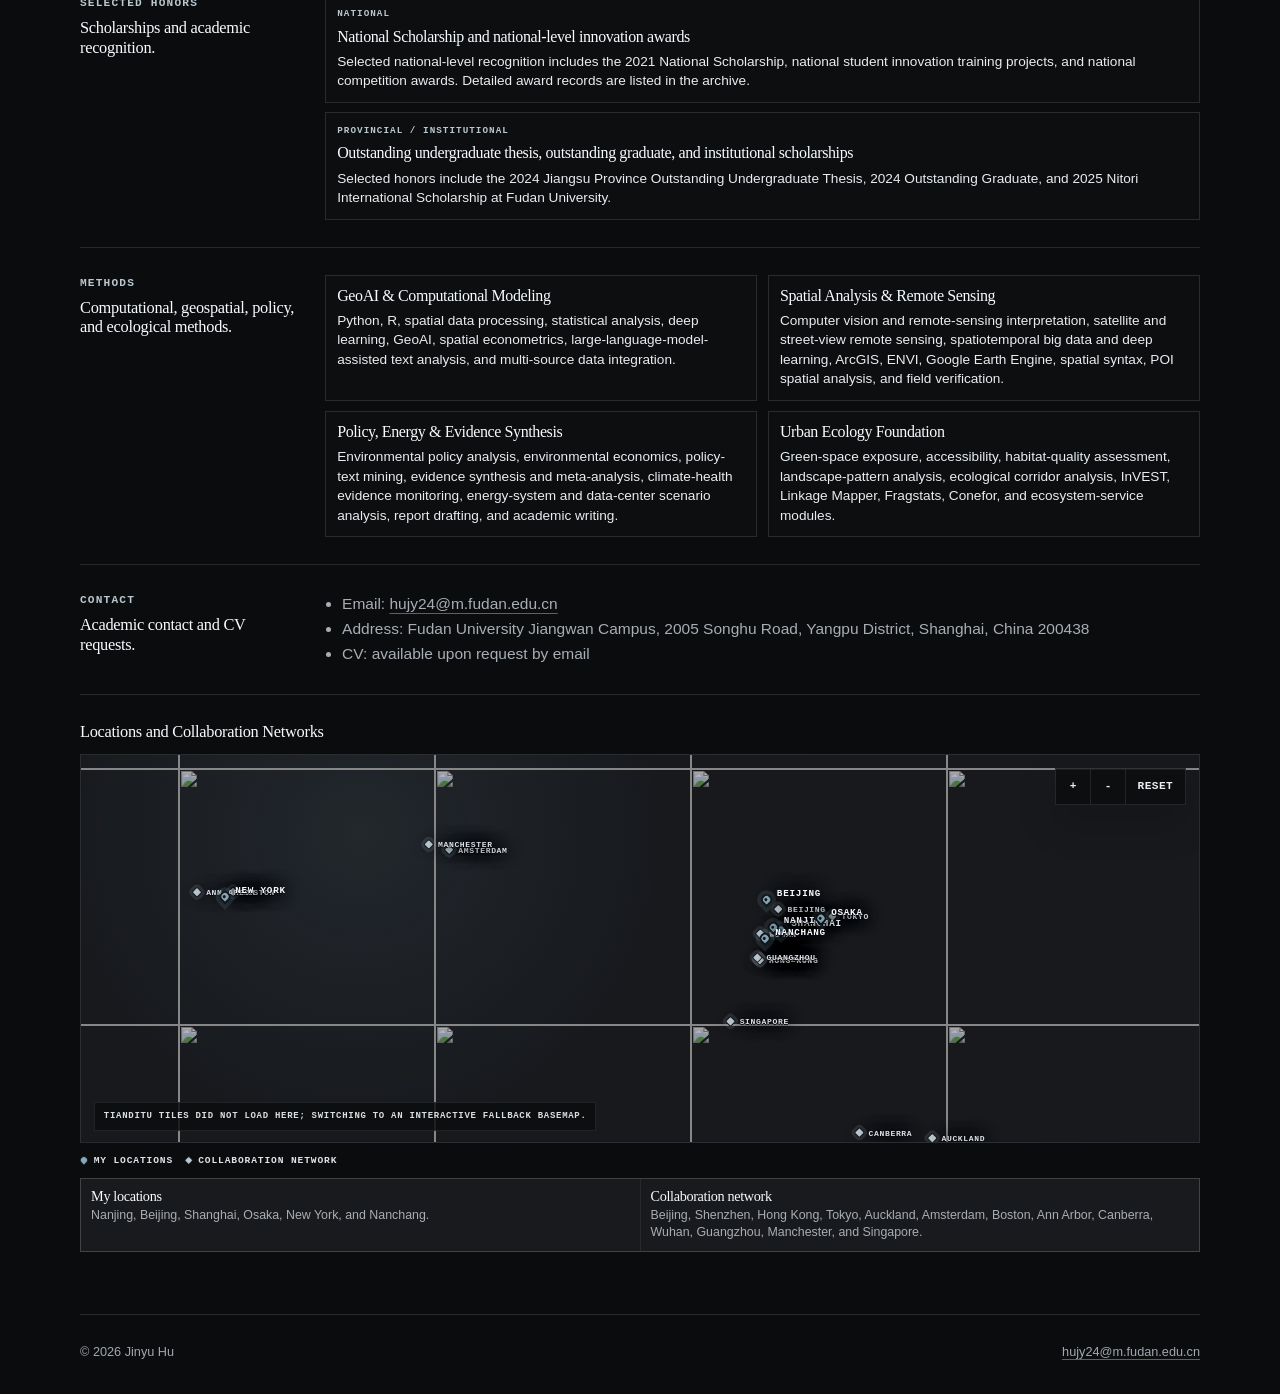
==== commit 488d16a0: "Tighten site layout density" ====
--- a/about.html
+++ b/about.html
@@ -15,7 +15,7 @@
       }
     })();
   </script>
-  <link rel="stylesheet" href="styles.css?v=about-lean-20260604">
+  <link rel="stylesheet" href="styles.css?v=density-pass-20260604">
 </head>
 <body>
   <header class="site-header">
--- a/styles.css
+++ b/styles.css
@@ -4593,3 +4593,727 @@
     font-size: 0.6rem;
   }
 }
+
+/* Site density pass: reduce non-informative vertical whitespace before adding new visuals. */
+html {
+  font-size: 15.5px;
+}
+
+.site-header {
+  padding-block: 0.56rem;
+}
+
+.brand-mark {
+  width: 1.9rem;
+  height: 1.9rem;
+}
+
+.nav {
+  gap: 0.48rem 0.76rem;
+}
+
+.nav a {
+  min-height: 0.85rem;
+  font-size: 0.66rem;
+}
+
+.theme-toggle {
+  min-height: 1.9rem;
+  padding-inline: 0.58rem;
+}
+
+.home-main,
+.page-shell,
+.about-page {
+  width: min(1120px, calc(100% - 2rem));
+}
+
+.page-shell {
+  padding-top: 0.95rem;
+}
+
+.page-title,
+.research-title,
+.about-title,
+.portfolio-title--compact {
+  padding: clamp(0.9rem, 2vw, 1.45rem) 0 clamp(0.9rem, 2vw, 1.45rem);
+}
+
+.page-title .eyebrow,
+.about-section__heading .eyebrow,
+.project-section-heading .eyebrow,
+.portfolio-reader-info__text .pub-meta,
+.pub-group__label {
+  margin-bottom: 0.34rem;
+}
+
+.page-title h1,
+.about-title h1,
+.research-title h1,
+.portfolio-title--compact h1 {
+  max-width: 820px;
+  font-size: clamp(1.45rem, 2.2vw, 2.05rem);
+  line-height: 1.08;
+}
+
+.page-lead,
+.portfolio-title--compact .portfolio-lead {
+  max-width: 760px;
+  margin-top: 0.62rem;
+  font-size: 0.94rem;
+  line-height: 1.42;
+}
+
+.academic-home {
+  padding-top: 0.72rem;
+}
+
+.academic-profile {
+  grid-template-columns: minmax(230px, 0.3fr) minmax(0, 0.7fr);
+  gap: clamp(1.3rem, 4vw, 3.8rem);
+  padding: clamp(0.8rem, 2vw, 1.55rem) 0 clamp(1.15rem, 2.5vw, 2rem);
+}
+
+.academic-sidebar {
+  top: 3.9rem;
+  padding-right: clamp(0.8rem, 2vw, 1.35rem);
+}
+
+.academic-sidebar h1 {
+  font-size: clamp(1.72rem, 2.55vw, 2.35rem);
+}
+
+.portrait-frame {
+  margin: 0.58rem 0 0.66rem;
+}
+
+:root {
+  --profile-media-width: 10.1rem;
+  --measure: 72ch;
+}
+
+.academic-sidebar .profile-title {
+  margin-top: 0.62rem;
+  font-size: clamp(0.94rem, 1.15vw, 1.04rem);
+  line-height: 1.26;
+}
+
+.profile-meta {
+  gap: 0.42rem;
+  margin-top: 0.82rem;
+}
+
+.profile-meta div {
+  padding-top: 0.38rem;
+}
+
+.profile-meta dt {
+  margin-bottom: 0.08rem;
+  font-size: 0.6rem;
+}
+
+.profile-meta dd {
+  font-size: 0.84rem;
+  line-height: 1.26;
+}
+
+.profile-link-panel {
+  gap: 0.44rem;
+  margin-bottom: 0.64rem;
+}
+
+.profile-social-links {
+  gap: 0.34rem;
+}
+
+.profile-social-link {
+  min-height: 2rem;
+}
+
+.profile-email-link {
+  min-height: 2rem;
+  padding-inline: 0.5rem;
+}
+
+.academic-sidebar .profile-actions {
+  margin-top: 0.74rem;
+}
+
+.academic-intro h2 {
+  font-size: clamp(1.28rem, 1.8vw, 1.72rem);
+}
+
+.intro-lead {
+  margin: 0.56rem 0 0.66rem;
+  font-size: clamp(1.02rem, 1.38vw, 1.18rem);
+  line-height: 1.34;
+}
+
+.academic-intro p {
+  margin: 0.56rem 0;
+  font-size: 0.94rem;
+  line-height: 1.56;
+}
+
+.academic-columns {
+  gap: clamp(1rem, 2.8vw, 2.2rem);
+  margin-top: 1rem;
+  padding-top: 0.82rem;
+}
+
+.academic-columns h3 {
+  margin-bottom: 0.46rem;
+  font-size: 0.66rem;
+}
+
+.academic-columns li {
+  margin: 0.18rem 0;
+  line-height: 1.4;
+}
+
+.home-supplement {
+  gap: clamp(1.2rem, 3vw, 2.8rem);
+  padding: clamp(1.2rem, 2.8vw, 2.2rem) 0;
+}
+
+.home-supplement > div {
+  padding-top: 0.72rem;
+}
+
+.home-supplement h2 {
+  font-size: clamp(1.05rem, 1.55vw, 1.32rem);
+}
+
+.home-supplement p {
+  margin: 0.55rem 0 0;
+  font-size: 0.9rem;
+  line-height: 1.5;
+}
+
+.content-grid,
+.research-map,
+.pub-list,
+.portfolio-grid,
+.archive-list,
+.section,
+.project-list {
+  padding: clamp(1.05rem, 2.5vw, 1.85rem) 0;
+}
+
+.research-positioning,
+.method-integration {
+  gap: clamp(0.8rem, 2vw, 1.45rem);
+  padding: clamp(0.95rem, 2.2vw, 1.6rem) 0;
+}
+
+.research-positioning__main h2,
+.method-integration__intro h2 {
+  margin-bottom: 0.52rem;
+  font-size: clamp(1.12rem, 1.75vw, 1.52rem);
+}
+
+.research-positioning__main p,
+.research-positioning__aside p,
+.research-theme__body p,
+.method-integration__intro p,
+.method-grid p {
+  font-size: 0.86rem;
+  line-height: 1.42;
+}
+
+.research-positioning__main p,
+.research-theme__body > p {
+  margin-top: 0.44rem;
+}
+
+.research-positioning__aside {
+  padding: 0.82rem;
+}
+
+.research-positioning__aside h2 {
+  margin-bottom: 0.38rem;
+  font-size: clamp(1rem, 1.45vw, 1.25rem);
+}
+
+.research-positioning__aside dl {
+  margin-top: 0.62rem;
+}
+
+.research-positioning__aside div {
+  padding: 0.52rem;
+}
+
+.research-positioning__aside dt,
+.research-theme__meta span,
+.research-positioning__aside dd {
+  font-size: 0.62rem;
+}
+
+.research-theme-list {
+  padding: clamp(0.72rem, 1.8vw, 1.28rem) 0;
+}
+
+.research-theme,
+.research-theme--primary,
+.research-theme--wide {
+  gap: 0.72rem;
+  padding: clamp(0.72rem, 1.5vw, 1rem);
+}
+
+.research-theme--primary,
+.research-theme--wide {
+  grid-template-columns: minmax(125px, 0.18fr) minmax(0, 1fr);
+}
+
+.research-theme__meta span {
+  min-height: 1.55rem;
+  padding-inline: 0.42rem;
+}
+
+.research-theme__meta p {
+  max-width: 12rem;
+  margin-top: 0.42rem;
+  font-size: 0.72rem;
+  line-height: 1.3;
+}
+
+.research-theme__body h2,
+.research-theme--primary .research-theme__body h2,
+.research-theme--wide .research-theme__body h2 {
+  margin-bottom: 0.36rem;
+  font-size: clamp(1.08rem, 1.65vw, 1.52rem);
+  line-height: 1.12;
+}
+
+.research-theme__grid {
+  margin-top: 0.56rem;
+}
+
+.research-theme__grid section,
+.method-grid article {
+  min-height: 88px;
+  padding: 0.54rem;
+}
+
+.research-theme__grid h3,
+.method-grid h3 {
+  margin-bottom: 0.36rem;
+  font-size: clamp(0.9rem, 1.05vw, 1rem);
+}
+
+.research-theme__grid p,
+.method-grid p {
+  font-size: 0.78rem;
+  line-height: 1.38;
+}
+
+.method-integration {
+  grid-template-columns: minmax(0, 0.64fr) minmax(0, 1.36fr);
+}
+
+.method-integration__intro p {
+  margin-top: 0.46rem;
+}
+
+.pub-group {
+  gap: 0.62rem;
+  padding: clamp(1rem, 2vw, 1.55rem) 0;
+}
+
+.pub-group + .pub-group {
+  margin-top: 0.25rem;
+}
+
+.pub-group--primary {
+  padding-top: clamp(1.25rem, 2.5vw, 2rem);
+}
+
+.pub-group__header {
+  padding-bottom: clamp(0.6rem, 1.3vw, 0.85rem);
+}
+
+.pub-group h2 {
+  font-size: clamp(1.22rem, 2vw, 1.85rem);
+}
+
+.publication-summary {
+  margin-top: 0.48rem;
+  font-size: 0.86rem;
+  line-height: 1.42;
+}
+
+.publication-item {
+  grid-template-columns: minmax(0, 1fr) minmax(155px, 22%);
+  column-gap: clamp(0.75rem, 1.6vw, 1.2rem);
+  padding: clamp(0.68rem, 1.35vw, 0.9rem);
+}
+
+.publication-item h3 {
+  margin-top: 0.22rem;
+  font-size: clamp(0.98rem, 1.25vw, 1.16rem);
+  line-height: 1.2;
+}
+
+.publication-item p {
+  margin-top: 0.3rem;
+  font-size: 0.86rem;
+  line-height: 1.38;
+}
+
+.publication-links {
+  gap: 0.34rem;
+  margin-top: 0.45rem;
+}
+
+.publication-links a {
+  min-height: 1.56rem;
+  padding-inline: 0.48rem;
+  font-size: 0.6rem;
+}
+
+.project-list {
+  gap: 0.72rem;
+}
+
+.project-section-heading {
+  padding: clamp(0.72rem, 1.8vw, 1rem) 0 0.08rem;
+}
+
+.project-section-heading h2 {
+  max-width: 780px;
+  font-size: clamp(1.05rem, 1.65vw, 1.38rem);
+  line-height: 1.14;
+}
+
+.project-entry {
+  grid-template-columns: minmax(155px, 0.24fr) minmax(0, 0.76fr);
+  gap: clamp(0.95rem, 2.6vw, 2.2rem);
+  padding: clamp(0.78rem, 1.8vw, 1.18rem) 0;
+}
+
+.project-meta {
+  gap: 0.32rem;
+  font-size: 0.61rem;
+}
+
+.project-body h2 {
+  font-size: clamp(1.12rem, 1.72vw, 1.46rem);
+  line-height: 1.16;
+}
+
+.project-body p {
+  margin: 0.48rem 0;
+  font-size: 0.9rem;
+  line-height: 1.5;
+}
+
+.project-body dl {
+  gap: 0.36rem;
+  margin-top: 0.72rem;
+}
+
+.project-body dl div {
+  grid-template-columns: minmax(80px, 0.18fr) minmax(0, 0.82fr);
+  gap: 0.72rem;
+  padding-top: 0.38rem;
+}
+
+.project-body dt {
+  font-size: 0.6rem;
+}
+
+.project-body dd {
+  font-size: 0.86rem;
+  line-height: 1.36;
+}
+
+.about-title {
+  padding-bottom: clamp(0.95rem, 2.1vw, 1.55rem);
+}
+
+.about-wordcloud-section {
+  padding: clamp(0.85rem, 2vw, 1.35rem) 0 clamp(0.9rem, 2vw, 1.45rem);
+}
+
+.about-section {
+  grid-template-columns: minmax(135px, 0.2fr) minmax(0, 0.8fr);
+  gap: clamp(0.9rem, 2.4vw, 1.7rem);
+  padding: clamp(1rem, 2.4vw, 1.75rem) 0;
+}
+
+.about-section__heading h2 {
+  max-width: 220px;
+  font-size: clamp(0.96rem, 1.28vw, 1.12rem);
+}
+
+.about-word-cloud {
+  min-height: clamp(10.5rem, 20vw, 14.5rem);
+  max-width: 850px;
+  margin-top: 0.1rem;
+}
+
+.word-cloud__term--xxl {
+  font-size: clamp(1.32rem, 2.42vw, 2.05rem);
+}
+
+.word-cloud__term--xl {
+  font-size: clamp(0.98rem, 1.62vw, 1.38rem);
+}
+
+.word-cloud__term--lg {
+  font-size: clamp(0.8rem, 1.15vw, 1rem);
+}
+
+.word-cloud__term--md {
+  font-size: clamp(0.68rem, 0.94vw, 0.82rem);
+}
+
+.word-cloud__term--sm {
+  font-size: clamp(0.58rem, 0.78vw, 0.68rem);
+}
+
+.word-cloud__term--xs {
+  font-size: clamp(0.52rem, 0.66vw, 0.6rem);
+}
+
+.about-timeline,
+.timeline-list {
+  gap: 0.62rem;
+}
+
+.timeline-list article,
+.skill-grid section,
+.research-detail article {
+  padding: 0.72rem;
+}
+
+.timeline-list span {
+  margin-bottom: 0.34rem;
+  font-size: 0.6rem;
+}
+
+.about-page .about-timeline h3,
+.about-page .about-skill-grid h3 {
+  margin-bottom: 0.3rem;
+  font-size: clamp(0.98rem, 1.25vw, 1.1rem);
+}
+
+.about-page .about-timeline p,
+.about-page .about-skill-grid p {
+  margin-top: 0.34rem;
+  font-size: 0.88rem;
+  line-height: 1.42;
+}
+
+.about-skill-grid,
+.skill-grid {
+  gap: 0.68rem;
+}
+
+.about-section--map .about-section__body {
+  margin-top: 0.8rem;
+}
+
+.about-map {
+  gap: 0.62rem;
+}
+
+.about-webgis__viewport {
+  height: clamp(17rem, 38vw, 25rem);
+  min-height: 17rem;
+}
+
+.about-map__lists section {
+  padding: 0.65rem;
+}
+
+.about-map__lists h3 {
+  margin-bottom: 0.24rem;
+  font-size: 0.92rem;
+}
+
+.about-map__lists p {
+  font-size: 0.8rem;
+  line-height: 1.38;
+}
+
+.archive-list {
+  gap: 0.62rem;
+}
+
+.archive-item {
+  padding: 0.86rem;
+}
+
+.archive-item h2 {
+  margin: 0.42rem 0;
+  font-size: clamp(1.05rem, 1.55vw, 1.34rem);
+  line-height: 1.16;
+}
+
+.archive-item p {
+  margin: 0.45rem 0 0;
+  font-size: 0.88rem;
+  line-height: 1.42;
+}
+
+.portfolio-page--reader {
+  width: min(1000px, calc(100% - 2rem));
+}
+
+.portfolio-reader-shell,
+.portfolio-workbench--readers {
+  gap: clamp(0.95rem, 2.5vw, 1.65rem);
+}
+
+.portfolio-workbench--readers {
+  padding-top: clamp(0.85rem, 2vw, 1.35rem);
+}
+
+.portfolio-project-reader {
+  gap: 0.62rem;
+  padding: clamp(0.62rem, 1.2vw, 0.82rem);
+}
+
+.portfolio-reader-info {
+  gap: clamp(0.75rem, 1.6vw, 1rem);
+  padding: clamp(0.7rem, 1.3vw, 0.9rem);
+}
+
+.portfolio-reader-info__text h2 {
+  font-size: clamp(1.28rem, 2vw, 1.82rem);
+}
+
+.portfolio-reader-info__text p:not(.pub-meta) {
+  margin-top: 0.42rem;
+  font-size: 0.88rem;
+  line-height: 1.42;
+}
+
+.portfolio-reader-facts div {
+  padding: 0.55rem 0.65rem;
+}
+
+.portfolio-reader-facts dt {
+  font-size: 0.58rem;
+}
+
+.portfolio-reader-facts dd {
+  font-size: 0.8rem;
+  line-height: 1.25;
+}
+
+.portfolio-board-frame--reader,
+.portfolio-board-frame {
+  gap: 0.48rem;
+  padding: clamp(0.5rem, 1vw, 0.72rem);
+}
+
+.portfolio-board-toolbar {
+  min-height: 1.9rem;
+}
+
+.portfolio-board-count,
+.portfolio-board-open,
+.portfolio-board-button,
+.portfolio-slide-tabs button {
+  font-size: 0.58rem;
+}
+
+.portfolio-board-open,
+.portfolio-board-button,
+.portfolio-slide-tabs button {
+  min-height: 1.78rem;
+}
+
+.portfolio-board-toolbar strong {
+  font-size: clamp(0.9rem, 1.1vw, 1rem);
+}
+
+.portfolio-slide-tabs {
+  gap: 0.32rem;
+}
+
+.portfolio-slide-tabs--spreads button {
+  min-width: 1.95rem;
+  min-height: 1.72rem;
+}
+
+.portfolio-note {
+  padding-top: 0.65rem;
+}
+
+.portfolio-note p {
+  font-size: 0.66rem;
+  line-height: 1.42;
+}
+
+.site-footer {
+  width: min(1120px, calc(100% - 2rem));
+  margin-top: clamp(1.3rem, 3vw, 2.2rem);
+  padding: 0.95rem 0 1.25rem;
+  font-size: 0.82rem;
+}
+
+@media (max-width: 980px) {
+  .research-positioning,
+  .method-integration,
+  .research-theme--primary,
+  .research-theme--wide,
+  .portfolio-reader-info {
+    grid-template-columns: 1fr;
+  }
+
+  .research-theme__meta p {
+    max-width: none;
+  }
+
+  .portfolio-reader-facts {
+    grid-template-columns: repeat(2, minmax(0, 1fr));
+  }
+}
+
+@media (max-width: 760px) {
+  html {
+    font-size: 16px;
+  }
+
+  .home-main,
+  .page-shell,
+  .about-page,
+  .portfolio-page--reader {
+    width: min(100% - 1.15rem, 1120px);
+  }
+
+  .academic-profile,
+  .academic-columns,
+  .home-supplement,
+  .about-section,
+  .publication-item,
+  .project-entry,
+  .project-body dl div,
+  .method-integration,
+  .research-positioning {
+    grid-template-columns: 1fr;
+  }
+
+  .academic-sidebar {
+    padding-right: 0;
+  }
+
+  .page-title h1,
+  .about-title h1,
+  .research-title h1,
+  .portfolio-title--compact h1 {
+    font-size: clamp(1.65rem, 8vw, 2.25rem);
+  }
+
+  .about-word-cloud {
+    min-height: 0;
+  }
+
+  .about-webgis__viewport {
+    height: clamp(16rem, 72vw, 22rem);
+    min-height: 16rem;
+  }
+}
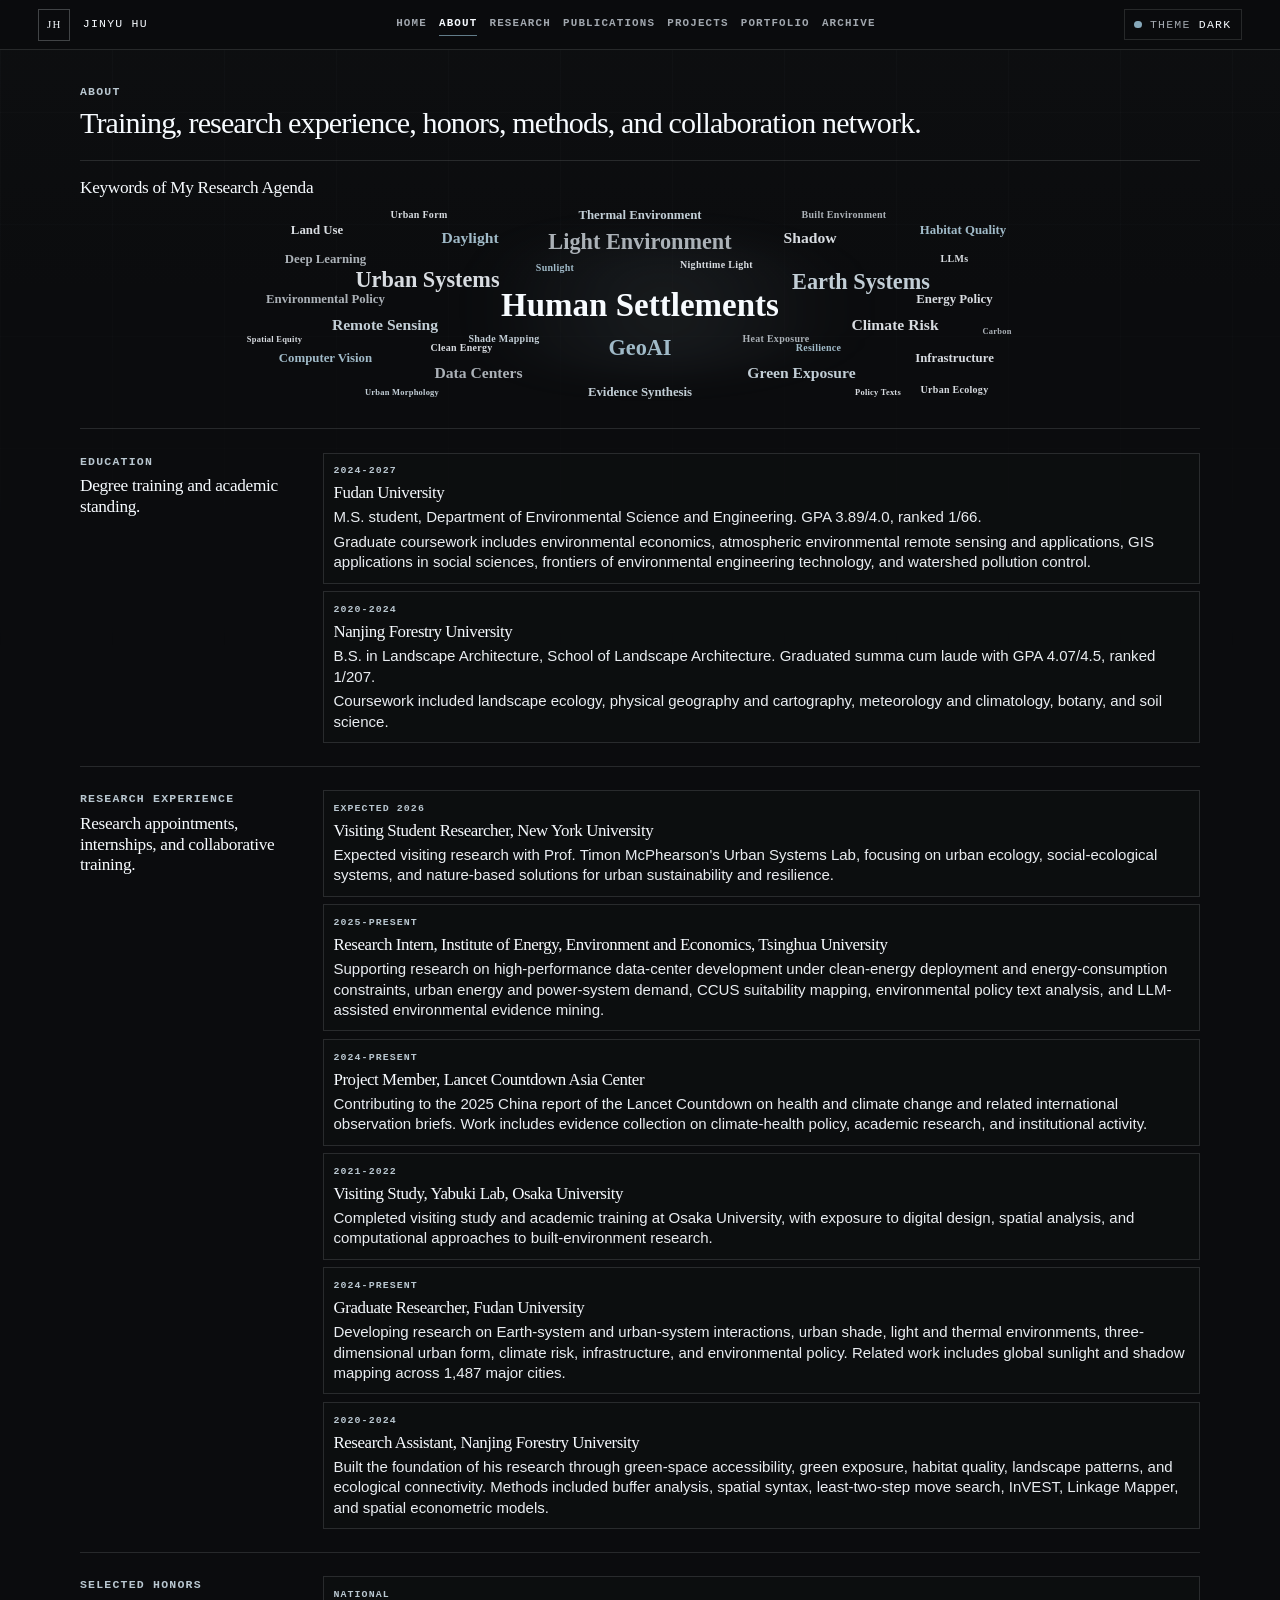
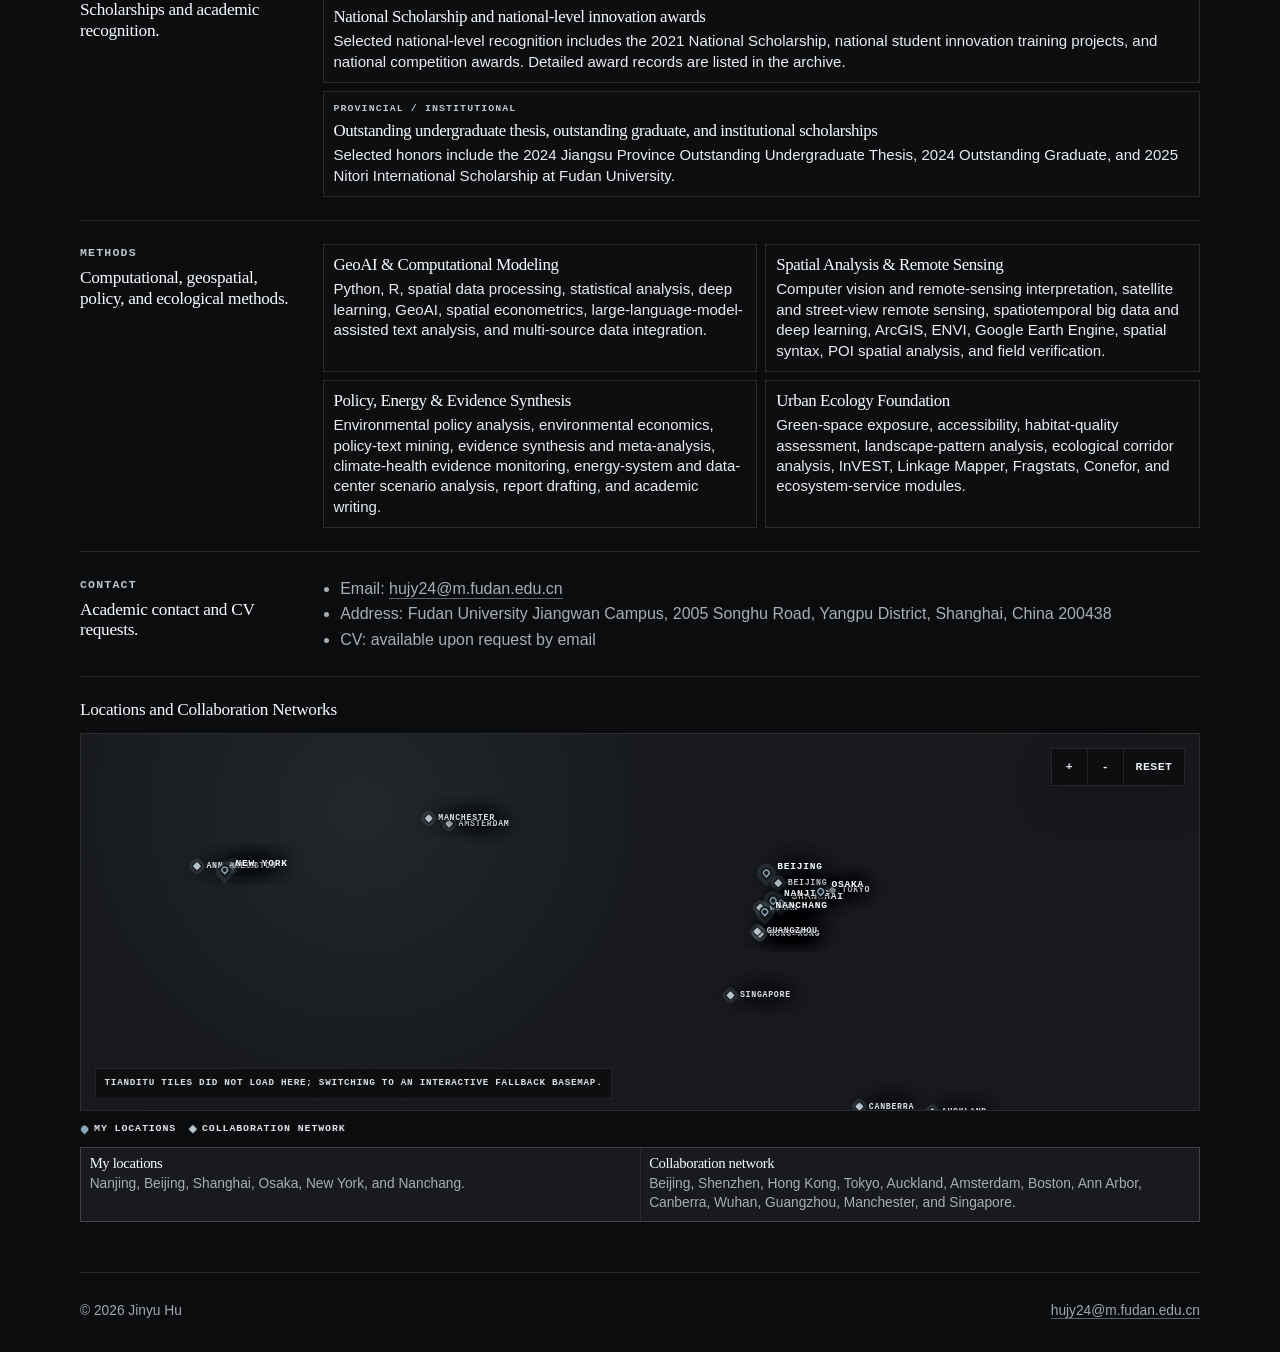
==== commit 4d302aa9: "Balance typography and layout density" ====
--- a/about.html
+++ b/about.html
@@ -15,7 +15,7 @@
       }
     })();
   </script>
-  <link rel="stylesheet" href="styles.css?v=density-pass-20260604">
+  <link rel="stylesheet" href="styles.css?v=density-balance-20260605">
 </head>
 <body>
   <header class="site-header">
--- a/styles.css
+++ b/styles.css
@@ -5317,3 +5317,554 @@
     min-height: 16rem;
   }
 }
+
+/* Density balance pass: keep typography readable while tightening structural whitespace. */
+html {
+  font-size: 16px;
+}
+
+.site-header {
+  padding-block: 0.54rem;
+}
+
+.brand-mark {
+  width: 2rem;
+  height: 2rem;
+}
+
+.nav a {
+  font-size: 0.68rem;
+}
+
+.theme-toggle {
+  min-height: 1.95rem;
+}
+
+.page-shell {
+  padding-top: 0.78rem;
+}
+
+.page-title,
+.research-title,
+.about-title,
+.portfolio-title--compact {
+  padding-block: clamp(0.78rem, 1.7vw, 1.28rem);
+}
+
+.page-title h1,
+.about-title h1,
+.research-title h1,
+.portfolio-title--compact h1 {
+  max-width: 850px;
+  font-size: clamp(1.62rem, 2.35vw, 2.22rem);
+  line-height: 1.07;
+}
+
+.page-lead,
+.portfolio-title--compact .portfolio-lead {
+  margin-top: 0.5rem;
+  font-size: 0.98rem;
+  line-height: 1.42;
+}
+
+.academic-home {
+  padding-top: 0.58rem;
+}
+
+.academic-profile {
+  gap: clamp(1.25rem, 3.6vw, 3.4rem);
+  padding: clamp(0.7rem, 1.75vw, 1.35rem) 0 clamp(1rem, 2.25vw, 1.72rem);
+}
+
+.academic-sidebar {
+  padding-right: clamp(0.7rem, 1.8vw, 1.22rem);
+}
+
+.academic-sidebar h1 {
+  font-size: clamp(1.9rem, 2.78vw, 2.58rem);
+}
+
+:root {
+  --profile-media-width: 10.45rem;
+  --measure: 70ch;
+}
+
+.portrait-frame {
+  margin-block: 0.52rem 0.58rem;
+}
+
+.profile-link-panel {
+  gap: 0.4rem;
+  margin-bottom: 0.56rem;
+}
+
+.academic-sidebar .profile-title {
+  margin-top: 0.52rem;
+  font-size: clamp(0.98rem, 1.18vw, 1.08rem);
+  line-height: 1.27;
+}
+
+.profile-meta {
+  gap: 0.34rem;
+  margin-top: 0.68rem;
+}
+
+.profile-meta div {
+  padding-top: 0.32rem;
+}
+
+.profile-meta dt {
+  font-size: 0.62rem;
+}
+
+.profile-meta dd {
+  font-size: 0.88rem;
+  line-height: 1.27;
+}
+
+.academic-sidebar .profile-actions {
+  margin-top: 0.66rem;
+}
+
+.academic-intro h2 {
+  font-size: clamp(1.42rem, 1.95vw, 1.88rem);
+}
+
+.intro-lead {
+  margin: 0.48rem 0 0.56rem;
+  font-size: clamp(1.1rem, 1.5vw, 1.28rem);
+  line-height: 1.32;
+}
+
+.academic-intro p {
+  margin: 0.46rem 0;
+  font-size: 0.99rem;
+  line-height: 1.5;
+}
+
+.academic-columns {
+  gap: clamp(0.9rem, 2.4vw, 1.9rem);
+  margin-top: 0.82rem;
+  padding-top: 0.68rem;
+}
+
+.academic-columns h3 {
+  margin-bottom: 0.36rem;
+  font-size: 0.68rem;
+}
+
+.academic-columns ul {
+  padding-left: 1rem;
+}
+
+.academic-columns li {
+  margin-block: 0.12rem;
+  font-size: 0.96rem;
+  line-height: 1.36;
+}
+
+.home-supplement {
+  gap: clamp(1rem, 2.6vw, 2.4rem);
+  padding: clamp(0.95rem, 2.25vw, 1.75rem) 0;
+}
+
+.home-supplement > div {
+  padding-top: 0.58rem;
+}
+
+.home-supplement h2 {
+  font-size: clamp(1.18rem, 1.7vw, 1.42rem);
+}
+
+.home-supplement p {
+  margin-top: 0.42rem;
+  font-size: 0.96rem;
+  line-height: 1.45;
+}
+
+.content-grid,
+.research-map,
+.pub-list,
+.portfolio-grid,
+.archive-list,
+.section,
+.project-list {
+  padding-block: clamp(0.92rem, 2.1vw, 1.58rem);
+}
+
+.research-positioning,
+.method-integration {
+  gap: clamp(0.7rem, 1.8vw, 1.25rem);
+  padding-block: clamp(0.82rem, 1.9vw, 1.38rem);
+}
+
+.research-positioning__main h2,
+.method-integration__intro h2 {
+  margin-bottom: 0.42rem;
+  font-size: clamp(1.22rem, 1.88vw, 1.65rem);
+}
+
+.research-positioning__main p,
+.research-positioning__aside p,
+.research-theme__body p,
+.method-integration__intro p,
+.method-grid p {
+  font-size: 0.92rem;
+  line-height: 1.42;
+}
+
+.research-positioning__main p,
+.research-theme__body > p,
+.method-integration__intro p {
+  margin-top: 0.36rem;
+}
+
+.research-positioning__aside {
+  padding: 0.72rem;
+}
+
+.research-positioning__aside h2 {
+  font-size: clamp(1.12rem, 1.55vw, 1.36rem);
+}
+
+.research-positioning__aside dl {
+  margin-top: 0.52rem;
+}
+
+.research-positioning__aside div {
+  padding: 0.44rem;
+}
+
+.research-positioning__aside dt,
+.research-theme__meta span,
+.research-positioning__aside dd {
+  font-size: 0.64rem;
+}
+
+.research-theme-list {
+  padding-block: clamp(0.62rem, 1.45vw, 1rem);
+}
+
+.research-theme,
+.research-theme--primary,
+.research-theme--wide {
+  gap: 0.58rem;
+  padding: clamp(0.64rem, 1.25vw, 0.88rem);
+}
+
+.research-theme--primary,
+.research-theme--wide {
+  grid-template-columns: minmax(128px, 0.17fr) minmax(0, 1fr);
+}
+
+.research-theme__meta span {
+  min-height: 1.58rem;
+}
+
+.research-theme__meta p {
+  margin-top: 0.32rem;
+  font-size: 0.76rem;
+  line-height: 1.28;
+}
+
+.research-theme__body h2,
+.research-theme--primary .research-theme__body h2,
+.research-theme--wide .research-theme__body h2 {
+  margin-bottom: 0.28rem;
+  font-size: clamp(1.18rem, 1.82vw, 1.66rem);
+}
+
+.research-theme__grid {
+  margin-top: 0.45rem;
+}
+
+.research-theme__grid section,
+.method-grid article {
+  min-height: 82px;
+  padding: 0.48rem;
+}
+
+.research-theme__grid h3,
+.method-grid h3 {
+  margin-bottom: 0.28rem;
+  font-size: clamp(0.96rem, 1.12vw, 1.06rem);
+}
+
+.research-theme__grid p,
+.method-grid p {
+  font-size: 0.84rem;
+  line-height: 1.34;
+}
+
+.pub-group {
+  gap: 0.5rem;
+  padding-block: clamp(0.82rem, 1.72vw, 1.3rem);
+}
+
+.pub-group__header {
+  padding-bottom: clamp(0.48rem, 1vw, 0.7rem);
+}
+
+.pub-group h2 {
+  font-size: clamp(1.38rem, 2.15vw, 2rem);
+}
+
+.publication-summary {
+  margin-top: 0.38rem;
+  font-size: 0.92rem;
+  line-height: 1.4;
+}
+
+.publication-item {
+  grid-template-columns: minmax(0, 1fr) minmax(165px, 22%);
+  column-gap: clamp(0.68rem, 1.4vw, 1.05rem);
+  padding: clamp(0.58rem, 1.12vw, 0.78rem);
+}
+
+.publication-item h3 {
+  margin-top: 0.16rem;
+  font-size: clamp(1.06rem, 1.36vw, 1.24rem);
+  line-height: 1.18;
+}
+
+.publication-item p {
+  margin-top: 0.24rem;
+  font-size: 0.91rem;
+  line-height: 1.34;
+}
+
+.publication-authors {
+  font-size: 0.9rem;
+}
+
+.publication-links {
+  margin-top: 0.34rem;
+}
+
+.publication-links a {
+  min-height: 1.5rem;
+  font-size: 0.62rem;
+}
+
+.project-list {
+  gap: 0.56rem;
+}
+
+.project-section-heading {
+  padding: clamp(0.56rem, 1.42vw, 0.84rem) 0 0.04rem;
+}
+
+.project-section-heading h2 {
+  font-size: clamp(1.14rem, 1.78vw, 1.5rem);
+}
+
+.project-entry {
+  gap: clamp(0.8rem, 2.2vw, 1.85rem);
+  padding: clamp(0.62rem, 1.42vw, 0.95rem) 0;
+}
+
+.project-meta {
+  gap: 0.24rem;
+  font-size: 0.64rem;
+}
+
+.project-body h2 {
+  font-size: clamp(1.22rem, 1.88vw, 1.62rem);
+}
+
+.project-body p {
+  margin-block: 0.34rem;
+  font-size: 0.95rem;
+  line-height: 1.43;
+}
+
+.project-body dl {
+  gap: 0.28rem;
+  margin-top: 0.52rem;
+}
+
+.project-body dl div {
+  gap: 0.62rem;
+  padding-top: 0.3rem;
+}
+
+.project-body dt {
+  font-size: 0.62rem;
+}
+
+.project-body dd {
+  font-size: 0.9rem;
+  line-height: 1.32;
+}
+
+.about-wordcloud-section {
+  padding-block: clamp(0.66rem, 1.55vw, 1.08rem);
+}
+
+.about-section {
+  gap: clamp(0.72rem, 2vw, 1.45rem);
+  padding-block: clamp(0.82rem, 1.95vw, 1.45rem);
+}
+
+.about-section__heading h2 {
+  font-size: clamp(1.02rem, 1.35vw, 1.18rem);
+}
+
+.about-word-cloud {
+  min-height: clamp(9.6rem, 18vw, 13.2rem);
+}
+
+.word-cloud__term--xxl {
+  font-size: clamp(1.42rem, 2.58vw, 2.18rem);
+}
+
+.word-cloud__term--xl {
+  font-size: clamp(1.04rem, 1.74vw, 1.48rem);
+}
+
+.word-cloud__term--lg {
+  font-size: clamp(0.86rem, 1.22vw, 1.08rem);
+}
+
+.word-cloud__term--md {
+  font-size: clamp(0.72rem, 1vw, 0.88rem);
+}
+
+.about-timeline,
+.timeline-list {
+  gap: 0.48rem;
+}
+
+.timeline-list article,
+.skill-grid section,
+.research-detail article {
+  padding: 0.62rem;
+}
+
+.timeline-list span {
+  margin-bottom: 0.24rem;
+  font-size: 0.62rem;
+}
+
+.about-page .about-timeline h3,
+.about-page .about-skill-grid h3 {
+  margin-bottom: 0.22rem;
+  font-size: clamp(1.04rem, 1.32vw, 1.18rem);
+}
+
+.about-page .about-timeline p,
+.about-page .about-skill-grid p {
+  margin-top: 0.26rem;
+  font-size: 0.94rem;
+  line-height: 1.36;
+}
+
+.about-skill-grid,
+.skill-grid {
+  gap: 0.5rem;
+}
+
+.about-webgis__viewport {
+  height: clamp(16rem, 35vw, 23.5rem);
+  min-height: 16rem;
+}
+
+.about-map__lists section {
+  padding: 0.54rem;
+}
+
+.about-map__lists p {
+  font-size: 0.86rem;
+  line-height: 1.34;
+}
+
+.archive-list {
+  gap: 0.48rem;
+}
+
+.archive-item {
+  padding: 0.72rem;
+}
+
+.archive-item h2 {
+  margin-block: 0.32rem;
+  font-size: clamp(1.14rem, 1.68vw, 1.46rem);
+}
+
+.archive-item p {
+  margin-top: 0.32rem;
+  font-size: 0.94rem;
+  line-height: 1.36;
+}
+
+.portfolio-page--reader {
+  width: min(1040px, calc(100% - 2rem));
+}
+
+.portfolio-workbench--readers {
+  gap: clamp(0.78rem, 2vw, 1.35rem);
+  padding-top: clamp(0.65rem, 1.55vw, 1rem);
+}
+
+.portfolio-project-reader {
+  gap: 0.48rem;
+  padding: clamp(0.52rem, 1vw, 0.72rem);
+}
+
+.portfolio-reader-info {
+  gap: clamp(0.62rem, 1.35vw, 0.85rem);
+  padding: clamp(0.58rem, 1.08vw, 0.78rem);
+}
+
+.portfolio-reader-info__text h2 {
+  font-size: clamp(1.42rem, 2.18vw, 1.98rem);
+}
+
+.portfolio-reader-info__text p:not(.pub-meta) {
+  margin-top: 0.32rem;
+  font-size: 0.94rem;
+  line-height: 1.34;
+}
+
+.portfolio-reader-facts div {
+  padding: 0.46rem 0.56rem;
+}
+
+.portfolio-reader-facts dt {
+  font-size: 0.6rem;
+}
+
+.portfolio-reader-facts dd {
+  font-size: 0.86rem;
+}
+
+.portfolio-board-frame--reader,
+.portfolio-board-frame {
+  gap: 0.38rem;
+  padding: clamp(0.44rem, 0.86vw, 0.62rem);
+}
+
+.portfolio-board-toolbar strong {
+  font-size: clamp(0.98rem, 1.18vw, 1.08rem);
+}
+
+.portfolio-board-count,
+.portfolio-board-open,
+.portfolio-board-button,
+.portfolio-slide-tabs button {
+  font-size: 0.6rem;
+}
+
+.portfolio-note {
+  padding-top: 0.5rem;
+}
+
+.portfolio-note p {
+  font-size: 0.72rem;
+}
+
+.site-footer {
+  margin-top: clamp(1rem, 2.4vw, 1.72rem);
+  padding-block: 0.78rem 1.05rem;
+  font-size: 0.86rem;
+}
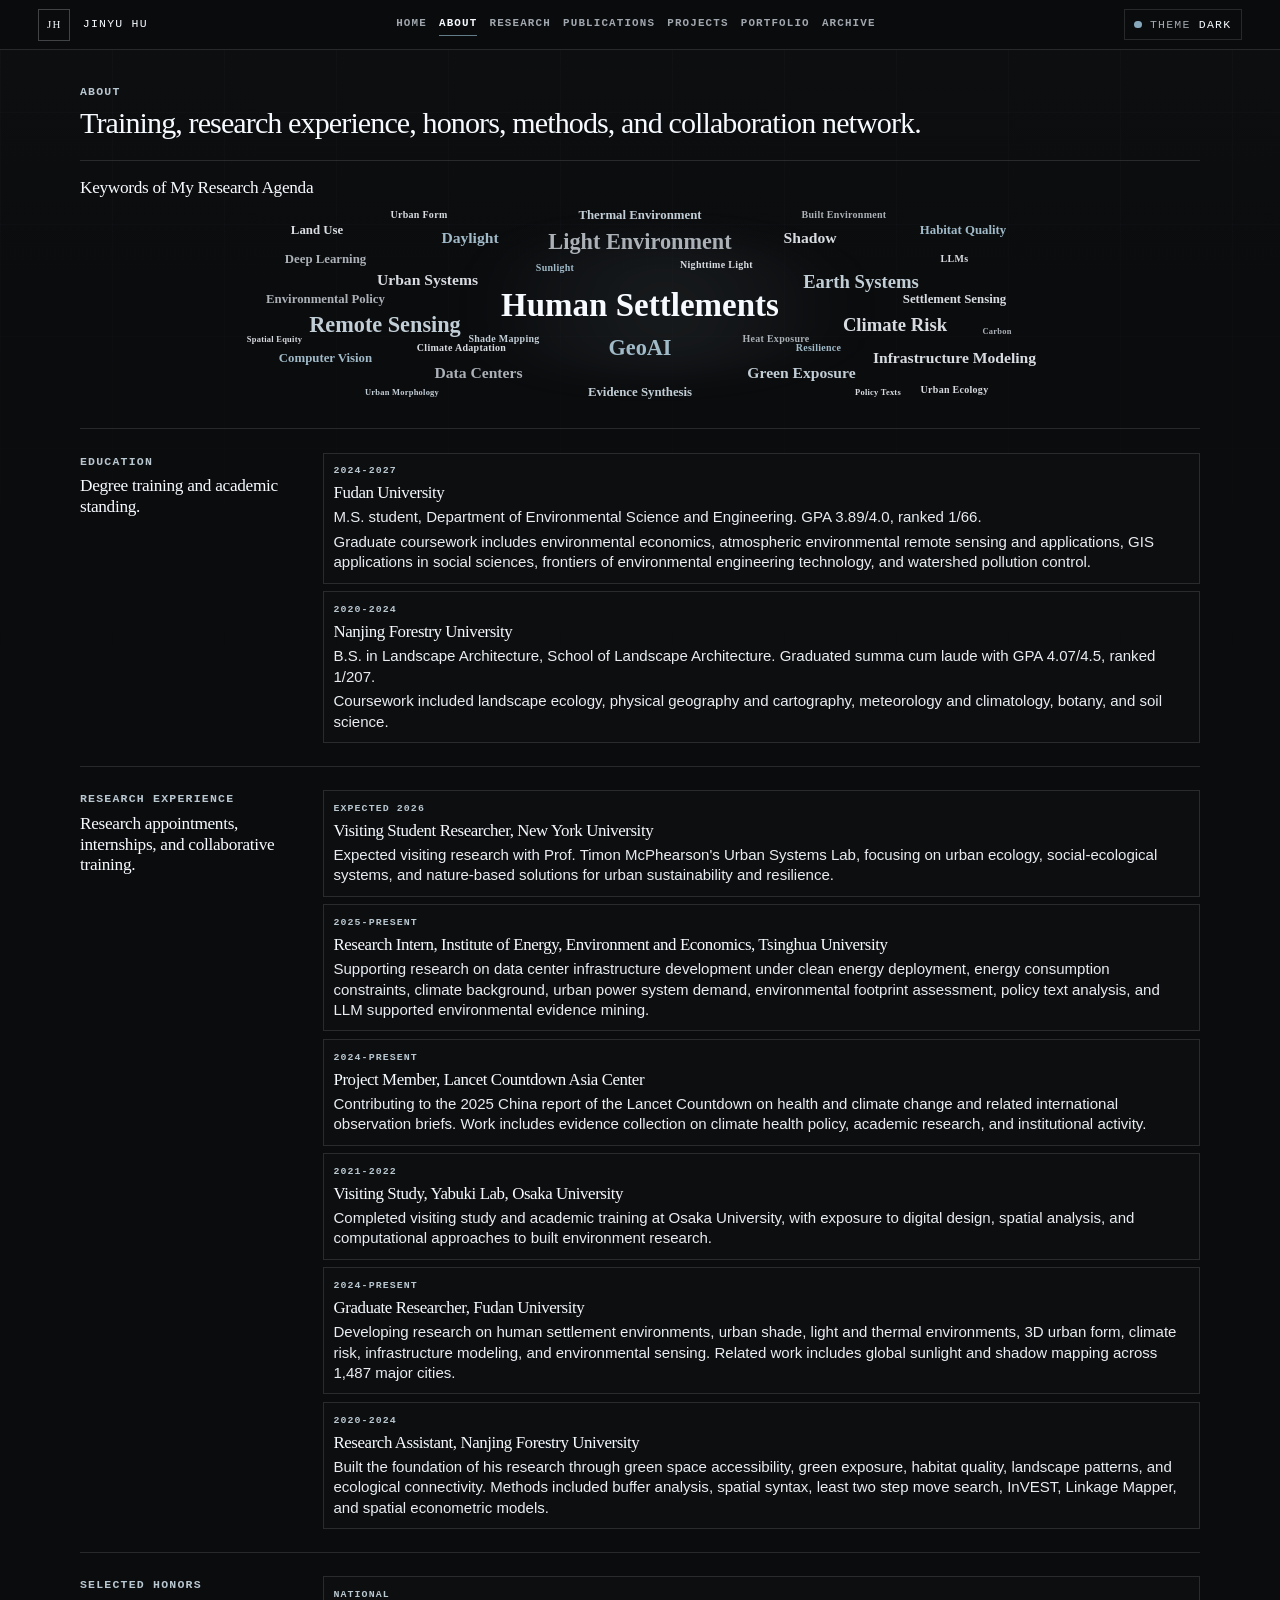
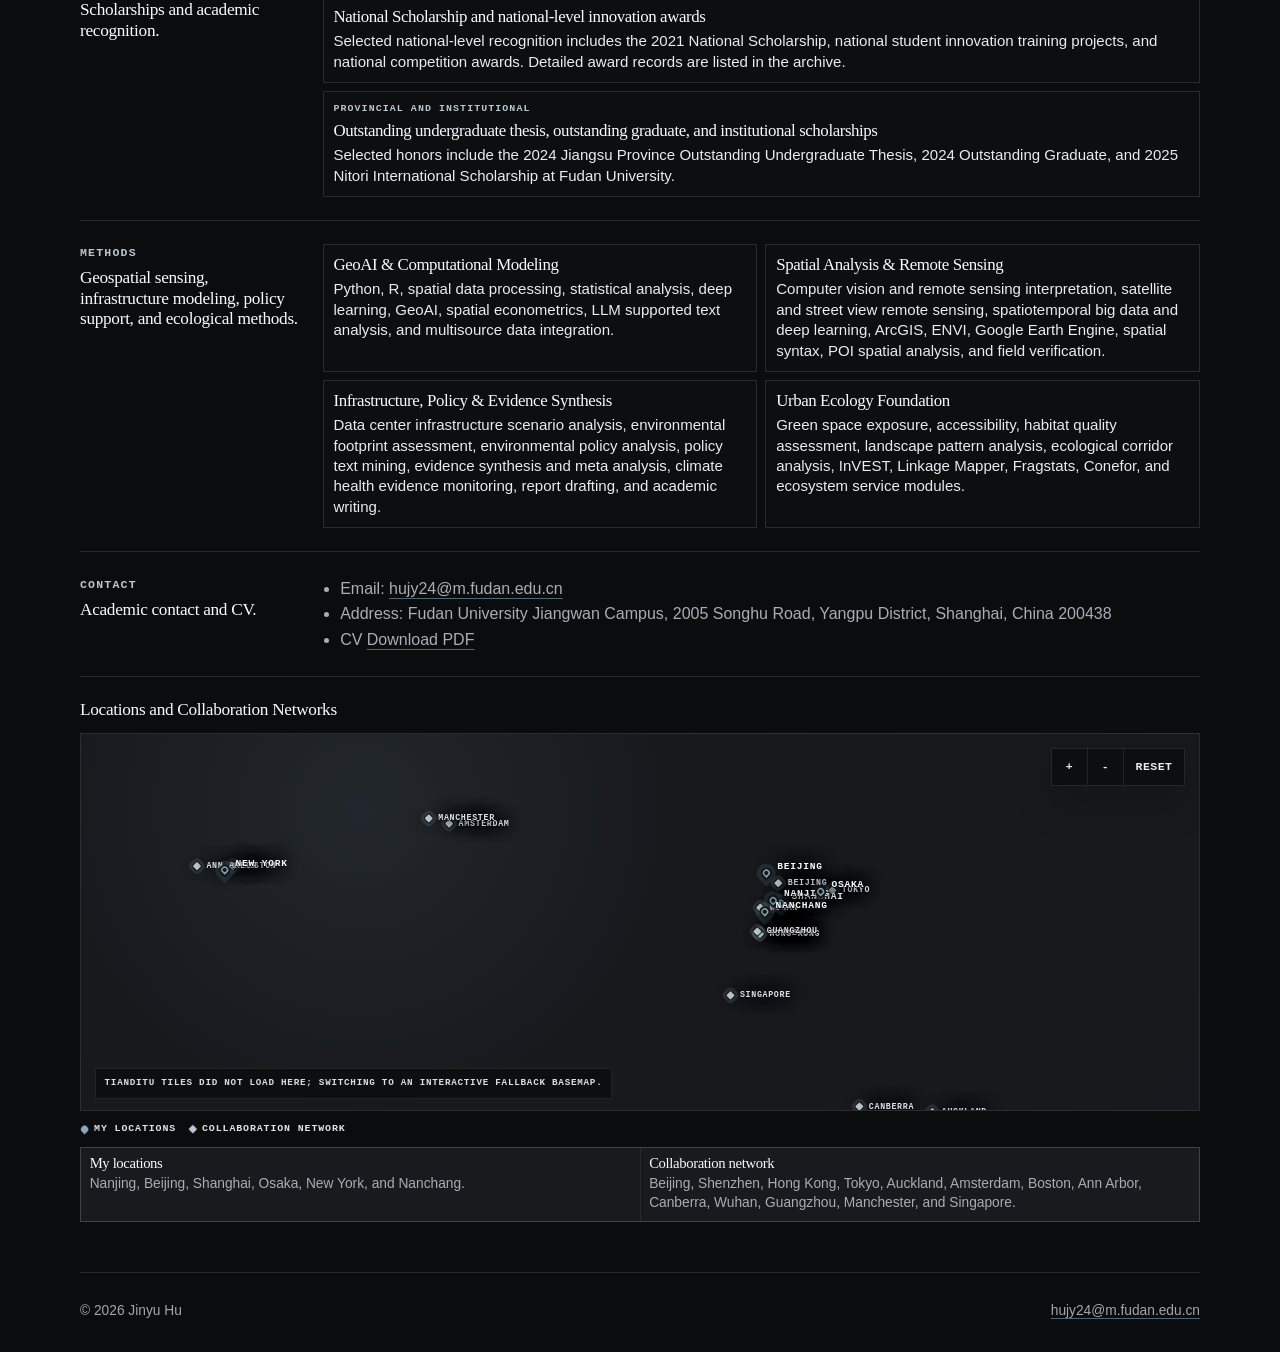
==== commit b6984e27: "Refine settlement research focus and publish CV" ====
--- a/about.html
+++ b/about.html
@@ -15,7 +15,7 @@
       }
     })();
   </script>
-  <link rel="stylesheet" href="styles.css?v=density-balance-20260605">
+  <link rel="stylesheet" href="styles.css?v=settlement-focus-20260618">
 </head>
 <body>
   <header class="site-header">
@@ -48,19 +48,19 @@
       <div class="about-section__body">
         <div class="about-word-cloud" aria-label="Research keyword word cloud">
           <span class="word-cloud__term word-cloud__term--xxl" style="--x: 50%; --y: 50%;">Human Settlements</span>
-          <span class="word-cloud__term word-cloud__term--xl" style="--x: 25%; --y: 38%;">Urban Systems</span>
-          <span class="word-cloud__term word-cloud__term--xl" style="--x: 76%; --y: 39%;">Earth Systems</span>
+          <span class="word-cloud__term word-cloud__term--lg" style="--x: 25%; --y: 38%;">Urban Systems</span>
+          <span class="word-cloud__term word-cloud__term--lg-plus" style="--x: 76%; --y: 39%;">Earth Systems</span>
           <span class="word-cloud__term word-cloud__term--xl" style="--x: 50%; --y: 20%;">Light Environment</span>
           <span class="word-cloud__term word-cloud__term--xl" style="--x: 50%; --y: 70%;">GeoAI</span>
-          <span class="word-cloud__term word-cloud__term--lg" style="--x: 20%; --y: 59%;">Remote Sensing</span>
-          <span class="word-cloud__term word-cloud__term--lg" style="--x: 80%; --y: 59%;">Climate Risk</span>
+          <span class="word-cloud__term word-cloud__term--xl" style="--x: 20%; --y: 59%;">Remote Sensing</span>
+          <span class="word-cloud__term word-cloud__term--lg-plus" style="--x: 80%; --y: 59%;">Climate Risk</span>
           <span class="word-cloud__term word-cloud__term--lg" style="--x: 31%; --y: 82%;">Data Centers</span>
           <span class="word-cloud__term word-cloud__term--lg" style="--x: 69%; --y: 82%;">Green Exposure</span>
           <span class="word-cloud__term word-cloud__term--lg" style="--x: 30%; --y: 18%;">Daylight</span>
           <span class="word-cloud__term word-cloud__term--lg" style="--x: 70%; --y: 18%;">Shadow</span>
           <span class="word-cloud__term word-cloud__term--md" style="--x: 13%; --y: 47%;">Environmental Policy</span>
-          <span class="word-cloud__term word-cloud__term--md" style="--x: 87%; --y: 47%;">Energy Policy</span>
-          <span class="word-cloud__term word-cloud__term--md" style="--x: 87%; --y: 75%;">Infrastructure</span>
+          <span class="word-cloud__term word-cloud__term--md" style="--x: 87%; --y: 47%;">Settlement Sensing</span>
+          <span class="word-cloud__term word-cloud__term--lg" style="--x: 87%; --y: 75%;">Infrastructure Modeling</span>
           <span class="word-cloud__term word-cloud__term--md" style="--x: 13%; --y: 75%;">Computer Vision</span>
           <span class="word-cloud__term word-cloud__term--md" style="--x: 13%; --y: 28%;">Deep Learning</span>
           <span class="word-cloud__term word-cloud__term--sm" style="--x: 87%; --y: 28%;">LLMs</span>
@@ -75,7 +75,7 @@
           <span class="word-cloud__term word-cloud__term--sm" style="--x: 59%; --y: 31%;">Nighttime Light</span>
           <span class="word-cloud__term word-cloud__term--sm" style="--x: 34%; --y: 66%;">Shade Mapping</span>
           <span class="word-cloud__term word-cloud__term--sm" style="--x: 66%; --y: 66%;">Heat Exposure</span>
-          <span class="word-cloud__term word-cloud__term--sm" style="--x: 29%; --y: 70%;">Clean Energy</span>
+          <span class="word-cloud__term word-cloud__term--sm" style="--x: 29%; --y: 70%;">Climate Adaptation</span>
           <span class="word-cloud__term word-cloud__term--sm" style="--x: 71%; --y: 70%;">Resilience</span>
           <span class="word-cloud__term word-cloud__term--xs" style="--x: 7%; --y: 66%;">Spatial Equity</span>
           <span class="word-cloud__term word-cloud__term--xs" style="--x: 92%; --y: 62%;">Carbon</span>
@@ -123,27 +123,27 @@
           <article>
             <span>2025-Present</span>
             <h3>Research Intern, Institute of Energy, Environment and Economics, Tsinghua University</h3>
-            <p>Supporting research on high-performance data-center development under clean-energy deployment and energy-consumption constraints, urban energy and power-system demand, CCUS suitability mapping, environmental policy text analysis, and LLM-assisted environmental evidence mining.</p>
+            <p>Supporting research on data center infrastructure development under clean energy deployment, energy consumption constraints, climate background, urban power system demand, environmental footprint assessment, policy text analysis, and LLM supported environmental evidence mining.</p>
           </article>
           <article>
             <span>2024-Present</span>
             <h3>Project Member, Lancet Countdown Asia Center</h3>
-            <p>Contributing to the 2025 China report of the Lancet Countdown on health and climate change and related international observation briefs. Work includes evidence collection on climate-health policy, academic research, and institutional activity.</p>
+            <p>Contributing to the 2025 China report of the Lancet Countdown on health and climate change and related international observation briefs. Work includes evidence collection on climate health policy, academic research, and institutional activity.</p>
           </article>
           <article>
             <span>2021-2022</span>
             <h3>Visiting Study, Yabuki Lab, Osaka University</h3>
-            <p>Completed visiting study and academic training at Osaka University, with exposure to digital design, spatial analysis, and computational approaches to built-environment research.</p>
+            <p>Completed visiting study and academic training at Osaka University, with exposure to digital design, spatial analysis, and computational approaches to built environment research.</p>
           </article>
           <article>
             <span>2024-Present</span>
             <h3>Graduate Researcher, Fudan University</h3>
-            <p>Developing research on Earth-system and urban-system interactions, urban shade, light and thermal environments, three-dimensional urban form, climate risk, infrastructure, and environmental policy. Related work includes global sunlight and shadow mapping across 1,487 major cities.</p>
+            <p>Developing research on human settlement environments, urban shade, light and thermal environments, 3D urban form, climate risk, infrastructure modeling, and environmental sensing. Related work includes global sunlight and shadow mapping across 1,487 major cities.</p>
           </article>
           <article>
             <span>2020-2024</span>
             <h3>Research Assistant, Nanjing Forestry University</h3>
-            <p>Built the foundation of his research through green-space accessibility, green exposure, habitat quality, landscape patterns, and ecological connectivity. Methods included buffer analysis, spatial syntax, least-two-step move search, InVEST, Linkage Mapper, and spatial econometric models.</p>
+            <p>Built the foundation of his research through green space accessibility, green exposure, habitat quality, landscape patterns, and ecological connectivity. Methods included buffer analysis, spatial syntax, least two step move search, InVEST, Linkage Mapper, and spatial econometric models.</p>
           </article>
         </div>
       </div>
@@ -162,7 +162,7 @@
             <p>Selected national-level recognition includes the 2021 National Scholarship, national student innovation training projects, and national competition awards. Detailed award records are listed in the archive.</p>
           </article>
           <article>
-            <span>Provincial / Institutional</span>
+            <span>Provincial and Institutional</span>
             <h3>Outstanding undergraduate thesis, outstanding graduate, and institutional scholarships</h3>
             <p>Selected honors include the 2024 Jiangsu Province Outstanding Undergraduate Thesis, 2024 Outstanding Graduate, and 2025 Nitori International Scholarship at Fudan University.</p>
           </article>
@@ -173,25 +173,25 @@
     <section class="about-section" aria-labelledby="about-methods-heading">
       <div class="about-section__heading">
         <p class="eyebrow">Methods</p>
-        <h2 id="about-methods-heading">Computational, geospatial, policy, and ecological methods.</h2>
+        <h2 id="about-methods-heading">Geospatial sensing, infrastructure modeling, policy support, and ecological methods.</h2>
       </div>
       <div class="about-section__body">
         <div class="skill-grid about-skill-grid">
           <section>
             <h3>GeoAI &amp; Computational Modeling</h3>
-            <p>Python, R, spatial data processing, statistical analysis, deep learning, GeoAI, spatial econometrics, large-language-model-assisted text analysis, and multi-source data integration.</p>
+            <p>Python, R, spatial data processing, statistical analysis, deep learning, GeoAI, spatial econometrics, LLM supported text analysis, and multisource data integration.</p>
           </section>
           <section>
             <h3>Spatial Analysis &amp; Remote Sensing</h3>
-            <p>Computer vision and remote-sensing interpretation, satellite and street-view remote sensing, spatiotemporal big data and deep learning, ArcGIS, ENVI, Google Earth Engine, spatial syntax, POI spatial analysis, and field verification.</p>
-          </section>
-          <section>
-            <h3>Policy, Energy &amp; Evidence Synthesis</h3>
-            <p>Environmental policy analysis, environmental economics, policy-text mining, evidence synthesis and meta-analysis, climate-health evidence monitoring, energy-system and data-center scenario analysis, report drafting, and academic writing.</p>
+            <p>Computer vision and remote sensing interpretation, satellite and street view remote sensing, spatiotemporal big data and deep learning, ArcGIS, ENVI, Google Earth Engine, spatial syntax, POI spatial analysis, and field verification.</p>
+          </section>
+          <section>
+            <h3>Infrastructure, Policy &amp; Evidence Synthesis</h3>
+            <p>Data center infrastructure scenario analysis, environmental footprint assessment, environmental policy analysis, policy text mining, evidence synthesis and meta analysis, climate health evidence monitoring, report drafting, and academic writing.</p>
           </section>
           <section>
             <h3>Urban Ecology Foundation</h3>
-            <p>Green-space exposure, accessibility, habitat-quality assessment, landscape-pattern analysis, ecological corridor analysis, InVEST, Linkage Mapper, Fragstats, Conefor, and ecosystem-service modules.</p>
+            <p>Green space exposure, accessibility, habitat quality assessment, landscape pattern analysis, ecological corridor analysis, InVEST, Linkage Mapper, Fragstats, Conefor, and ecosystem service modules.</p>
           </section>
         </div>
       </div>
@@ -200,13 +200,13 @@
     <section class="about-section about-section--contact" aria-labelledby="about-contact-heading">
       <div class="about-section__heading">
         <p class="eyebrow">Contact</p>
-        <h2 id="about-contact-heading">Academic contact and CV requests.</h2>
+        <h2 id="about-contact-heading">Academic contact and CV.</h2>
       </div>
       <div class="about-section__body">
         <ul class="link-list">
           <li>Email: <a href="mailto:hujy24@m.fudan.edu.cn">hujy24@m.fudan.edu.cn</a></li>
           <li>Address: Fudan University Jiangwan Campus, 2005 Songhu Road, Yangpu District, Shanghai, China 200438</li>
-          <li>CV: available upon request by email</li>
+          <li>CV <a href="assets/cv/jinyu-hu-cv.pdf" target="_blank" rel="noopener">Download PDF</a></li>
         </ul>
       </div>
     </section>
@@ -254,6 +254,6 @@
     <p>&copy; <span id="year"></span> Jinyu Hu</p>
     <p><a href="mailto:hujy24@m.fudan.edu.cn">hujy24@m.fudan.edu.cn</a></p>
   </footer>
-  <script src="script.js?v=marker-shapes-20260603"></script>
+  <script src="script.js?v=punctuation-cleanup-20260618"></script>
 </body>
 </html>
--- a/styles.css
+++ b/styles.css
@@ -2274,6 +2274,10 @@
 
 .word-cloud__term--xl {
   font-size: clamp(1.08rem, 2.05vw, 1.75rem);
+}
+
+.word-cloud__term--lg-plus {
+  font-size: clamp(0.98rem, 1.72vw, 1.46rem);
 }
 
 .word-cloud__term--lg {
@@ -5060,6 +5064,10 @@
   font-size: clamp(0.98rem, 1.62vw, 1.38rem);
 }
 
+.word-cloud__term--lg-plus {
+  font-size: clamp(0.88rem, 1.38vw, 1.16rem);
+}
+
 .word-cloud__term--lg {
   font-size: clamp(0.8rem, 1.15vw, 1rem);
 }
@@ -5722,6 +5730,10 @@
   font-size: clamp(1.04rem, 1.74vw, 1.48rem);
 }
 
+.word-cloud__term--lg-plus {
+  font-size: clamp(0.94rem, 1.46vw, 1.24rem);
+}
+
 .word-cloud__term--lg {
   font-size: clamp(0.86rem, 1.22vw, 1.08rem);
 }
@@ -5868,3 +5880,68 @@
   padding-block: 0.78rem 1.05rem;
   font-size: 0.86rem;
 }
+
+/* Home rhythm pass: keep the compact two-column layout, but restore readable profile pacing. */
+.academic-home {
+  --profile-media-width: 11.95rem;
+}
+
+.academic-home .academic-profile {
+  gap: clamp(1.45rem, 3.8vw, 3.7rem);
+  padding-top: clamp(0.8rem, 1.9vw, 1.45rem);
+}
+
+.academic-home .academic-intro {
+  max-width: 740px;
+}
+
+.academic-home .academic-intro h2 {
+  font-size: clamp(1.55rem, 2.15vw, 2.05rem);
+  line-height: 1.06;
+}
+
+.academic-home .intro-lead {
+  margin: 0.72rem 0 0.86rem;
+  font-size: clamp(1.18rem, 1.72vw, 1.42rem);
+  line-height: 1.42;
+}
+
+.academic-home .academic-intro p:not(.intro-lead) {
+  margin: 0.78rem 0;
+  font-size: clamp(1rem, 1.15vw, 1.05rem);
+  line-height: 1.7;
+}
+
+.academic-home .academic-columns {
+  gap: clamp(1.1rem, 2.6vw, 2.1rem);
+  margin-top: 1.2rem;
+  padding-top: 1rem;
+}
+
+.academic-home .academic-columns h3 {
+  margin-bottom: 0.52rem;
+  font-size: 0.7rem;
+}
+
+.academic-home .academic-columns ul {
+  padding-left: 1.08rem;
+}
+
+.academic-home .academic-columns li {
+  margin-block: 0.24rem;
+  font-size: 0.99rem;
+  line-height: 1.5;
+}
+
+.academic-home .profile-meta dd {
+  font-size: 0.9rem;
+  line-height: 1.33;
+}
+
+.academic-home .profile-title {
+  line-height: 1.32;
+}
+
+.academic-home .home-supplement {
+  padding-top: clamp(1rem, 2.35vw, 1.85rem);
+}
